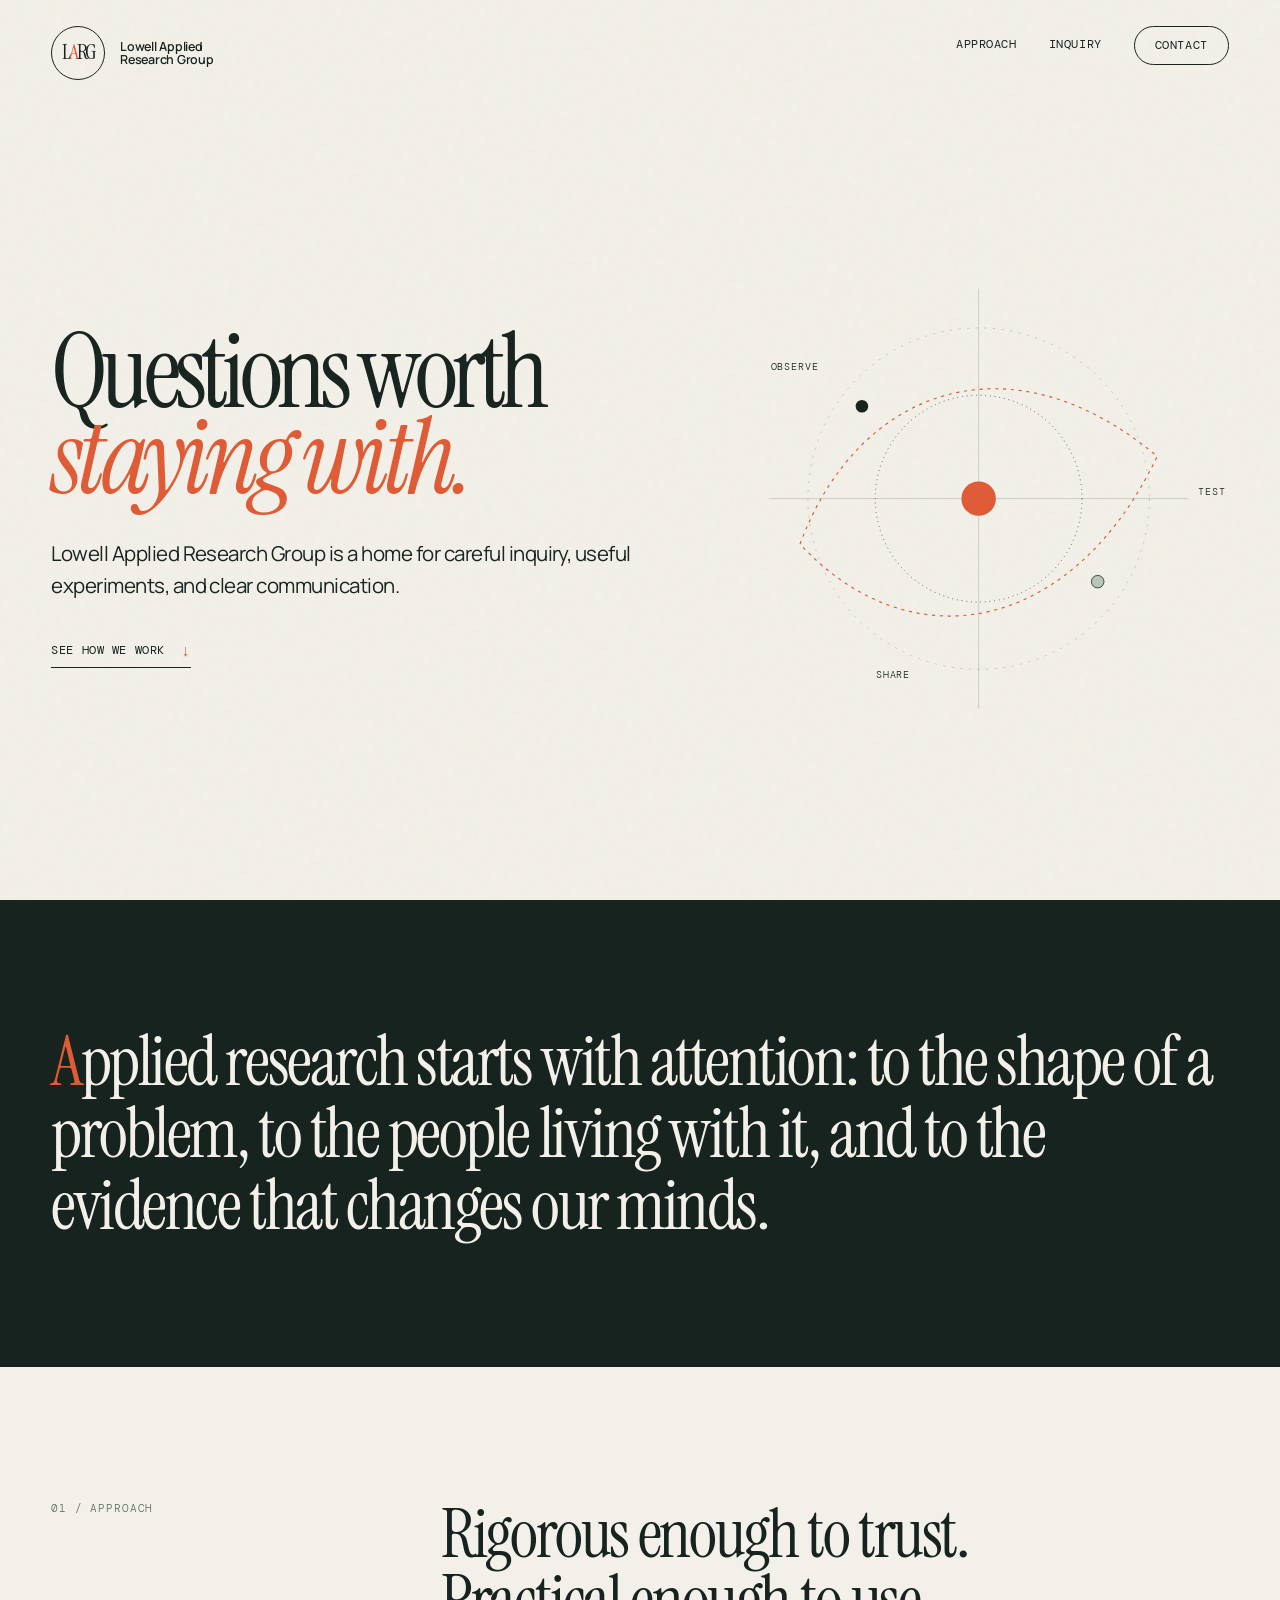
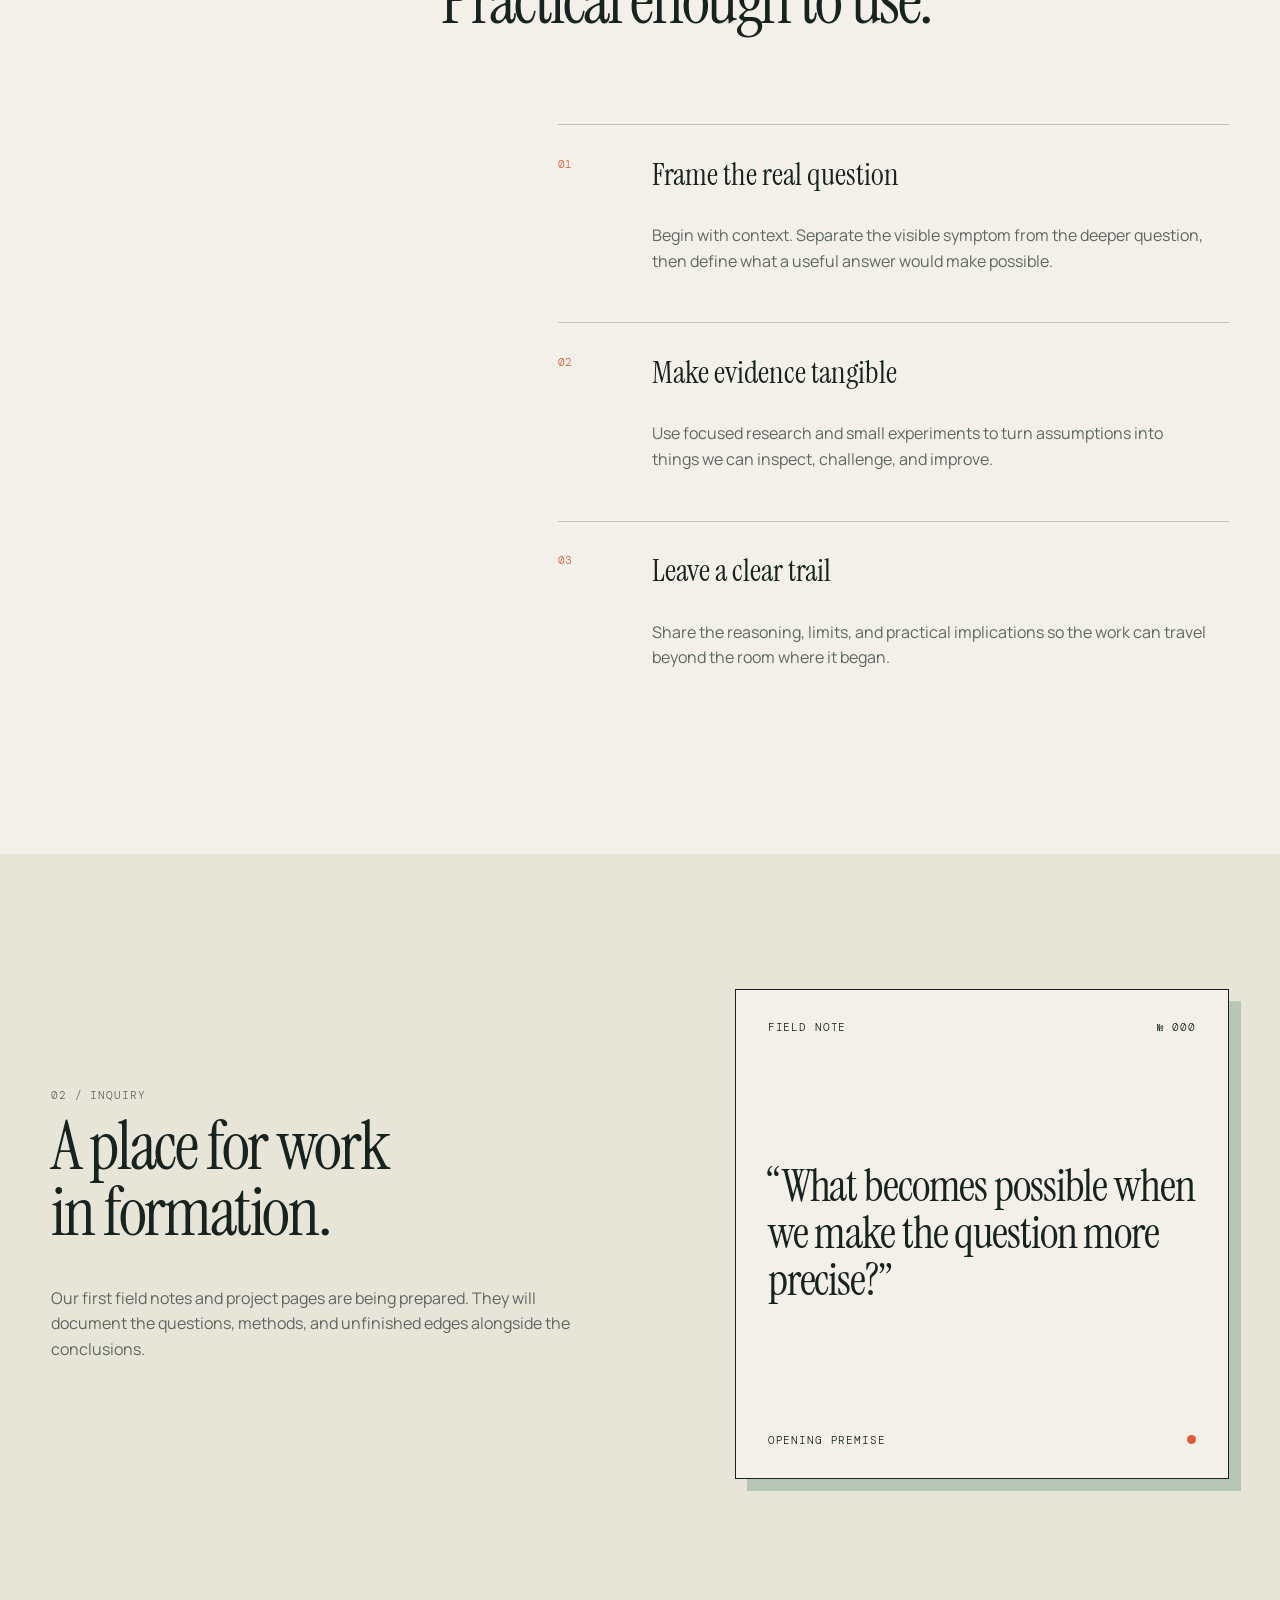
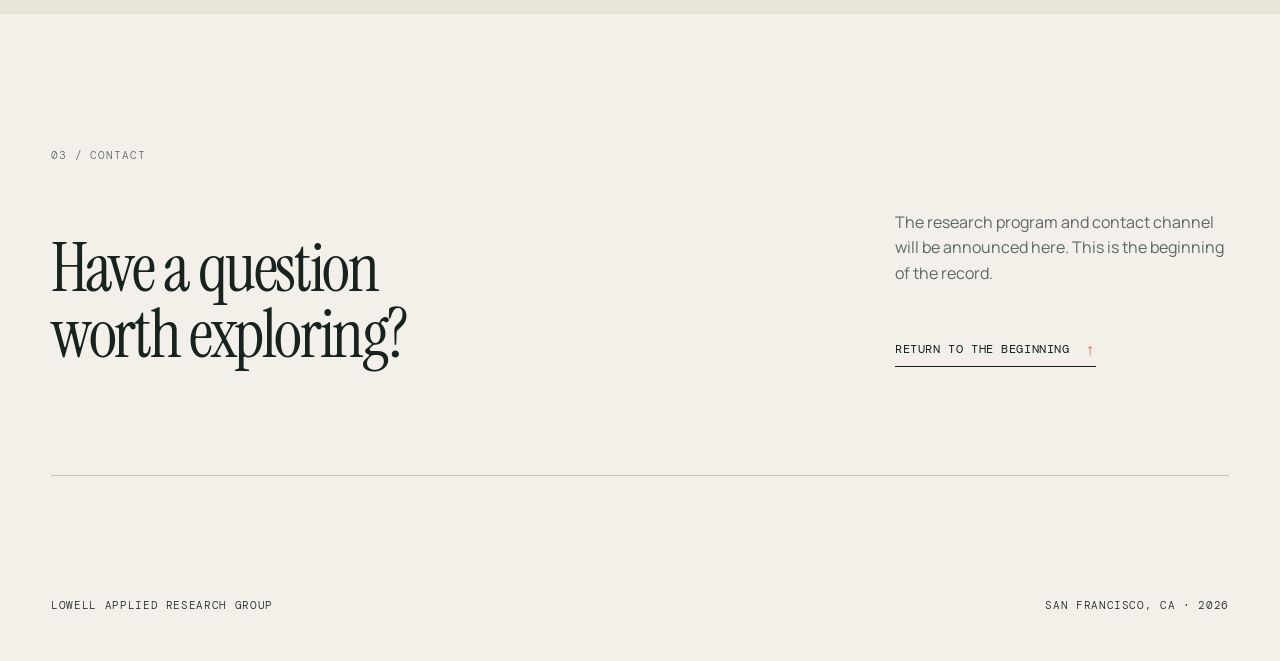
==== index.html @ 4896933e "Add eye identity assets and analytics" ====
<!doctype html>
<html lang="en">
<head>
  <meta charset="utf-8">
  <meta name="viewport" content="width=device-width, initial-scale=1">
  <meta name="theme-color" content="#f2f0e8">
  <meta name="description" content="Lowell Applied Research Group is an independent practice for careful inquiry, useful experiments, and clear communication.">
  <meta property="og:title" content="Lowell Applied Research Group">
  <meta property="og:description" content="Careful inquiry. Useful experiments. Clear communication.">
  <meta property="og:type" content="website">
  <meta property="og:url" content="https://lowellappliedresearch.group/">
  <meta property="og:image" content="https://lowellappliedresearch.group/assets/og-image.png">
  <meta property="og:image:width" content="1200">
  <meta property="og:image:height" content="630">
  <meta property="og:image:alt" content="Lowell Applied Research Group — Questions worth staying with">
  <meta name="twitter:card" content="summary_large_image">
  <meta name="twitter:image" content="https://lowellappliedresearch.group/assets/og-image.png">
  <title>Lowell Applied Research Group</title>
  <link rel="canonical" href="https://lowellappliedresearch.group/">
  <link rel="icon" href="/assets/favicon.svg" type="image/svg+xml">
  <link rel="apple-touch-icon" href="/assets/apple-touch-icon.png">
  <link rel="manifest" href="/site.webmanifest">
  <link rel="stylesheet" href="styles.css">
  <!-- Google tag (gtag.js) -->
  <script async src="https://www.googletagmanager.com/gtag/js?id=G-MNYLZKH64E"></script>
  <script>
    window.dataLayer = window.dataLayer || [];
    function gtag(){dataLayer.push(arguments);}
    gtag('js', new Date());
    gtag('config', 'G-MNYLZKH64E');
  </script>
  <script src="script.js" defer></script>
</head>
<body>
  <a class="skip-link" href="#main">Skip to content</a>

  <header class="site-header">
    <a class="wordmark" href="#top" aria-label="Lowell Applied Research Group, home">
      <span class="wordmark-mark" aria-hidden="true">L<span>A</span>RG</span>
      <span class="wordmark-name">Lowell Applied<br>Research Group</span>
    </a>
    <nav aria-label="Main navigation">
      <a href="#approach">Approach</a>
      <a href="#inquiry">Inquiry</a>
      <a class="nav-contact" href="#contact">Contact</a>
    </nav>
  </header>

  <main id="main">
    <section class="hero" id="top" aria-labelledby="hero-title">
      <div class="hero-copy reveal">
        <h1 id="hero-title">Questions worth<br><em>staying with.</em></h1>
        <p class="hero-intro">Lowell Applied Research Group is a home for careful inquiry, useful experiments, and clear communication.</p>
        <a class="text-link" href="#approach">See how we work <span aria-hidden="true">↓</span></a>
      </div>

      <div class="field" aria-hidden="true">
        <svg viewBox="0 0 640 640" role="img">
          <circle class="orbit orbit-a" cx="320" cy="320" r="218" />
          <circle class="orbit orbit-b" cx="320" cy="320" r="132" />
          <path class="trajectory" d="M92 378C166 178 361 109 548 266C439 494 232 530 92 378Z" />
          <line x1="320" y1="52" x2="320" y2="588" />
          <line x1="52" y1="320" x2="588" y2="320" />
          <circle class="point point-a" cx="171" cy="202" r="8" />
          <circle class="point point-b" cx="472" cy="426" r="8" />
          <circle class="core" cx="320" cy="320" r="22" />
        </svg>
        <div class="field-label label-a">observe</div>
        <div class="field-label label-b">test</div>
        <div class="field-label label-c">share</div>
      </div>
    </section>

    <section class="statement reveal" aria-label="Purpose">
      <p>Applied research starts with attention: to the shape of a problem, to the people living with it, and to the evidence that changes our minds.</p>
    </section>

    <section class="approach" id="approach" aria-labelledby="approach-title">
      <div class="section-heading reveal">
        <p class="section-number">01 / Approach</p>
        <h2 id="approach-title">Rigorous enough to trust.<br>Practical enough to use.</h2>
      </div>
      <ol class="approach-list">
        <li class="reveal">
          <span class="item-number">01</span>
          <div>
            <h3>Frame the real question</h3>
            <p>Begin with context. Separate the visible symptom from the deeper question, then define what a useful answer would make possible.</p>
          </div>
        </li>
        <li class="reveal">
          <span class="item-number">02</span>
          <div>
            <h3>Make evidence tangible</h3>
            <p>Use focused research and small experiments to turn assumptions into things we can inspect, challenge, and improve.</p>
          </div>
        </li>
        <li class="reveal">
          <span class="item-number">03</span>
          <div>
            <h3>Leave a clear trail</h3>
            <p>Share the reasoning, limits, and practical implications so the work can travel beyond the room where it began.</p>
          </div>
        </li>
      </ol>
    </section>

    <section class="inquiry" id="inquiry" aria-labelledby="inquiry-title">
      <div class="inquiry-copy reveal">
        <p class="section-number">02 / Inquiry</p>
        <h2 id="inquiry-title">A place for work<br>in formation.</h2>
        <p>Our first field notes and project pages are being prepared. They will document the questions, methods, and unfinished edges alongside the conclusions.</p>
      </div>
      <div class="notebook reveal" aria-label="Field note zero">
        <div class="notebook-meta">
          <span>Field note</span>
          <span>№ 000</span>
        </div>
        <blockquote>“What becomes possible when we make the question more precise?”</blockquote>
        <div class="notebook-footer">
          <span>Opening premise</span>
          <span class="pulse" aria-hidden="true"></span>
        </div>
      </div>
    </section>

    <section class="contact" id="contact" aria-labelledby="contact-title">
      <p class="section-number reveal">03 / Contact</p>
      <div class="contact-grid reveal">
        <h2 id="contact-title">Have a question<br>worth exploring?</h2>
        <div class="contact-detail">
          <p>The research program and contact channel will be announced here. This is the beginning of the record.</p>
          <a class="text-link" href="#top">Return to the beginning <span aria-hidden="true">↑</span></a>
        </div>
      </div>
    </section>
  </main>

  <footer>
    <p>Lowell Applied Research Group</p>
    <p>San Francisco, CA · <span id="year">2026</span></p>
  </footer>
</body>
</html>
---- styles.css ----
@import url('https://fonts.googleapis.com/css2?family=DM+Mono:wght@300;400&family=Instrument+Serif:ital@0;1&family=Manrope:wght@400;500;600&display=swap');

:root {
  --paper: #f2f0e8;
  --paper-deep: #e7e4d8;
  --ink: #17231f;
  --muted: #5d6863;
  --line: rgba(23, 35, 31, .22);
  --signal: #df5b35;
  --sage: #b8c6b8;
  --serif: "Instrument Serif", Georgia, serif;
  --sans: "Manrope", Arial, sans-serif;
  --mono: "DM Mono", monospace;
}

* { box-sizing: border-box; }
html { scroll-behavior: smooth; }
body {
  margin: 0;
  background: var(--paper);
  color: var(--ink);
  font-family: var(--sans);
  font-size: 16px;
  line-height: 1.6;
}
body::before {
  content: "";
  position: fixed;
  inset: 0;
  opacity: .035;
  pointer-events: none;
  z-index: 10;
  background-image: url("data:image/svg+xml,%3Csvg viewBox='0 0 180 180' xmlns='http://www.w3.org/2000/svg'%3E%3Cfilter id='n'%3E%3CfeTurbulence type='fractalNoise' baseFrequency='.8' numOctaves='4' stitchTiles='stitch'/%3E%3C/filter%3E%3Crect width='100%25' height='100%25' filter='url(%23n)' opacity='.8'/%3E%3C/svg%3E");
}
a { color: inherit; }
.skip-link { position: absolute; left: -9999px; top: 1rem; z-index: 20; background: var(--ink); color: var(--paper); padding: .7rem 1rem; }
.skip-link:focus { left: 1rem; }

.site-header {
  max-width: 1440px;
  margin: 0 auto;
  min-height: 124px;
  padding: 26px 4vw;
  display: flex;
  align-items: flex-start;
  justify-content: space-between;
}
.wordmark { display: flex; gap: 15px; text-decoration: none; align-items: center; line-height: 1.05; }
.wordmark-mark { font: 400 1.35rem/1 var(--serif); letter-spacing: -.08em; white-space: nowrap; border: 1px solid var(--ink); border-radius: 50%; width: 54px; height: 54px; display: flex; align-items: center; justify-content: center; }
.wordmark-mark span { color: var(--signal); }
.wordmark-name { font-size: .78rem; font-weight: 600; letter-spacing: -.02em; }
nav { display: flex; gap: 2rem; align-items: center; font: 400 .73rem/1 var(--mono); text-transform: uppercase; letter-spacing: .05em; }
nav a { text-decoration: none; padding: .65rem 0; border-bottom: 1px solid transparent; }
nav a:hover, nav a:focus-visible { border-bottom-color: currentColor; }
.nav-contact { border: 1px solid var(--ink); border-radius: 99px; padding: .8rem 1.25rem; }
.nav-contact:hover, .nav-contact:focus-visible { background: var(--ink); color: var(--paper); }

main { overflow: hidden; }
.hero {
  max-width: 1440px;
  min-height: calc(100svh - 124px);
  margin: 0 auto;
  padding: 5vh 4vw 8vh;
  display: grid;
  grid-template-columns: 1.12fr .88fr;
  align-items: center;
  gap: 3vw;
}
h1, h2, h3, p { margin-top: 0; }
h1 { font: 400 clamp(4.1rem, 8.2vw, 8.3rem)/.82 var(--serif); letter-spacing: -.055em; margin-bottom: 2.3rem; }
h1 em { color: var(--signal); font-weight: 400; }
.hero-intro { max-width: 580px; font-size: clamp(1.1rem, 1.6vw, 1.45rem); line-height: 1.55; letter-spacing: -.025em; }
.text-link { display: inline-flex; align-items: center; gap: 1rem; margin-top: 1.3rem; font: 400 .73rem/1 var(--mono); text-transform: uppercase; letter-spacing: .05em; text-decoration: none; border-bottom: 1px solid var(--ink); padding-bottom: .5rem; }
.text-link span { color: var(--signal); font-size: 1rem; transition: transform .2s ease; }
.text-link:hover span { transform: translateY(3px); }

.field { position: relative; width: min(100%, 610px); justify-self: end; }
.field svg { display: block; width: 100%; overflow: visible; }
.field line, .orbit, .trajectory { fill: none; stroke: var(--line); stroke-width: 1; }
.trajectory { stroke: var(--signal); stroke-width: 1.5; stroke-dasharray: 4 6; }
.orbit-a { animation: orbit 30s linear infinite; transform-origin: center; stroke-dasharray: 3 8; }
.orbit-b { stroke: var(--ink); stroke-dasharray: 1 5; }
.core { fill: var(--signal); }
.point { fill: var(--ink); }
.point-a { animation: breathe 3s ease-in-out infinite; }
.point-b { fill: var(--sage); stroke: var(--ink); stroke-width: 1; }
.field-label { position: absolute; font: 300 .65rem/1 var(--mono); text-transform: uppercase; letter-spacing: .08em; background: var(--paper); padding: .25rem .5rem; }
.label-a { top: 22%; left: 7%; }.label-b { top: 47%; right: -1%; }.label-c { bottom: 13%; left: 28%; }
@keyframes orbit { to { transform: rotate(360deg); } }
@keyframes breathe { 50% { r: 13px; opacity: .45; } }

.statement { background: var(--ink); color: var(--paper); padding: 14vh max(4vw, calc((100vw - 1325px)/2)); }
.statement p { max-width: 1230px; font: 400 clamp(2.5rem, 5.5vw, 5.6rem)/1.02 var(--serif); letter-spacing: -.035em; margin: 0; }
.statement p::first-letter { color: var(--signal); }

.approach { max-width: 1440px; margin: 0 auto; padding: 15vh 4vw; }
.section-heading { display: grid; grid-template-columns: .43fr 1fr; gap: 4vw; margin-bottom: 10vh; }
.section-number { font: 300 .67rem/1.3 var(--mono); text-transform: uppercase; letter-spacing: .08em; color: var(--muted); }
h2 { font: 400 clamp(3rem, 5.3vw, 5.5rem)/.97 var(--serif); letter-spacing: -.035em; margin-bottom: 0; }
.approach-list { list-style: none; padding: 0; margin: 0 0 0 43%; }
.approach-list li { display: grid; grid-template-columns: 70px 1fr; gap: 1.5rem; border-top: 1px solid var(--line); padding: 2.1rem 0 3rem; }
.item-number { font: 300 .67rem/1 var(--mono); color: var(--signal); }
h3 { font: 400 clamp(1.7rem, 2.4vw, 2.35rem)/1.1 var(--serif); }
.approach-list p { max-width: 560px; color: var(--muted); margin-bottom: 0; }

.inquiry { background: var(--paper-deep); padding: 15vh max(4vw, calc((100vw - 1325px)/2)); display: grid; grid-template-columns: 1fr .85fr; gap: 8vw; align-items: center; }
.inquiry-copy > p:last-child { max-width: 520px; color: var(--muted); margin-top: 2.5rem; }
.notebook { min-height: 490px; background: var(--paper); border: 1px solid var(--ink); padding: 2rem; display: flex; flex-direction: column; justify-content: space-between; transform: rotate(1.5deg); box-shadow: 12px 12px 0 var(--sage); }
.notebook-meta, .notebook-footer { display: flex; justify-content: space-between; font: 300 .67rem/1 var(--mono); text-transform: uppercase; letter-spacing: .08em; }
.notebook blockquote { font: 400 clamp(2.1rem, 3.5vw, 3.7rem)/1.05 var(--serif); letter-spacing: -.025em; margin: 3rem 0; }
.pulse { width: 9px; height: 9px; background: var(--signal); border-radius: 50%; animation: breathe 3s ease-in-out infinite; }

.contact { max-width: 1440px; margin: 0 auto; padding: 15vh 4vw 10vh; }
.contact-grid { display: grid; grid-template-columns: 1fr .45fr; gap: 8vw; align-items: end; border-bottom: 1px solid var(--line); padding: 4vh 0 12vh; }
.contact-detail p { color: var(--muted); max-width: 440px; }
.contact-detail .text-link { margin-top: 2.5rem; }
.contact-detail .text-link:hover span { transform: translateY(-3px); }
footer { max-width: 1440px; margin: 0 auto; padding: 2rem 4vw 3rem; display: flex; justify-content: space-between; font: 300 .67rem/1.4 var(--mono); text-transform: uppercase; letter-spacing: .06em; }
footer p { margin: 0; }

.reveal { opacity: 0; transform: translateY(24px); transition: opacity .8s ease, transform .8s cubic-bezier(.2,.7,.2,1); }
.reveal.visible { opacity: 1; transform: none; }

@media (max-width: 820px) {
  .site-header { min-height: 100px; padding-top: 20px; }
  .wordmark-name { display: none; }
  nav a:not(.nav-contact) { display: none; }
  .hero { min-height: auto; grid-template-columns: 1fr; padding-top: 8vh; }
  .hero-copy { position: relative; z-index: 1; }
  h1 { font-size: clamp(4rem, 18vw, 6.5rem); }
  .field { width: 80%; margin: -4rem auto 0; opacity: .75; }
  .section-heading, .inquiry, .contact-grid { grid-template-columns: 1fr; }
  .approach-list { margin-left: 0; }
  .section-heading { gap: 2rem; }
  .inquiry { gap: 5rem; }
  .notebook { min-height: 400px; }
}
@media (max-width: 520px) {
  .site-header, .hero, .approach, .contact, footer { padding-left: 22px; padding-right: 22px; }
  .wordmark-mark { width: 48px; height: 48px; }
  h1 { font-size: clamp(3.7rem, 17.5vw, 5.2rem); }
  .statement, .inquiry { padding-left: 22px; padding-right: 22px; }
  .approach-list li { grid-template-columns: 42px 1fr; gap: .6rem; }
  .notebook { padding: 1.5rem; min-height: 350px; }
  footer { gap: 1rem; }
}
@media (prefers-reduced-motion: reduce) {
  html { scroll-behavior: auto; }
  *, *::before, *::after { animation-duration: .01ms !important; animation-iteration-count: 1 !important; transition-duration: .01ms !important; }
}
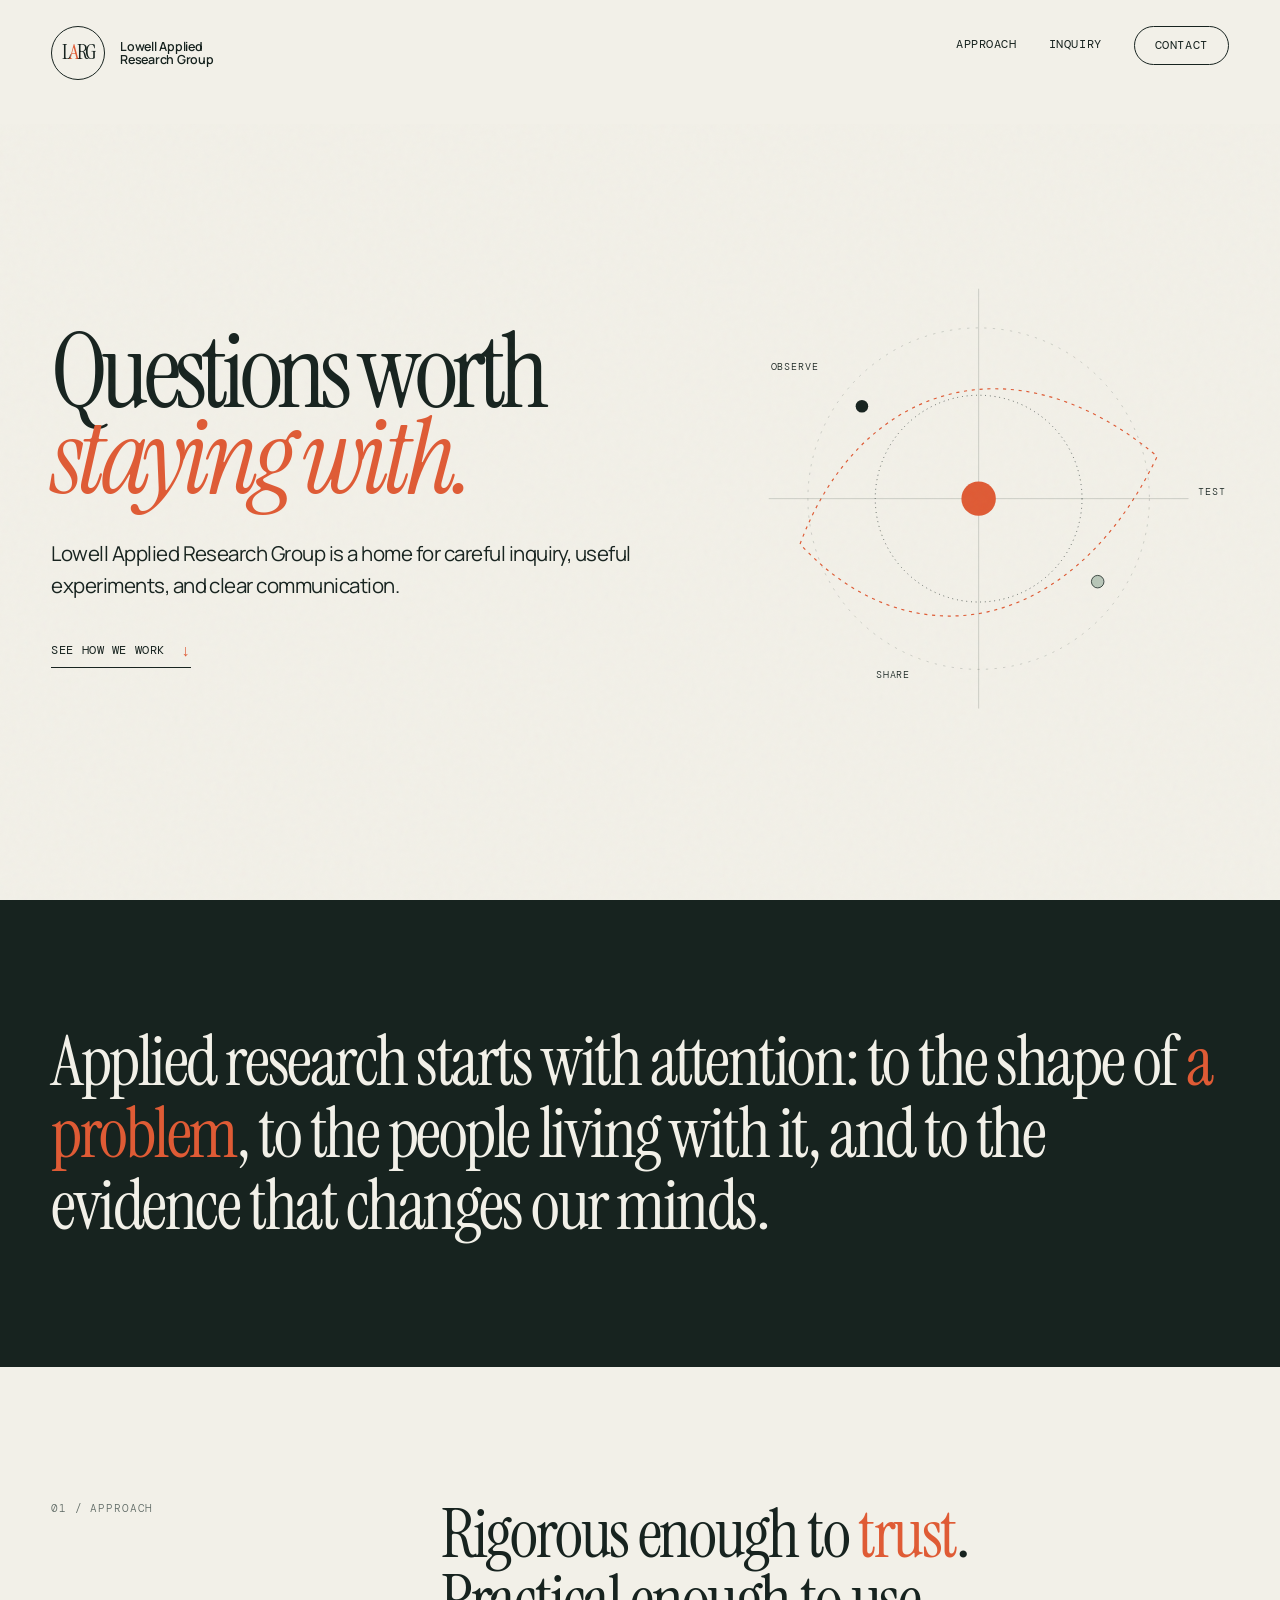
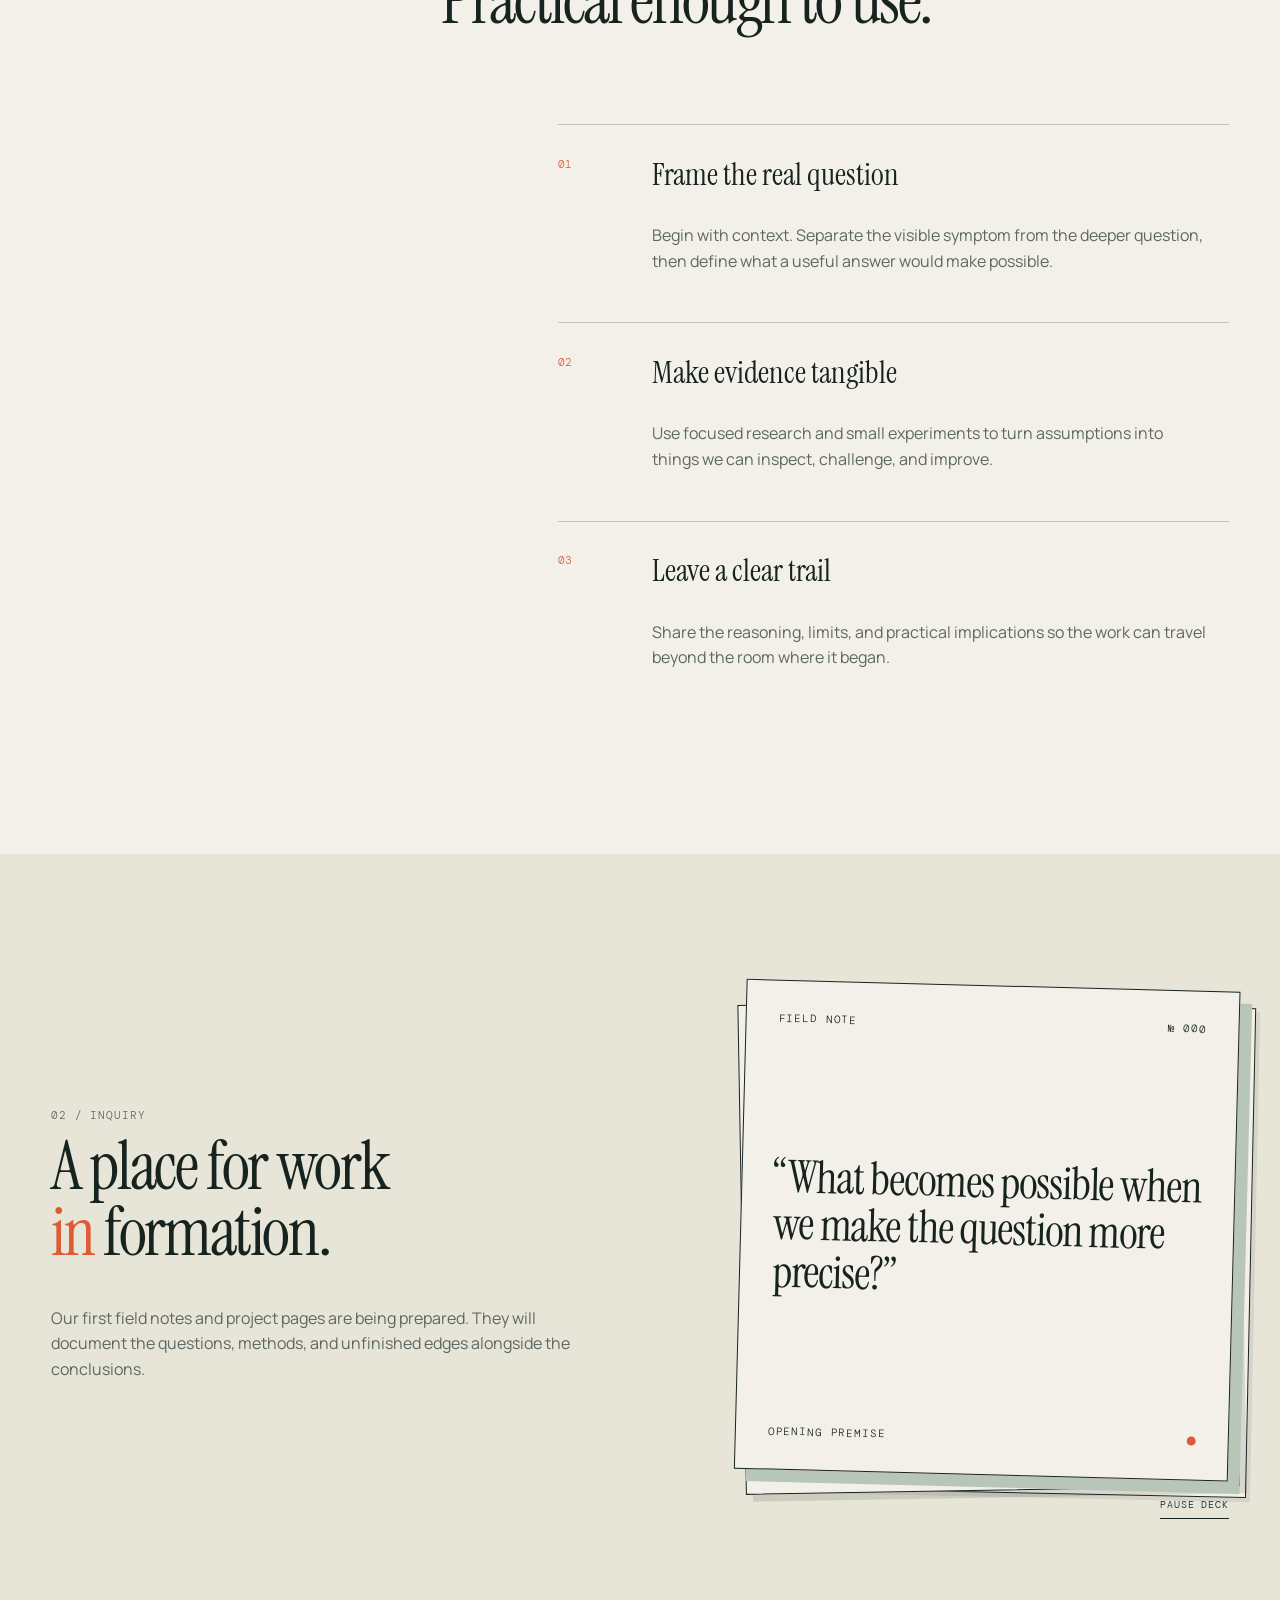
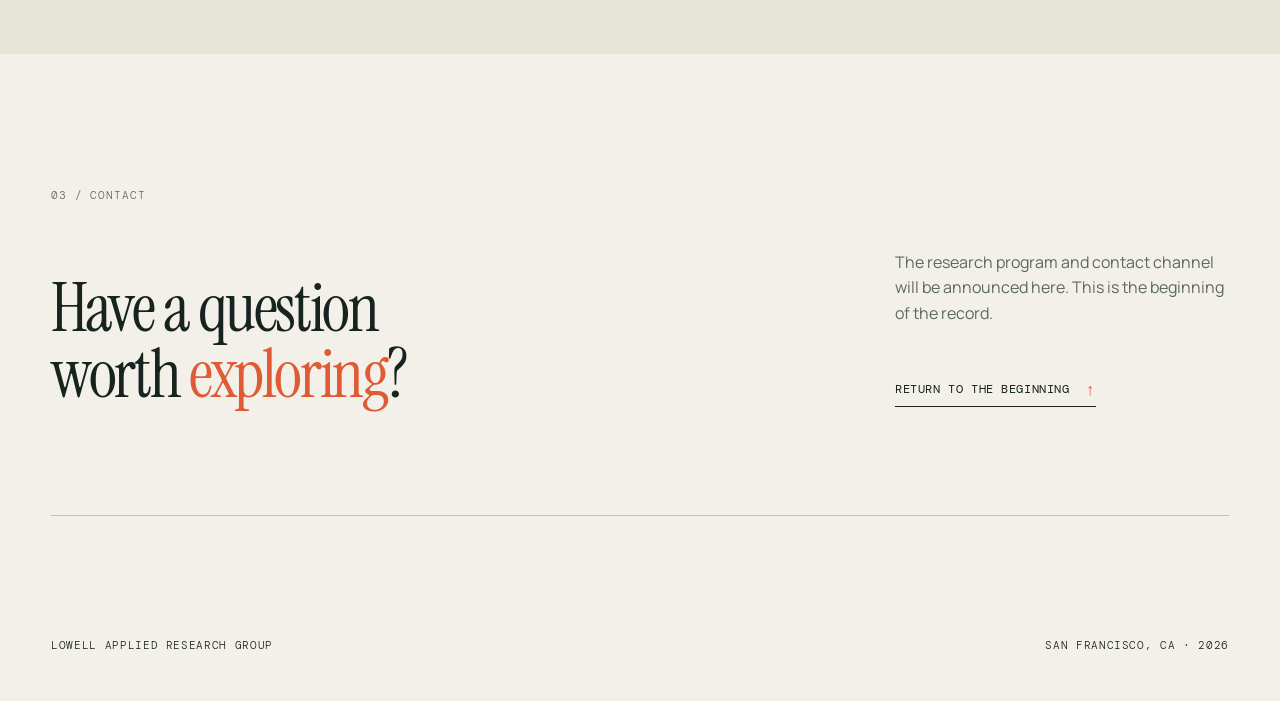
==== commit 4b453293: "Refine visual narrative and inquiry deck" ====
--- a/index.html
+++ b/index.html
@@ -6,7 +6,7 @@
   <meta name="theme-color" content="#f2f0e8">
   <meta name="description" content="Lowell Applied Research Group is an independent practice for careful inquiry, useful experiments, and clear communication.">
   <meta property="og:title" content="Lowell Applied Research Group">
-  <meta property="og:description" content="Careful inquiry. Useful experiments. Clear communication.">
+  <meta property="og:description" content="Lowell Applied Research Group is a home for careful inquiry, useful experiments, and clear communication.">
   <meta property="og:type" content="website">
   <meta property="og:url" content="https://lowellappliedresearch.group/">
   <meta property="og:image" content="https://lowellappliedresearch.group/assets/og-image.png">
@@ -72,13 +72,13 @@
     </section>
 
     <section class="statement reveal" aria-label="Purpose">
-      <p>Applied research starts with attention: to the shape of a problem, to the people living with it, and to the evidence that changes our minds.</p>
+      <p>Applied research starts with attention: to the shape of <span class="signal-word">a problem</span>, to the people living with it, and to the evidence that changes our minds.</p>
     </section>
 
     <section class="approach" id="approach" aria-labelledby="approach-title">
       <div class="section-heading reveal">
         <p class="section-number">01 / Approach</p>
-        <h2 id="approach-title">Rigorous enough to trust.<br>Practical enough to use.</h2>
+        <h2 id="approach-title">Rigorous enough to <span class="signal-word">trust</span>.<br>Practical enough to use.</h2>
       </div>
       <ol class="approach-list">
         <li class="reveal">
@@ -108,26 +108,43 @@
     <section class="inquiry" id="inquiry" aria-labelledby="inquiry-title">
       <div class="inquiry-copy reveal">
         <p class="section-number">02 / Inquiry</p>
-        <h2 id="inquiry-title">A place for work<br>in formation.</h2>
+        <h2 id="inquiry-title">A place for work<br><span class="signal-word">in</span> formation.</h2>
         <p>Our first field notes and project pages are being prepared. They will document the questions, methods, and unfinished edges alongside the conclusions.</p>
       </div>
-      <div class="notebook reveal" aria-label="Field note zero">
-        <div class="notebook-meta">
-          <span>Field note</span>
-          <span>№ 000</span>
-        </div>
-        <blockquote>“What becomes possible when we make the question more precise?”</blockquote>
-        <div class="notebook-footer">
-          <span>Opening premise</span>
-          <span class="pulse" aria-hidden="true"></span>
-        </div>
+      <div class="inquiry-deck reveal" aria-label="Inquiry field notes" aria-live="polite">
+        <article class="notebook" data-card>
+          <div class="notebook-meta"><span>Field note</span><span>№ 000</span></div>
+          <blockquote>“What becomes possible when we make the question more precise?”</blockquote>
+          <div class="notebook-footer"><span>Opening premise</span><span class="pulse" aria-hidden="true"></span></div>
+        </article>
+        <article class="notebook" data-card>
+          <div class="notebook-meta"><span>Field note</span><span>№ 001</span></div>
+          <blockquote>“What evidence would change our minds?”</blockquote>
+          <div class="notebook-footer"><span>Evidence</span><span class="pulse" aria-hidden="true"></span></div>
+        </article>
+        <article class="notebook" data-card>
+          <div class="notebook-meta"><span>Field note</span><span>№ 002</span></div>
+          <blockquote>“Where does this idea stop working?”</blockquote>
+          <div class="notebook-footer"><span>Limits</span><span class="pulse" aria-hidden="true"></span></div>
+        </article>
+        <article class="notebook" data-card>
+          <div class="notebook-meta"><span>Field note</span><span>№ 003</span></div>
+          <blockquote>“What are people already doing?”</blockquote>
+          <div class="notebook-footer"><span>Observation</span><span class="pulse" aria-hidden="true"></span></div>
+        </article>
+        <article class="notebook" data-card>
+          <div class="notebook-meta"><span>Field note</span><span>№ 004</span></div>
+          <blockquote>“What can someone do with what we learn?”</blockquote>
+          <div class="notebook-footer"><span>Translation</span><span class="pulse" aria-hidden="true"></span></div>
+        </article>
+        <button class="deck-toggle" type="button" aria-pressed="false">Pause deck</button>
       </div>
     </section>
 
     <section class="contact" id="contact" aria-labelledby="contact-title">
       <p class="section-number reveal">03 / Contact</p>
       <div class="contact-grid reveal">
-        <h2 id="contact-title">Have a question<br>worth exploring?</h2>
+        <h2 id="contact-title">Have a question<br>worth <span class="signal-word">exploring</span>?</h2>
         <div class="contact-detail">
           <p>The research program and contact channel will be announced here. This is the beginning of the record.</p>
           <a class="text-link" href="#top">Return to the beginning <span aria-hidden="true">↑</span></a>
--- a/styles.css
+++ b/styles.css
@@ -15,6 +15,7 @@
 
 * { box-sizing: border-box; }
 html { scroll-behavior: smooth; }
+[id] { scroll-margin-top: 124px; }
 body {
   margin: 0;
   background: var(--paper);
@@ -37,6 +38,9 @@
 .skip-link:focus { left: 1rem; }
 
 .site-header {
+  position: sticky;
+  top: 0;
+  z-index: 30;
   max-width: 1440px;
   margin: 0 auto;
   min-height: 124px;
@@ -44,6 +48,11 @@
   display: flex;
   align-items: flex-start;
   justify-content: space-between;
+  background: rgba(242, 240, 232, .9);
+  backdrop-filter: blur(14px);
+  -webkit-backdrop-filter: blur(14px);
+  box-shadow: 0 0 0 100vmax rgba(242, 240, 232, .9);
+  clip-path: inset(0 -100vmax);
 }
 .wordmark { display: flex; gap: 15px; text-decoration: none; align-items: center; line-height: 1.05; }
 .wordmark-mark { font: 400 1.35rem/1 var(--serif); letter-spacing: -.08em; white-space: nowrap; border: 1px solid var(--ink); border-radius: 50%; width: 54px; height: 54px; display: flex; align-items: center; justify-content: center; }
@@ -91,7 +100,7 @@
 
 .statement { background: var(--ink); color: var(--paper); padding: 14vh max(4vw, calc((100vw - 1325px)/2)); }
 .statement p { max-width: 1230px; font: 400 clamp(2.5rem, 5.5vw, 5.6rem)/1.02 var(--serif); letter-spacing: -.035em; margin: 0; }
-.statement p::first-letter { color: var(--signal); }
+.signal-word { color: var(--signal); }
 
 .approach { max-width: 1440px; margin: 0 auto; padding: 15vh 4vw; }
 .section-heading { display: grid; grid-template-columns: .43fr 1fr; gap: 4vw; margin-bottom: 10vh; }
@@ -105,10 +114,24 @@
 
 .inquiry { background: var(--paper-deep); padding: 15vh max(4vw, calc((100vw - 1325px)/2)); display: grid; grid-template-columns: 1fr .85fr; gap: 8vw; align-items: center; }
 .inquiry-copy > p:last-child { max-width: 520px; color: var(--muted); margin-top: 2.5rem; }
-.notebook { min-height: 490px; background: var(--paper); border: 1px solid var(--ink); padding: 2rem; display: flex; flex-direction: column; justify-content: space-between; transform: rotate(1.5deg); box-shadow: 12px 12px 0 var(--sage); }
+.inquiry-deck { position: relative; min-height: 530px; }
+.notebook { position: absolute; inset: 0 0 40px; min-height: 490px; background: var(--paper); border: 1px solid var(--ink); padding: 2rem; display: flex; flex-direction: column; justify-content: space-between; transform-origin: 80% 90%; transition: transform .55s cubic-bezier(.2,.75,.25,1), opacity .4s ease; }
+.notebook[data-position="0"] { z-index: 5; transform: rotate(1.5deg); box-shadow: 12px 12px 0 var(--sage); }
+.notebook[data-position="1"] { z-index: 4; transform: translate(10px, 9px) rotate(-1deg); box-shadow: 7px 7px 0 rgba(23, 35, 31, .12); }
+.notebook[data-position="2"] { z-index: 3; transform: translate(18px, 17px) rotate(1.2deg); box-shadow: 4px 4px 0 rgba(23, 35, 31, .08); }
+.notebook[data-position="back"] { z-index: 1; transform: translate(18px, 17px) rotate(1.2deg); opacity: 0; pointer-events: none; }
+.notebook.is-shuffling { animation: shuffle-card .9s cubic-bezier(.55,.05,.25,1) forwards; }
 .notebook-meta, .notebook-footer { display: flex; justify-content: space-between; font: 300 .67rem/1 var(--mono); text-transform: uppercase; letter-spacing: .08em; }
 .notebook blockquote { font: 400 clamp(2.1rem, 3.5vw, 3.7rem)/1.05 var(--serif); letter-spacing: -.025em; margin: 3rem 0; }
 .pulse { width: 9px; height: 9px; background: var(--signal); border-radius: 50%; animation: breathe 3s ease-in-out infinite; }
+.deck-toggle { position: absolute; z-index: 8; right: 0; bottom: 0; appearance: none; border: 0; border-bottom: 1px solid var(--ink); background: transparent; color: var(--ink); padding: .45rem 0; font: 300 .65rem/1 var(--mono); text-transform: uppercase; letter-spacing: .08em; cursor: pointer; }
+.deck-toggle:hover, .deck-toggle:focus-visible { color: var(--signal); border-color: var(--signal); }
+@keyframes shuffle-card {
+  0% { z-index: 6; transform: rotate(1.5deg); opacity: 1; }
+  48% { z-index: 6; transform: translate(-36%, 3%) rotate(-10deg); opacity: 1; }
+  49% { z-index: 1; }
+  100% { z-index: 1; transform: translate(18px, 17px) rotate(-1.5deg); opacity: .2; }
+}
 
 .contact { max-width: 1440px; margin: 0 auto; padding: 15vh 4vw 10vh; }
 .contact-grid { display: grid; grid-template-columns: 1fr .45fr; gap: 8vw; align-items: end; border-bottom: 1px solid var(--line); padding: 4vh 0 12vh; }
@@ -133,6 +156,7 @@
   .approach-list { margin-left: 0; }
   .section-heading { gap: 2rem; }
   .inquiry { gap: 5rem; }
+  .inquiry-deck { min-height: 445px; }
   .notebook { min-height: 400px; }
 }
 @media (max-width: 520px) {
@@ -141,6 +165,7 @@
   h1 { font-size: clamp(3.7rem, 17.5vw, 5.2rem); }
   .statement, .inquiry { padding-left: 22px; padding-right: 22px; }
   .approach-list li { grid-template-columns: 42px 1fr; gap: .6rem; }
+  .inquiry-deck { min-height: 395px; }
   .notebook { padding: 1.5rem; min-height: 350px; }
   footer { gap: 1rem; }
 }
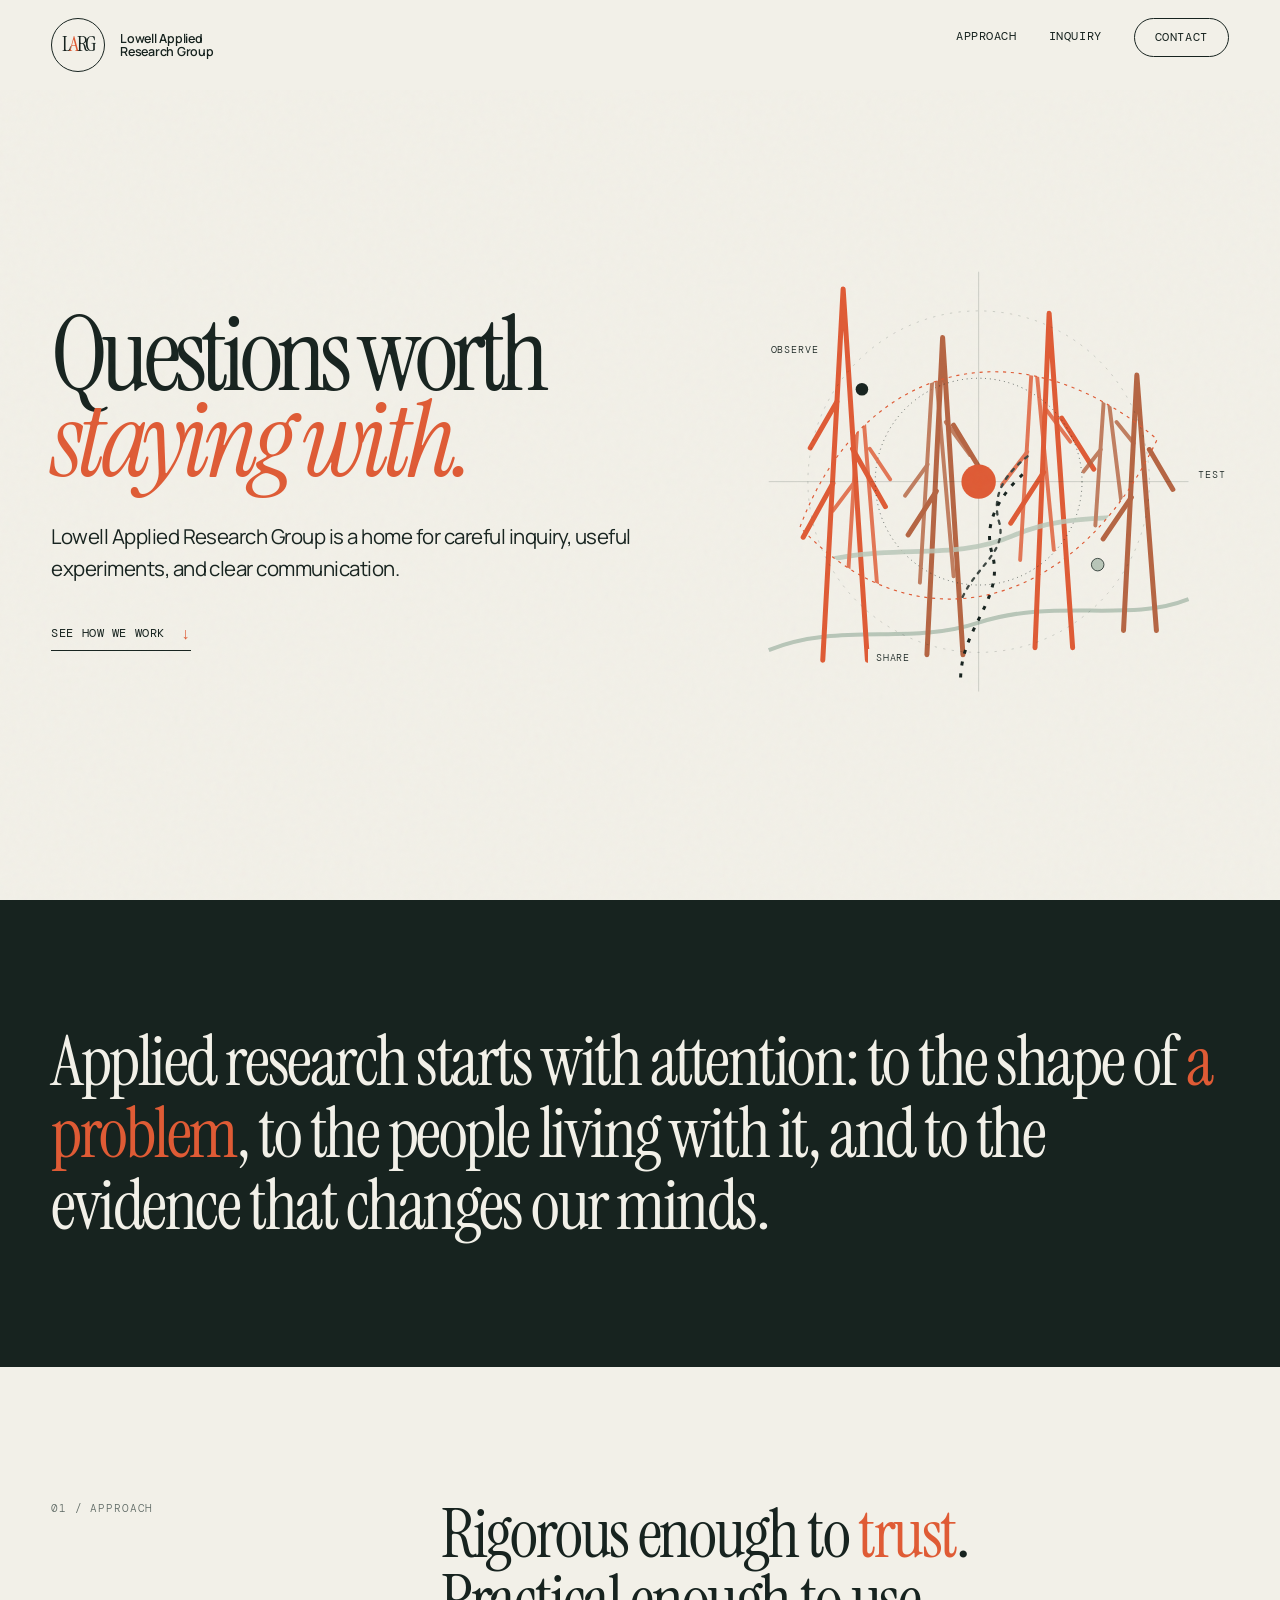
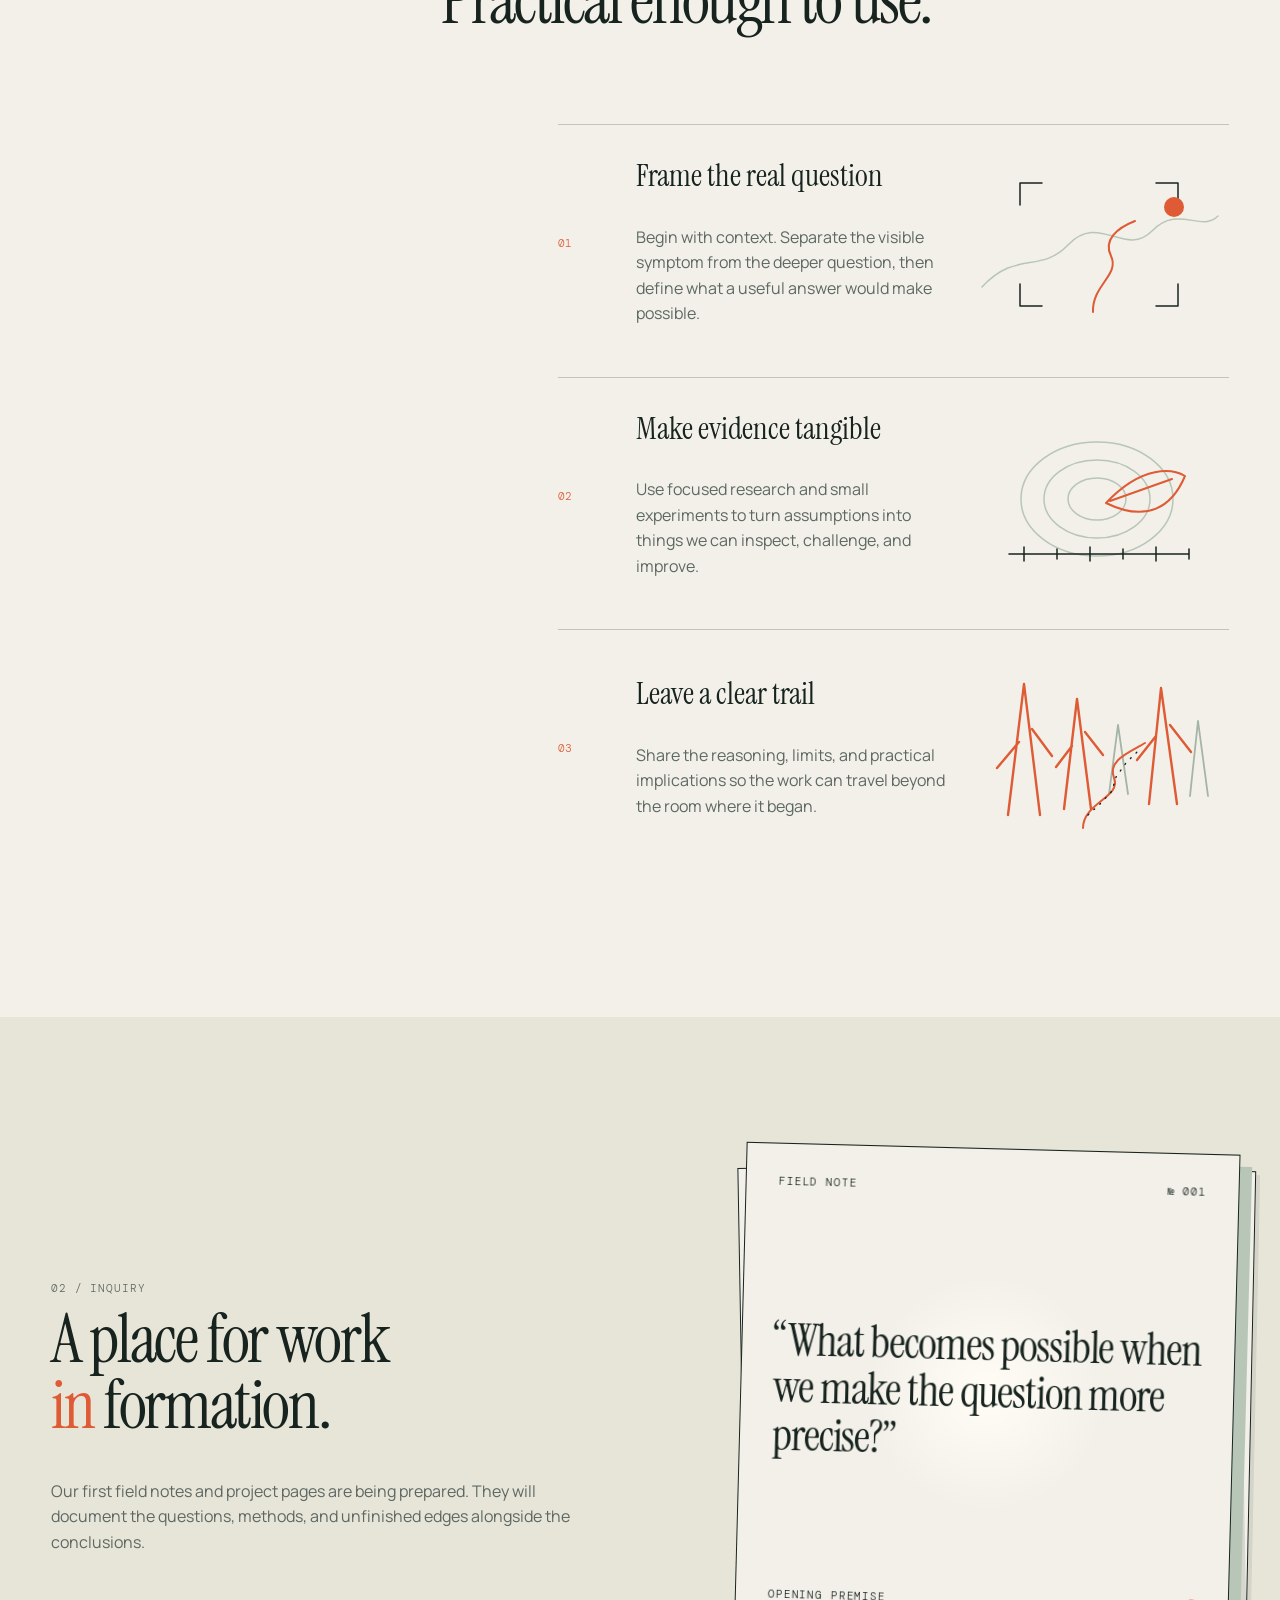
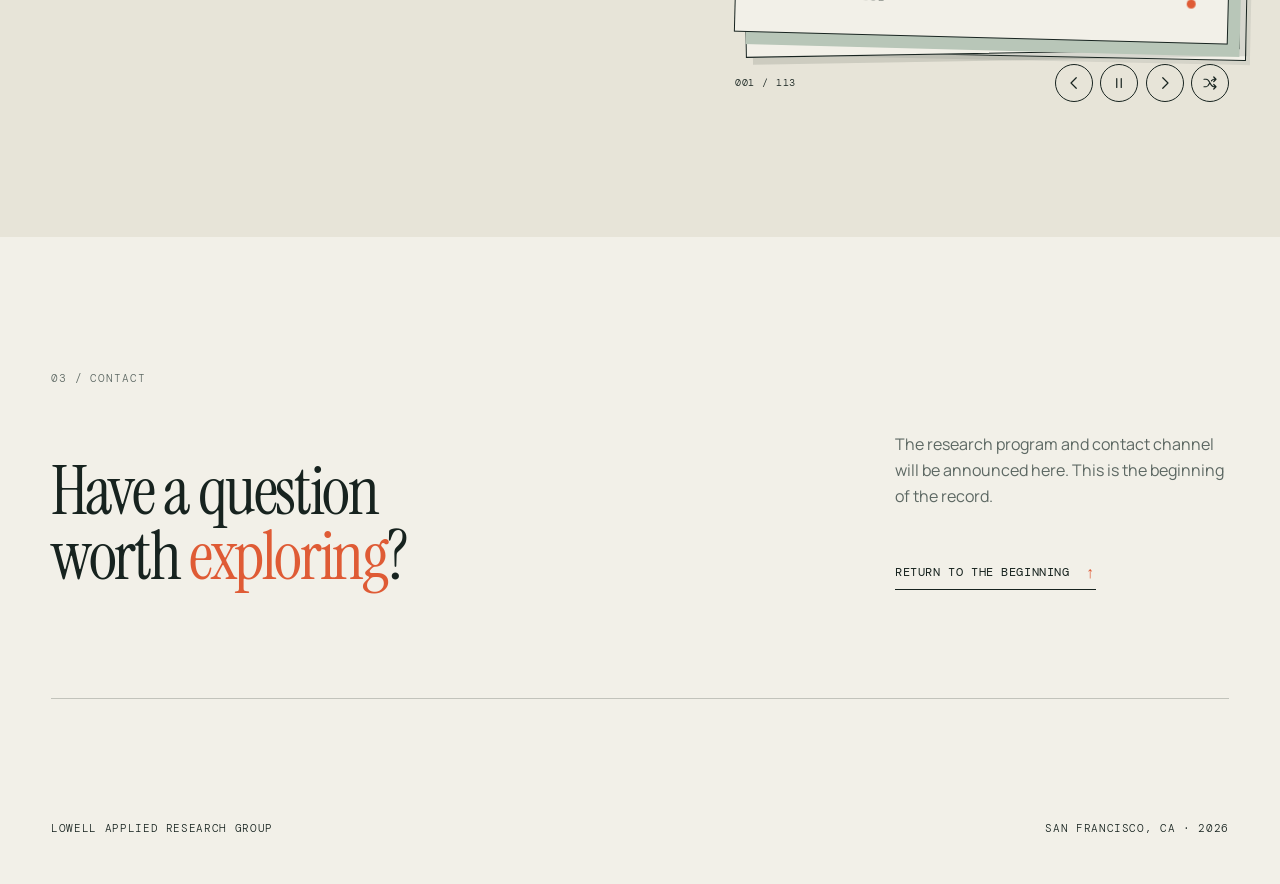
==== commit a7ec624c: "Add forest narrative and complete field note deck" ====
--- a/index.html
+++ b/index.html
@@ -29,6 +29,7 @@
     gtag('js', new Date());
     gtag('config', 'G-MNYLZKH64E');
   </script>
+  <script src="field-notes.js" defer></script>
   <script src="script.js" defer></script>
 </head>
 <body>
@@ -56,14 +57,37 @@
 
       <div class="field" aria-hidden="true">
         <svg viewBox="0 0 640 640" role="img">
-          <circle class="orbit orbit-a" cx="320" cy="320" r="218" />
-          <circle class="orbit orbit-b" cx="320" cy="320" r="132" />
-          <path class="trajectory" d="M92 378C166 178 361 109 548 266C439 494 232 530 92 378Z" />
-          <line x1="320" y1="52" x2="320" y2="588" />
-          <line x1="52" y1="320" x2="588" y2="320" />
-          <circle class="point point-a" cx="171" cy="202" r="8" />
-          <circle class="point point-b" cx="472" cy="426" r="8" />
-          <circle class="core" cx="320" cy="320" r="22" />
+          <defs>
+            <clipPath id="eye-reflection-clip">
+              <path d="M92 378C166 178 361 109 548 266C439 494 232 530 92 378Z" />
+            </clipPath>
+          </defs>
+          <g class="forest-intro">
+            <path class="forest-ground" d="M52 535C145 498 230 530 320 500C417 468 511 501 588 470" />
+            <g class="redwood redwood-1"><path d="M121 548L147 74L178 548"/><path d="M134 322L96 391M159 278L201 352M139 218L105 277"/></g>
+            <g class="redwood redwood-2"><path d="M254 541L274 136L300 541"/><path d="M266 332L230 388M288 248L328 314"/></g>
+            <g class="redwood redwood-3"><path d="M392 532L410 105L440 532"/><path d="M403 308L361 373M426 239L467 304"/></g>
+            <g class="redwood redwood-4"><path d="M505 510L522 184L547 510"/><path d="M515 340L479 393M538 279L568 330"/></g>
+            <path class="forest-path" d="M297 570C299 504 354 469 337 411C325 370 350 335 377 310" />
+          </g>
+          <g class="eye-system">
+            <circle class="orbit orbit-a" cx="320" cy="320" r="218" />
+            <circle class="orbit orbit-b" cx="320" cy="320" r="132" />
+            <line x1="320" y1="52" x2="320" y2="588" />
+            <line x1="52" y1="320" x2="588" y2="320" />
+            <g class="forest-reflection" clip-path="url(#eye-reflection-clip)">
+              <path class="reflection-ground" d="M70 440C181 388 275 428 364 389C449 352 520 380 583 345" />
+              <g class="reflection-tree tree-a"><path d="M151 476L169 188L192 472"/><path d="M162 320L134 357M181 278L207 317"/></g>
+              <g class="reflection-tree tree-b"><path d="M245 449L263 153L288 441"/><path d="M255 298L226 338M278 244L309 286"/></g>
+              <g class="reflection-tree tree-c"><path d="M373 420L390 137L416 407"/><path d="M382 282L350 324M407 229L437 269"/></g>
+              <g class="reflection-tree tree-d"><path d="M469 376L482 183L504 361"/><path d="M476 279L454 307M496 244L518 271"/></g>
+              <path class="reflection-path" d="M292 490C304 432 359 415 346 371C336 337 354 309 386 285" />
+            </g>
+            <path class="trajectory" d="M92 378C166 178 361 109 548 266C439 494 232 530 92 378Z" />
+            <circle class="point point-a" cx="171" cy="202" r="8" />
+            <circle class="point point-b" cx="472" cy="426" r="8" />
+            <circle class="core" cx="320" cy="320" r="22" />
+          </g>
         </svg>
         <div class="field-label label-a">observe</div>
         <div class="field-label label-b">test</div>
@@ -87,6 +111,14 @@
             <h3>Frame the real question</h3>
             <p>Begin with context. Separate the visible symptom from the deeper question, then define what a useful answer would make possible.</p>
           </div>
+          <figure class="approach-illustration illustration-frame" aria-label="A viewfinder frames a distant trail through the hills">
+            <svg viewBox="0 0 260 170" role="img">
+              <path class="land" d="M13 128C47 91 71 115 99 86C130 53 156 99 183 72C209 45 232 74 249 57"/>
+              <path class="trail" d="M124 153C123 126 151 116 142 97C134 81 148 69 166 62"/>
+              <path class="frame-line" d="M51 46V24H73M187 24H209V46M209 125V147H187M73 147H51V125"/>
+              <circle class="sun" cx="205" cy="48" r="10"/>
+            </svg>
+          </figure>
         </li>
         <li class="reveal">
           <span class="item-number">02</span>
@@ -94,6 +126,15 @@
             <h3>Make evidence tangible</h3>
             <p>Use focused research and small experiments to turn assumptions into things we can inspect, challenge, and improve.</p>
           </div>
+          <figure class="approach-illustration illustration-evidence" aria-label="Tree rings, a leaf, and measurement marks make evidence visible">
+            <svg viewBox="0 0 260 170" role="img">
+              <ellipse class="tree-ring" cx="128" cy="88" rx="76" ry="57"/>
+              <ellipse class="tree-ring" cx="128" cy="88" rx="53" ry="39"/>
+              <ellipse class="tree-ring" cx="128" cy="88" rx="29" ry="21"/>
+              <path class="sample-leaf" d="M137 92C174 53 204 58 216 65C203 96 178 112 137 92ZM141 90L203 68"/>
+              <path class="measure" d="M40 143H220M55 136V150M88 138V148M121 136V150M154 138V148M187 136V150M220 138V148"/>
+            </svg>
+          </figure>
         </li>
         <li class="reveal">
           <span class="item-number">03</span>
@@ -101,6 +142,16 @@
             <h3>Leave a clear trail</h3>
             <p>Share the reasoning, limits, and practical implications so the work can travel beyond the room where it began.</p>
           </div>
+          <figure class="approach-illustration illustration-trail" aria-label="A winding trail leads through a grove of redwoods">
+            <svg viewBox="0 0 260 170" role="img">
+              <path class="redwood-line" d="M39 151L55 20L71 151M50 78L28 104M63 65L83 92"/>
+              <path class="redwood-line" d="M95 145L108 35L122 145M103 82L87 103M116 68L134 91"/>
+              <path class="redwood-line" d="M180 140L192 24L208 140M187 72L168 96M201 61L222 88"/>
+              <path class="redwood-line distant" d="M140 130L149 61L159 130M221 132L229 57L239 132"/>
+              <path class="trail" d="M114 164C114 139 153 133 145 114C138 96 161 88 176 79"/>
+              <path class="trail-dots" d="M119 151L132 139L143 127L147 113L157 99L170 86"/>
+            </svg>
+          </figure>
         </li>
       </ol>
     </section>
@@ -111,33 +162,32 @@
         <h2 id="inquiry-title">A place for work<br><span class="signal-word">in</span> formation.</h2>
         <p>Our first field notes and project pages are being prepared. They will document the questions, methods, and unfinished edges alongside the conclusions.</p>
       </div>
-      <div class="inquiry-deck reveal" aria-label="Inquiry field notes" aria-live="polite">
-        <article class="notebook" data-card>
-          <div class="notebook-meta"><span>Field note</span><span>№ 000</span></div>
-          <blockquote>“What becomes possible when we make the question more precise?”</blockquote>
-          <div class="notebook-footer"><span>Opening premise</span><span class="pulse" aria-hidden="true"></span></div>
+      <div class="inquiry-deck reveal" aria-label="Deck of 113 inquiry field notes">
+        <article class="notebook" data-card aria-live="polite">
+          <div class="notebook-meta"><span>Field note</span><span data-note-number>№ 001</span></div>
+          <blockquote data-note-prompt>“What becomes possible when we make the question more precise?”</blockquote>
+          <div class="notebook-footer"><span data-note-label>Opening premise</span><span class="pulse" aria-hidden="true"></span></div>
         </article>
-        <article class="notebook" data-card>
-          <div class="notebook-meta"><span>Field note</span><span>№ 001</span></div>
-          <blockquote>“What evidence would change our minds?”</blockquote>
-          <div class="notebook-footer"><span>Evidence</span><span class="pulse" aria-hidden="true"></span></div>
-        </article>
-        <article class="notebook" data-card>
-          <div class="notebook-meta"><span>Field note</span><span>№ 002</span></div>
-          <blockquote>“Where does this idea stop working?”</blockquote>
-          <div class="notebook-footer"><span>Limits</span><span class="pulse" aria-hidden="true"></span></div>
-        </article>
-        <article class="notebook" data-card>
-          <div class="notebook-meta"><span>Field note</span><span>№ 003</span></div>
-          <blockquote>“What are people already doing?”</blockquote>
-          <div class="notebook-footer"><span>Observation</span><span class="pulse" aria-hidden="true"></span></div>
-        </article>
-        <article class="notebook" data-card>
-          <div class="notebook-meta"><span>Field note</span><span>№ 004</span></div>
-          <blockquote>“What can someone do with what we learn?”</blockquote>
-          <div class="notebook-footer"><span>Translation</span><span class="pulse" aria-hidden="true"></span></div>
-        </article>
-        <button class="deck-toggle" type="button" aria-pressed="false">Pause deck</button>
+        <article class="notebook" data-card aria-hidden="true"><div class="notebook-meta"><span>Field note</span><span data-note-number></span></div><blockquote data-note-prompt></blockquote><div class="notebook-footer"><span data-note-label></span><span class="pulse" aria-hidden="true"></span></div></article>
+        <article class="notebook" data-card aria-hidden="true"><div class="notebook-meta"><span>Field note</span><span data-note-number></span></div><blockquote data-note-prompt></blockquote><div class="notebook-footer"><span data-note-label></span><span class="pulse" aria-hidden="true"></span></div></article>
+        <div class="deck-toolbar">
+          <output class="deck-counter" aria-live="polite">001 / 113</output>
+          <div class="deck-actions">
+            <button type="button" data-deck-action="previous" aria-label="Previous field note" data-tooltip="Previous">
+              <svg viewBox="0 0 24 24" aria-hidden="true"><path d="M15 5L8 12L15 19"/></svg>
+            </button>
+            <button type="button" data-deck-action="toggle" aria-label="Pause automatic shuffling" aria-pressed="false" data-tooltip="Pause">
+              <svg class="icon-pause" viewBox="0 0 24 24" aria-hidden="true"><path d="M9 6V18M15 6V18"/></svg>
+              <svg class="icon-play" viewBox="0 0 24 24" aria-hidden="true"><path d="M9 6L18 12L9 18Z"/></svg>
+            </button>
+            <button type="button" data-deck-action="next" aria-label="Next field note" data-tooltip="Next">
+              <svg viewBox="0 0 24 24" aria-hidden="true"><path d="M9 5L16 12L9 19"/></svg>
+            </button>
+            <button type="button" data-deck-action="shuffle" aria-label="Shuffle to a random field note" data-tooltip="Shuffle">
+              <svg viewBox="0 0 24 24" aria-hidden="true"><path d="M4 7H7C12 7 12 17 17 17H20M17 14L20 17L17 20M4 17H7C9 17 10 15 11 13M14 9C15 8 16 7 17 7H20M17 4L20 7L17 10"/></svg>
+            </button>
+          </div>
+        </div>
       </div>
     </section>
 
--- a/styles.css
+++ b/styles.css
@@ -15,7 +15,7 @@
 
 * { box-sizing: border-box; }
 html { scroll-behavior: smooth; }
-[id] { scroll-margin-top: 124px; }
+[id] { scroll-margin-top: 90px; }
 body {
   margin: 0;
   background: var(--paper);
@@ -43,8 +43,8 @@
   z-index: 30;
   max-width: 1440px;
   margin: 0 auto;
-  min-height: 124px;
-  padding: 26px 4vw;
+  min-height: 90px;
+  padding: 18px 4vw;
   display: flex;
   align-items: flex-start;
   justify-content: space-between;
@@ -67,7 +67,7 @@
 main { overflow: hidden; }
 .hero {
   max-width: 1440px;
-  min-height: calc(100svh - 124px);
+  min-height: calc(100svh - 90px);
   margin: 0 auto;
   padding: 5vh 4vw 8vh;
   display: grid;
@@ -84,7 +84,7 @@
 .text-link:hover span { transform: translateY(3px); }
 
 .field { position: relative; width: min(100%, 610px); justify-self: end; }
-.field svg { display: block; width: 100%; overflow: visible; }
+.field svg { display: block; width: 100%; overflow: hidden; }
 .field line, .orbit, .trajectory { fill: none; stroke: var(--line); stroke-width: 1; }
 .trajectory { stroke: var(--signal); stroke-width: 1.5; stroke-dasharray: 4 6; }
 .orbit-a { animation: orbit 30s linear infinite; transform-origin: center; stroke-dasharray: 3 8; }
@@ -93,10 +93,39 @@
 .point { fill: var(--ink); }
 .point-a { animation: breathe 3s ease-in-out infinite; }
 .point-b { fill: var(--sage); stroke: var(--ink); stroke-width: 1; }
-.field-label { position: absolute; font: 300 .65rem/1 var(--mono); text-transform: uppercase; letter-spacing: .08em; background: var(--paper); padding: .25rem .5rem; }
+.field-label { position: absolute; font: 300 .65rem/1 var(--mono); text-transform: uppercase; letter-spacing: .08em; background: var(--paper); padding: .25rem .5rem; animation: eye-labels 14s ease-in-out infinite; }
 .label-a { top: 22%; left: 7%; }.label-b { top: 47%; right: -1%; }.label-c { bottom: 13%; left: 28%; }
 @keyframes orbit { to { transform: rotate(360deg); } }
 @keyframes breathe { 50% { r: 13px; opacity: .45; } }
+.forest-intro { transform-origin: 320px 320px; animation: forest-reveal 14s cubic-bezier(.65,0,.25,1) infinite; }
+.forest-intro path { fill: none; vector-effect: non-scaling-stroke; }
+.forest-ground { stroke: var(--sage); stroke-width: 4; }
+.redwood path { stroke: var(--signal); stroke-width: 5; stroke-linecap: round; stroke-linejoin: round; }
+.redwood-2 path, .redwood-4 path { stroke: #b56543; }
+.forest-path { stroke: var(--ink); stroke-width: 3; stroke-dasharray: 4 8; }
+.eye-system { transform-origin: 320px 320px; animation: eye-arrives 14s ease-in-out infinite; }
+.forest-reflection { opacity: .82; }
+.forest-reflection path { fill: none; stroke-linecap: round; stroke-linejoin: round; }
+.reflection-ground { stroke: var(--sage); stroke-width: 6; }
+.reflection-tree path { stroke: var(--signal); stroke-width: 5; }
+.reflection-tree.tree-b path, .reflection-tree.tree-d path { stroke: #b56543; }
+.reflection-path { stroke: var(--ink); stroke-width: 3; stroke-dasharray: 4 8; }
+@keyframes forest-reveal {
+  0%, 12% { transform: scale(2.45) translate(-8px, 52px); opacity: 1; }
+  36% { transform: scale(.84); opacity: 1; }
+  45%, 92% { transform: scale(.84); opacity: 0; }
+  100% { transform: scale(2.45) translate(-8px, 52px); opacity: 0; }
+}
+@keyframes eye-arrives {
+  0%, 30% { opacity: 0; transform: scale(.84); }
+  45%, 88% { opacity: 1; transform: scale(1); }
+  96%, 100% { opacity: 0; transform: scale(1.03); }
+}
+@keyframes eye-labels {
+  0%, 32% { opacity: 0; }
+  45%, 88% { opacity: 1; }
+  96%, 100% { opacity: 0; }
+}
 
 .statement { background: var(--ink); color: var(--paper); padding: 14vh max(4vw, calc((100vw - 1325px)/2)); }
 .statement p { max-width: 1230px; font: 400 clamp(2.5rem, 5.5vw, 5.6rem)/1.02 var(--serif); letter-spacing: -.035em; margin: 0; }
@@ -107,25 +136,48 @@
 .section-number { font: 300 .67rem/1.3 var(--mono); text-transform: uppercase; letter-spacing: .08em; color: var(--muted); }
 h2 { font: 400 clamp(3rem, 5.3vw, 5.5rem)/.97 var(--serif); letter-spacing: -.035em; margin-bottom: 0; }
 .approach-list { list-style: none; padding: 0; margin: 0 0 0 43%; }
-.approach-list li { display: grid; grid-template-columns: 70px 1fr; gap: 1.5rem; border-top: 1px solid var(--line); padding: 2.1rem 0 3rem; }
+.approach-list li { display: grid; grid-template-columns: 54px minmax(220px, 1fr) minmax(190px, 260px); gap: 1.5rem; align-items: center; border-top: 1px solid var(--line); padding: 2.1rem 0 3rem; }
 .item-number { font: 300 .67rem/1 var(--mono); color: var(--signal); }
 h3 { font: 400 clamp(1.7rem, 2.4vw, 2.35rem)/1.1 var(--serif); }
 .approach-list p { max-width: 560px; color: var(--muted); margin-bottom: 0; }
+.approach-illustration { width: 100%; margin: 0; }
+.approach-illustration svg { display: block; width: 100%; overflow: visible; }
+.approach-illustration path, .approach-illustration ellipse, .approach-illustration circle { fill: none; stroke: var(--ink); stroke-width: 1.5; stroke-linecap: round; stroke-linejoin: round; }
+.approach-illustration .land, .approach-illustration .tree-ring { stroke: var(--sage); }
+.approach-illustration .trail, .approach-illustration .sample-leaf { stroke: var(--signal); stroke-width: 2; }
+.approach-illustration .frame-line, .approach-illustration .measure { stroke: var(--ink); }
+.approach-illustration .sun { fill: var(--signal); stroke: none; }
+.illustration-trail .redwood-line { stroke: var(--signal); stroke-width: 2.4; }
+.illustration-trail .redwood-line.distant { stroke: #a4b4a6; stroke-width: 1.8; }
+.illustration-trail .trail-dots { stroke: var(--ink); stroke-width: 1.4; stroke-dasharray: 1 7; }
 
 .inquiry { background: var(--paper-deep); padding: 15vh max(4vw, calc((100vw - 1325px)/2)); display: grid; grid-template-columns: 1fr .85fr; gap: 8vw; align-items: center; }
 .inquiry-copy > p:last-child { max-width: 520px; color: var(--muted); margin-top: 2.5rem; }
-.inquiry-deck { position: relative; min-height: 530px; }
-.notebook { position: absolute; inset: 0 0 40px; min-height: 490px; background: var(--paper); border: 1px solid var(--ink); padding: 2rem; display: flex; flex-direction: column; justify-content: space-between; transform-origin: 80% 90%; transition: transform .55s cubic-bezier(.2,.75,.25,1), opacity .4s ease; }
-.notebook[data-position="0"] { z-index: 5; transform: rotate(1.5deg); box-shadow: 12px 12px 0 var(--sage); }
+.inquiry-deck { --pointer-x: 50%; --pointer-y: 50%; --tilt-x: 0deg; --tilt-y: 0deg; position: relative; min-height: 550px; perspective: 1100px; }
+.notebook { position: absolute; inset: 0 0 60px; min-height: 490px; background: var(--paper); border: 1px solid var(--ink); padding: 2rem; display: flex; flex-direction: column; justify-content: space-between; transform-origin: 80% 90%; transition: transform .55s cubic-bezier(.2,.75,.25,1), opacity .4s ease, box-shadow .4s ease; }
+.notebook[data-position="0"] { z-index: 5; transform: perspective(1000px) rotateX(var(--tilt-x)) rotateY(var(--tilt-y)) rotateZ(1.5deg); box-shadow: 12px 12px 0 var(--sage); cursor: pointer; background: radial-gradient(circle at var(--pointer-x) var(--pointer-y), #fffdf5 0, var(--paper) 34%); }
+.notebook[data-position="0"]::after { content: "Click to draw next ↗"; position: absolute; right: 2rem; bottom: 4.25rem; color: var(--signal); font: 300 .58rem/1 var(--mono); text-transform: uppercase; letter-spacing: .07em; opacity: 0; transform: translateY(5px); transition: opacity .25s ease, transform .25s ease; }
+.inquiry-deck:hover .notebook[data-position="0"]::after, .notebook[data-position="0"]:focus-visible::after { opacity: 1; transform: translateY(0); }
 .notebook[data-position="1"] { z-index: 4; transform: translate(10px, 9px) rotate(-1deg); box-shadow: 7px 7px 0 rgba(23, 35, 31, .12); }
 .notebook[data-position="2"] { z-index: 3; transform: translate(18px, 17px) rotate(1.2deg); box-shadow: 4px 4px 0 rgba(23, 35, 31, .08); }
 .notebook[data-position="back"] { z-index: 1; transform: translate(18px, 17px) rotate(1.2deg); opacity: 0; pointer-events: none; }
 .notebook.is-shuffling { animation: shuffle-card .9s cubic-bezier(.55,.05,.25,1) forwards; }
+.inquiry-deck:hover .notebook[data-position="1"] { transform: translate(25px, 13px) rotate(3.5deg); }
+.inquiry-deck:hover .notebook[data-position="2"] { transform: translate(-14px, 22px) rotate(-2.5deg); }
 .notebook-meta, .notebook-footer { display: flex; justify-content: space-between; font: 300 .67rem/1 var(--mono); text-transform: uppercase; letter-spacing: .08em; }
 .notebook blockquote { font: 400 clamp(2.1rem, 3.5vw, 3.7rem)/1.05 var(--serif); letter-spacing: -.025em; margin: 3rem 0; }
 .pulse { width: 9px; height: 9px; background: var(--signal); border-radius: 50%; animation: breathe 3s ease-in-out infinite; }
-.deck-toggle { position: absolute; z-index: 8; right: 0; bottom: 0; appearance: none; border: 0; border-bottom: 1px solid var(--ink); background: transparent; color: var(--ink); padding: .45rem 0; font: 300 .65rem/1 var(--mono); text-transform: uppercase; letter-spacing: .08em; cursor: pointer; }
-.deck-toggle:hover, .deck-toggle:focus-visible { color: var(--signal); border-color: var(--signal); }
+.deck-toolbar { position: absolute; z-index: 8; left: 0; right: 0; bottom: 0; display: flex; justify-content: space-between; align-items: center; }
+.deck-counter { font: 300 .65rem/1 var(--mono); letter-spacing: .08em; }
+.deck-actions { display: flex; gap: .45rem; }
+.deck-actions button { position: relative; width: 38px; height: 38px; padding: 0; display: grid; place-items: center; appearance: none; border: 1px solid var(--ink); border-radius: 50%; background: transparent; color: var(--ink); cursor: pointer; transition: color .2s ease, background .2s ease, transform .2s ease; }
+.deck-actions button:hover, .deck-actions button:focus-visible { color: var(--paper); background: var(--ink); transform: translateY(-2px); }
+.deck-actions button::after { content: attr(data-tooltip); position: absolute; bottom: calc(100% + 8px); left: 50%; transform: translate(-50%, 4px); padding: .4rem .5rem; background: var(--ink); color: var(--paper); font: 300 .58rem/1 var(--mono); text-transform: uppercase; letter-spacing: .06em; white-space: nowrap; opacity: 0; pointer-events: none; transition: opacity .2s ease, transform .2s ease; }
+.deck-actions button:hover::after, .deck-actions button:focus-visible::after { opacity: 1; transform: translate(-50%, 0); }
+.deck-actions svg { width: 18px; height: 18px; fill: none; stroke: currentColor; stroke-width: 1.6; stroke-linecap: round; stroke-linejoin: round; }
+.deck-actions .icon-play { display: none; }
+.deck-actions [aria-pressed="true"] .icon-pause { display: none; }
+.deck-actions [aria-pressed="true"] .icon-play { display: block; }
 @keyframes shuffle-card {
   0% { z-index: 6; transform: rotate(1.5deg); opacity: 1; }
   48% { z-index: 6; transform: translate(-36%, 3%) rotate(-10deg); opacity: 1; }
@@ -145,18 +197,21 @@
 .reveal.visible { opacity: 1; transform: none; }
 
 @media (max-width: 820px) {
-  .site-header { min-height: 100px; padding-top: 20px; }
+  [id] { scroll-margin-top: 80px; }
+  .site-header { min-height: 80px; padding-top: 13px; padding-bottom: 13px; }
   .wordmark-name { display: none; }
   nav a:not(.nav-contact) { display: none; }
   .hero { min-height: auto; grid-template-columns: 1fr; padding-top: 8vh; }
   .hero-copy { position: relative; z-index: 1; }
   h1 { font-size: clamp(4rem, 18vw, 6.5rem); }
-  .field { width: 80%; margin: -4rem auto 0; opacity: .75; }
+  .field { width: 80%; margin: 1rem auto 0; opacity: .82; }
   .section-heading, .inquiry, .contact-grid { grid-template-columns: 1fr; }
   .approach-list { margin-left: 0; }
+  .approach-list li { grid-template-columns: 42px 1fr; }
+  .approach-illustration { grid-column: 2; max-width: 300px; margin-top: 1.5rem; }
   .section-heading { gap: 2rem; }
   .inquiry { gap: 5rem; }
-  .inquiry-deck { min-height: 445px; }
+  .inquiry-deck { min-height: 465px; }
   .notebook { min-height: 400px; }
 }
 @media (max-width: 520px) {
@@ -164,12 +219,17 @@
   .wordmark-mark { width: 48px; height: 48px; }
   h1 { font-size: clamp(3.7rem, 17.5vw, 5.2rem); }
   .statement, .inquiry { padding-left: 22px; padding-right: 22px; }
-  .approach-list li { grid-template-columns: 42px 1fr; gap: .6rem; }
-  .inquiry-deck { min-height: 395px; }
+  .approach-list li { gap: .6rem; }
+  .inquiry-deck { min-height: 425px; }
   .notebook { padding: 1.5rem; min-height: 350px; }
+  .deck-actions { gap: .3rem; }
+  .deck-actions button { width: 36px; height: 36px; }
   footer { gap: 1rem; }
 }
 @media (prefers-reduced-motion: reduce) {
   html { scroll-behavior: auto; }
   *, *::before, *::after { animation-duration: .01ms !important; animation-iteration-count: 1 !important; transition-duration: .01ms !important; }
-}
+  .forest-intro { display: none; }
+  .eye-system { opacity: 1; transform: none; }
+  .field-label { opacity: 1; }
+}
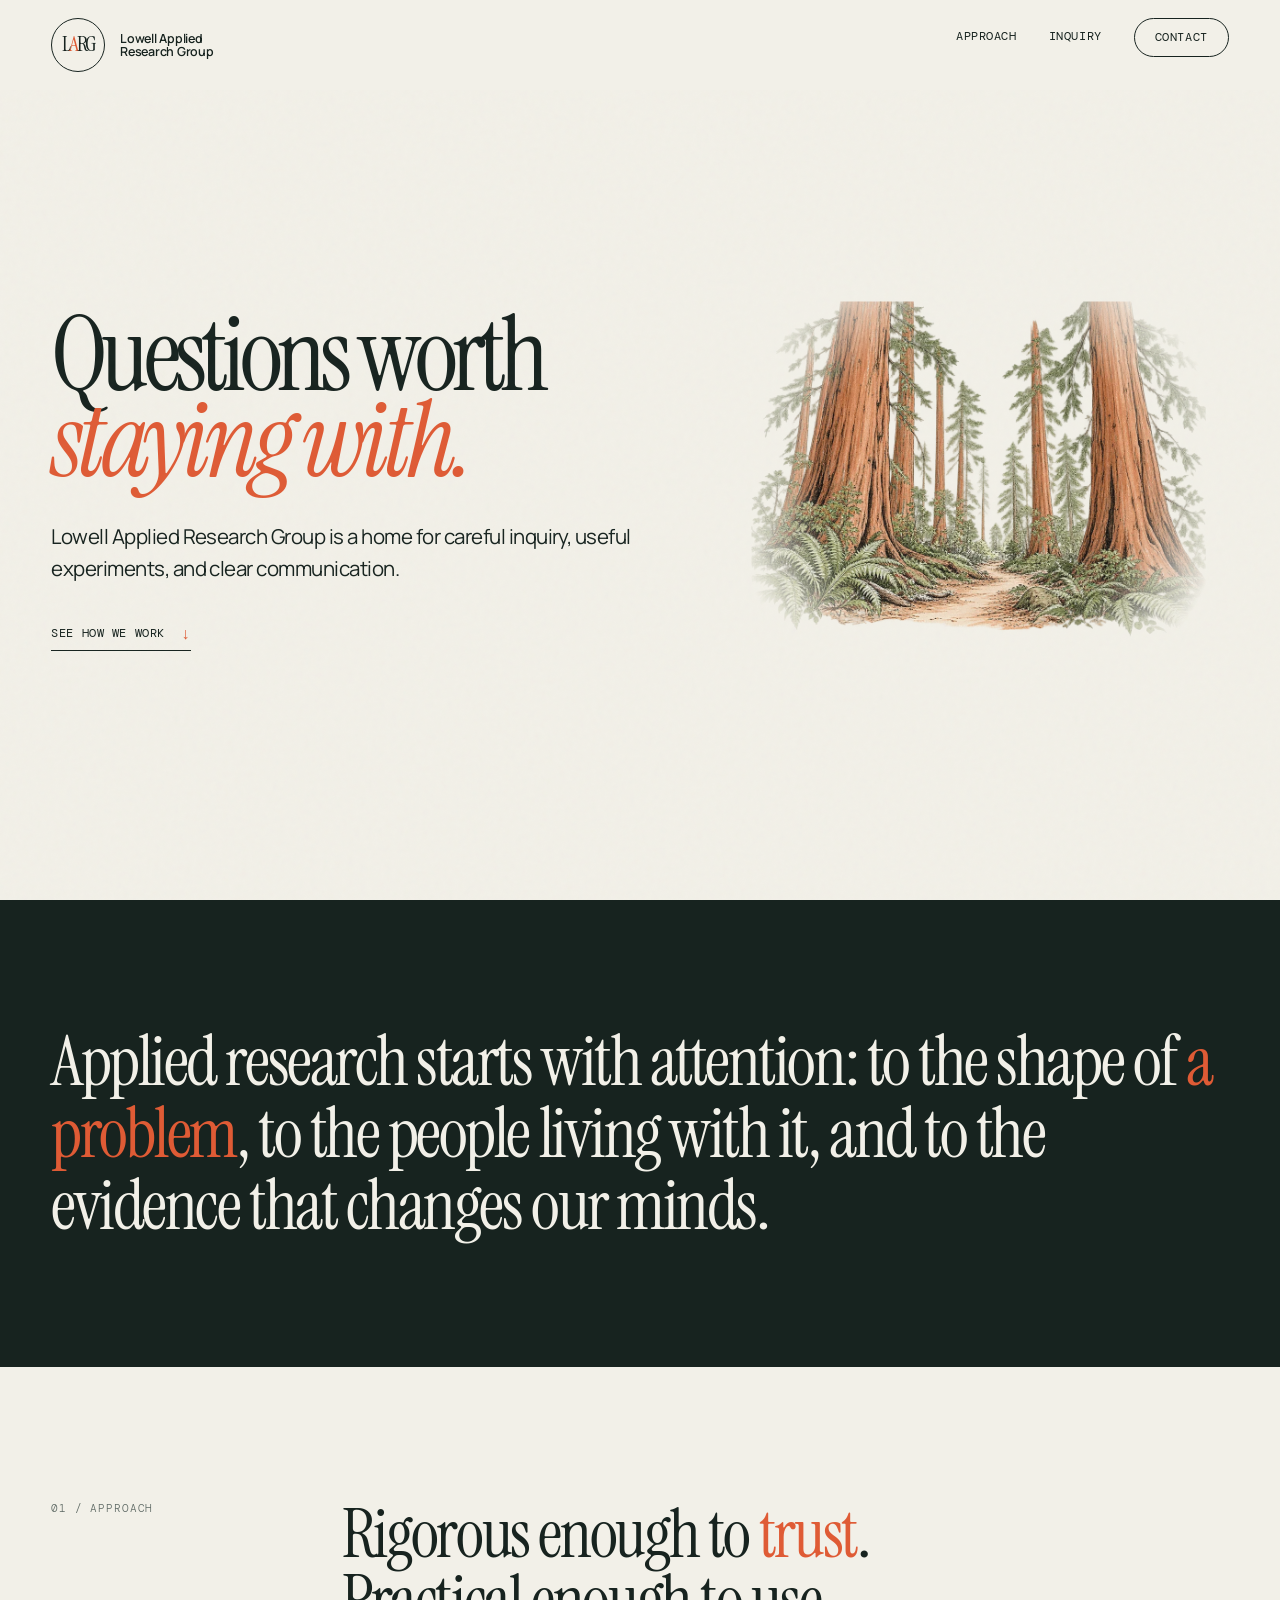
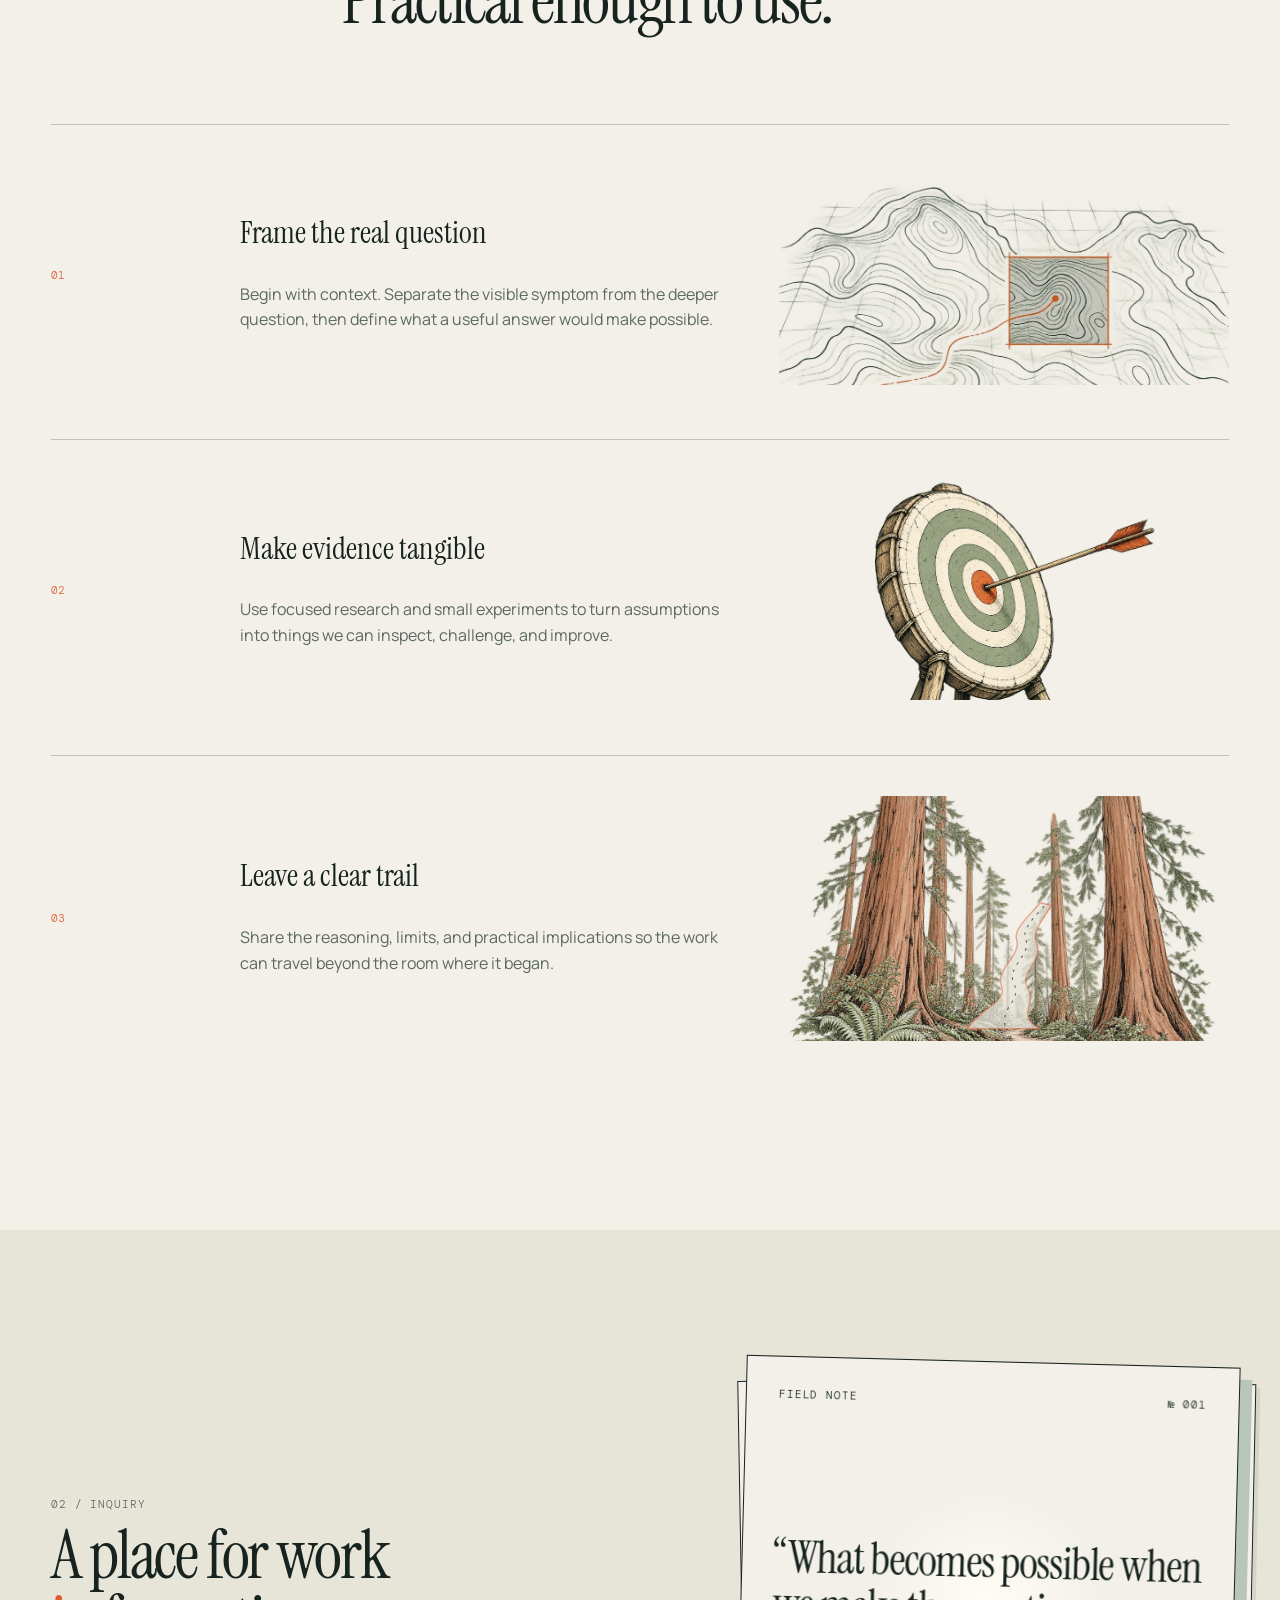
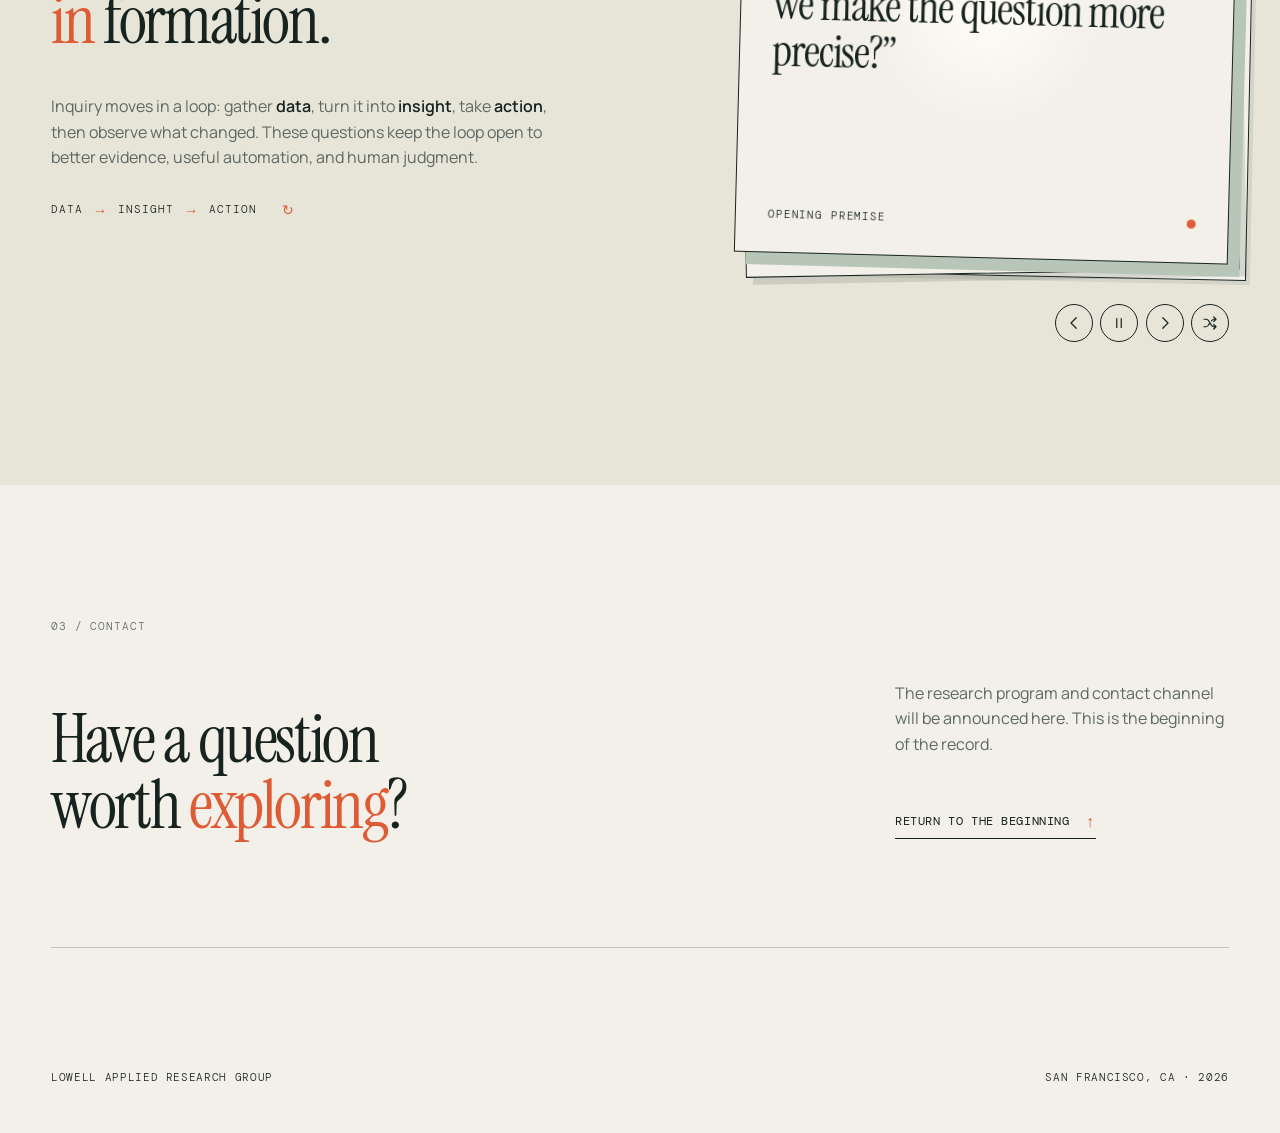
==== commit ced339f2: "Refine forest journey and inquiry deck" ====
--- a/index.html
+++ b/index.html
@@ -58,40 +58,52 @@
       <div class="field" aria-hidden="true">
         <svg viewBox="0 0 640 640" role="img">
           <defs>
-            <clipPath id="eye-reflection-clip">
-              <path d="M92 378C166 178 361 109 548 266C439 494 232 530 92 378Z" />
+            <clipPath id="glass-eye-clip">
+              <path d="M62 346C117 243 215 182 327 179C431 176 526 228 581 316C524 411 426 461 313 457C203 453 111 414 62 346Z" />
             </clipPath>
+            <clipPath id="iris-reflection-clip">
+              <ellipse cx="322" cy="321" rx="83" ry="78"/>
+            </clipPath>
+            <linearGradient id="glass-wash" x1=".18" y1=".08" x2=".82" y2=".92">
+              <stop offset="0" stop-color="#fff" stop-opacity=".58"/>
+              <stop offset=".46" stop-color="#dfe8df" stop-opacity=".08"/>
+              <stop offset="1" stop-color="#789083" stop-opacity=".28"/>
+            </linearGradient>
+            <radialGradient id="forest-fade">
+              <stop offset="64%" stop-color="white"/>
+              <stop offset="100%" stop-color="black"/>
+            </radialGradient>
+            <mask id="forest-vignette">
+              <rect width="640" height="640" fill="url(#forest-fade)"/>
+            </mask>
           </defs>
-          <g class="forest-intro">
-            <path class="forest-ground" d="M52 535C145 498 230 530 320 500C417 468 511 501 588 470" />
-            <g class="redwood redwood-1"><path d="M121 548L147 74L178 548"/><path d="M134 322L96 391M159 278L201 352M139 218L105 277"/></g>
-            <g class="redwood redwood-2"><path d="M254 541L274 136L300 541"/><path d="M266 332L230 388M288 248L328 314"/></g>
-            <g class="redwood redwood-3"><path d="M392 532L410 105L440 532"/><path d="M403 308L361 373M426 239L467 304"/></g>
-            <g class="redwood redwood-4"><path d="M505 510L522 184L547 510"/><path d="M515 340L479 393M538 279L568 330"/></g>
-            <path class="forest-path" d="M297 570C299 504 354 469 337 411C325 370 350 335 377 310" />
-          </g>
-          <g class="eye-system">
-            <circle class="orbit orbit-a" cx="320" cy="320" r="218" />
-            <circle class="orbit orbit-b" cx="320" cy="320" r="132" />
-            <line x1="320" y1="52" x2="320" y2="588" />
-            <line x1="52" y1="320" x2="588" y2="320" />
-            <g class="forest-reflection" clip-path="url(#eye-reflection-clip)">
-              <path class="reflection-ground" d="M70 440C181 388 275 428 364 389C449 352 520 380 583 345" />
-              <g class="reflection-tree tree-a"><path d="M151 476L169 188L192 472"/><path d="M162 320L134 357M181 278L207 317"/></g>
-              <g class="reflection-tree tree-b"><path d="M245 449L263 153L288 441"/><path d="M255 298L226 338M278 244L309 286"/></g>
-              <g class="reflection-tree tree-c"><path d="M373 420L390 137L416 407"/><path d="M382 282L350 324M407 229L437 269"/></g>
-              <g class="reflection-tree tree-d"><path d="M469 376L482 183L504 361"/><path d="M476 279L454 307M496 244L518 271"/></g>
-              <path class="reflection-path" d="M292 490C304 432 359 415 346 371C336 337 354 309 386 285" />
+          <g class="forest-journey">
+            <image href="/assets/redwood-grove.webp" x="30" y="90" width="580" height="430" preserveAspectRatio="xMidYMid slice" mask="url(#forest-vignette)" />
+          </g>
+          <g class="eye-form">
+            <path class="eye-shadow" d="M65 351C126 431 214 471 316 474C431 477 531 424 589 323C523 414 426 458 315 454C207 451 116 412 65 351Z"/>
+            <path class="eye-rim" d="M62 346C117 243 215 182 327 179C431 176 526 228 581 316C524 411 426 461 313 457C203 453 111 414 62 346Z" />
+            <path class="eye-lid" d="M68 342C151 216 267 175 371 190C456 202 528 250 579 315" />
+          </g>
+          <g class="iris-reflection">
+            <g clip-path="url(#iris-reflection-clip)">
+              <image href="/assets/redwood-grove.webp" x="239" y="243" width="166" height="156" preserveAspectRatio="xMidYMid slice" />
+              <ellipse class="iris-wash" cx="322" cy="321" rx="83" ry="78"/>
             </g>
-            <path class="trajectory" d="M92 378C166 178 361 109 548 266C439 494 232 530 92 378Z" />
-            <circle class="point point-a" cx="171" cy="202" r="8" />
-            <circle class="point point-b" cx="472" cy="426" r="8" />
-            <circle class="core" cx="320" cy="320" r="22" />
+            <ellipse class="iris-ring" cx="322" cy="321" rx="83" ry="78"/>
+            <ellipse class="pupil-ring" cx="322" cy="321" rx="34" ry="31"/>
+          </g>
+          <g class="full-eye-reflection">
+            <g clip-path="url(#glass-eye-clip)">
+              <image class="eye-forest" href="/assets/redwood-grove.webp" x="59" y="156" width="526" height="350" preserveAspectRatio="xMidYMid slice" />
+              <path class="glass-wash" d="M62 346C117 243 215 182 327 179C431 176 526 228 581 316C524 411 426 461 313 457C203 453 111 414 62 346Z"/>
+            </g>
+          </g>
+          <g class="eye-sheen">
+            <path class="eye-highlight" d="M151 288C203 227 278 208 345 215" />
+            <path class="eye-glint" d="M183 269C205 245 230 232 257 224" />
           </g>
         </svg>
-        <div class="field-label label-a">observe</div>
-        <div class="field-label label-b">test</div>
-        <div class="field-label label-c">share</div>
       </div>
     </section>
 
@@ -111,13 +123,8 @@
             <h3>Frame the real question</h3>
             <p>Begin with context. Separate the visible symptom from the deeper question, then define what a useful answer would make possible.</p>
           </div>
-          <figure class="approach-illustration illustration-frame" aria-label="A viewfinder frames a distant trail through the hills">
-            <svg viewBox="0 0 260 170" role="img">
-              <path class="land" d="M13 128C47 91 71 115 99 86C130 53 156 99 183 72C209 45 232 74 249 57"/>
-              <path class="trail" d="M124 153C123 126 151 116 142 97C134 81 148 69 166 62"/>
-              <path class="frame-line" d="M51 46V24H73M187 24H209V46M209 125V147H187M73 147H51V125"/>
-              <circle class="sun" cx="205" cy="48" r="10"/>
-            </svg>
+          <figure class="approach-illustration illustration-frame" aria-label="Topographic contours and survey gridlines frame a precise point of inquiry">
+            <img src="/assets/approach-topography.webp" alt="" width="1100" height="697">
           </figure>
         </li>
         <li class="reveal">
@@ -126,30 +133,21 @@
             <h3>Make evidence tangible</h3>
             <p>Use focused research and small experiments to turn assumptions into things we can inspect, challenge, and improve.</p>
           </div>
-          <figure class="approach-illustration illustration-evidence" aria-label="Tree rings, a leaf, and measurement marks make evidence visible">
-            <svg viewBox="0 0 260 170" role="img">
-              <ellipse class="tree-ring" cx="128" cy="88" rx="76" ry="57"/>
-              <ellipse class="tree-ring" cx="128" cy="88" rx="53" ry="39"/>
-              <ellipse class="tree-ring" cx="128" cy="88" rx="29" ry="21"/>
-              <path class="sample-leaf" d="M137 92C174 53 204 58 216 65C203 96 178 112 137 92ZM141 90L203 68"/>
-              <path class="measure" d="M40 143H220M55 136V150M88 138V148M121 136V150M154 138V148M187 136V150M220 138V148"/>
-            </svg>
+          <figure class="approach-illustration illustration-evidence" aria-label="A single arrow lands in the bullseye of a target on a three-legged stand">
+            <img src="/assets/approach-target.webp" alt="" width="1100" height="697">
           </figure>
         </li>
-        <li class="reveal">
+        <li class="reveal" id="approach-trail">
           <span class="item-number">03</span>
           <div>
             <h3>Leave a clear trail</h3>
             <p>Share the reasoning, limits, and practical implications so the work can travel beyond the room where it began.</p>
           </div>
-          <figure class="approach-illustration illustration-trail" aria-label="A winding trail leads through a grove of redwoods">
-            <svg viewBox="0 0 260 170" role="img">
-              <path class="redwood-line" d="M39 151L55 20L71 151M50 78L28 104M63 65L83 92"/>
-              <path class="redwood-line" d="M95 145L108 35L122 145M103 82L87 103M116 68L134 91"/>
-              <path class="redwood-line" d="M180 140L192 24L208 140M187 72L168 96M201 61L222 88"/>
-              <path class="redwood-line distant" d="M140 130L149 61L159 130M221 132L229 57L239 132"/>
-              <path class="trail" d="M114 164C114 139 153 133 145 114C138 96 161 88 176 79"/>
-              <path class="trail-dots" d="M119 151L132 139L143 127L147 113L157 99L170 86"/>
+          <figure class="approach-illustration illustration-trail" aria-label="A winding trail leads through a grove of orange-trunked redwoods">
+            <img src="/assets/redwood-grove.webp" alt="" width="1100" height="733">
+            <svg class="trail-emphasis" viewBox="0 0 500 245" aria-hidden="true">
+              <path class="trail-bank" d="M210 245C220 224 255 216 247 197C240 179 270 163 264 146C260 134 279 119 290 105L302 108C292 126 281 136 286 150C294 170 266 183 276 199C287 219 262 230 290 245Z"/>
+              <path class="trail-center" d="M251 241C247 220 270 213 261 195C252 177 281 162 274 146C269 133 287 118 296 107"/>
             </svg>
           </figure>
         </li>
@@ -160,9 +158,12 @@
       <div class="inquiry-copy reveal">
         <p class="section-number">02 / Inquiry</p>
         <h2 id="inquiry-title">A place for work<br><span class="signal-word">in</span> formation.</h2>
-        <p>Our first field notes and project pages are being prepared. They will document the questions, methods, and unfinished edges alongside the conclusions.</p>
-      </div>
-      <div class="inquiry-deck reveal" aria-label="Deck of 113 inquiry field notes">
+        <p>Inquiry moves in a loop: gather <strong>data</strong>, turn it into <strong>insight</strong>, take <strong>action</strong>, then observe what changed. These questions keep the loop open to better evidence, useful automation, and human judgment.</p>
+        <ol class="inquiry-loop" aria-label="The inquiry loop">
+          <li>Data</li><li>Insight</li><li>Action</li>
+        </ol>
+      </div>
+      <div class="inquiry-deck reveal" aria-label="Deck of inquiry field notes">
         <article class="notebook" data-card aria-live="polite">
           <div class="notebook-meta"><span>Field note</span><span data-note-number>№ 001</span></div>
           <blockquote data-note-prompt>“What becomes possible when we make the question more precise?”</blockquote>
@@ -171,7 +172,6 @@
         <article class="notebook" data-card aria-hidden="true"><div class="notebook-meta"><span>Field note</span><span data-note-number></span></div><blockquote data-note-prompt></blockquote><div class="notebook-footer"><span data-note-label></span><span class="pulse" aria-hidden="true"></span></div></article>
         <article class="notebook" data-card aria-hidden="true"><div class="notebook-meta"><span>Field note</span><span data-note-number></span></div><blockquote data-note-prompt></blockquote><div class="notebook-footer"><span data-note-label></span><span class="pulse" aria-hidden="true"></span></div></article>
         <div class="deck-toolbar">
-          <output class="deck-counter" aria-live="polite">001 / 113</output>
           <div class="deck-actions">
             <button type="button" data-deck-action="previous" aria-label="Previous field note" data-tooltip="Previous">
               <svg viewBox="0 0 24 24" aria-hidden="true"><path d="M15 5L8 12L15 19"/></svg>
--- a/styles.css
+++ b/styles.css
@@ -85,46 +85,49 @@
 
 .field { position: relative; width: min(100%, 610px); justify-self: end; }
 .field svg { display: block; width: 100%; overflow: hidden; }
-.field line, .orbit, .trajectory { fill: none; stroke: var(--line); stroke-width: 1; }
-.trajectory { stroke: var(--signal); stroke-width: 1.5; stroke-dasharray: 4 6; }
-.orbit-a { animation: orbit 30s linear infinite; transform-origin: center; stroke-dasharray: 3 8; }
-.orbit-b { stroke: var(--ink); stroke-dasharray: 1 5; }
-.core { fill: var(--signal); }
-.point { fill: var(--ink); }
-.point-a { animation: breathe 3s ease-in-out infinite; }
-.point-b { fill: var(--sage); stroke: var(--ink); stroke-width: 1; }
-.field-label { position: absolute; font: 300 .65rem/1 var(--mono); text-transform: uppercase; letter-spacing: .08em; background: var(--paper); padding: .25rem .5rem; animation: eye-labels 14s ease-in-out infinite; }
-.label-a { top: 22%; left: 7%; }.label-b { top: 47%; right: -1%; }.label-c { bottom: 13%; left: 28%; }
-@keyframes orbit { to { transform: rotate(360deg); } }
 @keyframes breathe { 50% { r: 13px; opacity: .45; } }
-.forest-intro { transform-origin: 320px 320px; animation: forest-reveal 14s cubic-bezier(.65,0,.25,1) infinite; }
-.forest-intro path { fill: none; vector-effect: non-scaling-stroke; }
-.forest-ground { stroke: var(--sage); stroke-width: 4; }
-.redwood path { stroke: var(--signal); stroke-width: 5; stroke-linecap: round; stroke-linejoin: round; }
-.redwood-2 path, .redwood-4 path { stroke: #b56543; }
-.forest-path { stroke: var(--ink); stroke-width: 3; stroke-dasharray: 4 8; }
-.eye-system { transform-origin: 320px 320px; animation: eye-arrives 14s ease-in-out infinite; }
-.forest-reflection { opacity: .82; }
-.forest-reflection path { fill: none; stroke-linecap: round; stroke-linejoin: round; }
-.reflection-ground { stroke: var(--sage); stroke-width: 6; }
-.reflection-tree path { stroke: var(--signal); stroke-width: 5; }
-.reflection-tree.tree-b path, .reflection-tree.tree-d path { stroke: #b56543; }
-.reflection-path { stroke: var(--ink); stroke-width: 3; stroke-dasharray: 4 8; }
-@keyframes forest-reveal {
-  0%, 12% { transform: scale(2.45) translate(-8px, 52px); opacity: 1; }
-  36% { transform: scale(.84); opacity: 1; }
-  45%, 92% { transform: scale(.84); opacity: 0; }
-  100% { transform: scale(2.45) translate(-8px, 52px); opacity: 0; }
-}
-@keyframes eye-arrives {
-  0%, 30% { opacity: 0; transform: scale(.84); }
-  45%, 88% { opacity: 1; transform: scale(1); }
-  96%, 100% { opacity: 0; transform: scale(1.03); }
-}
-@keyframes eye-labels {
-  0%, 32% { opacity: 0; }
-  45%, 88% { opacity: 1; }
-  96%, 100% { opacity: 0; }
+.forest-journey { transform-origin: 0 0; animation: forest-camera 14s cubic-bezier(.65,0,.25,1) infinite alternate; }
+.forest-journey image { opacity: .96; }
+.eye-form, .iris-reflection, .full-eye-reflection, .eye-sheen { transform-origin: 322px 321px; opacity: 0; }
+.eye-form { animation: eye-form-arrives 14s ease-in-out infinite alternate; }
+.iris-reflection { animation: iris-arrives 14s cubic-bezier(.3,.7,.25,1) infinite alternate; }
+.full-eye-reflection { animation: reflection-expands 14s cubic-bezier(.3,.7,.25,1) infinite alternate; }
+.eye-sheen { animation: sheen-arrives 14s ease-in-out infinite alternate; }
+.eye-shadow { fill: rgba(23, 35, 31, .12); transform: translateY(9px); }
+.glass-wash { fill: url(#glass-wash); }
+.eye-rim, .eye-lid, .eye-highlight, .eye-glint, .iris-ring, .pupil-ring { fill: none; stroke-linecap: round; }
+.eye-rim { stroke: var(--ink); stroke-width: 2.2; }
+.eye-lid { stroke: var(--signal); stroke-width: 2; opacity: .8; }
+.eye-highlight { stroke: rgba(255,255,255,.82); stroke-width: 12; opacity: .75; }
+.eye-glint { stroke: rgba(255,255,255,.95); stroke-width: 3.5; }
+.iris-wash { fill: rgba(184,198,184,.22); }
+.iris-ring { stroke: rgba(23,35,31,.5); stroke-width: 2; }
+.pupil-ring { stroke: var(--ink); stroke-width: 3; opacity: .72; }
+.eye-forest { filter: saturate(.75) contrast(.92); }
+@keyframes forest-camera {
+  0%, 10% { transform: translate(-3530px, -3880px) scale(14); opacity: 1; }
+  34% { transform: translate(-368px, -430px) scale(2.5); opacity: 1; }
+  58%, 66% { transform: translate(0, 0) scale(1); opacity: 1; }
+  78%, 100% { transform: translate(0, 0) scale(.42); opacity: 0; }
+}
+@keyframes eye-form-arrives {
+  0%, 57% { opacity: 0; transform: rotate(-5deg) scale(.38); }
+  72% { opacity: .7; transform: rotate(-5deg) scale(.72); }
+  88%, 100% { opacity: 1; transform: rotate(-5deg) scale(1); }
+}
+@keyframes iris-arrives {
+  0%, 58% { opacity: 0; transform: rotate(-5deg) scale(.5); }
+  70% { opacity: 1; transform: rotate(-5deg) scale(1); }
+  84%, 100% { opacity: .62; transform: rotate(-5deg) scale(1.08); }
+}
+@keyframes reflection-expands {
+  0%, 69% { opacity: 0; transform: rotate(-5deg) scale(.28); }
+  80% { opacity: .64; transform: rotate(-5deg) scale(.72); }
+  92%, 100% { opacity: 1; transform: rotate(-5deg) scale(1); }
+}
+@keyframes sheen-arrives {
+  0%, 78% { opacity: 0; transform: rotate(-5deg) scale(.82); }
+  94%, 100% { opacity: 1; transform: rotate(-5deg) scale(1); }
 }
 
 .statement { background: var(--ink); color: var(--paper); padding: 14vh max(4vw, calc((100vw - 1325px)/2)); }
@@ -132,15 +135,23 @@
 .signal-word { color: var(--signal); }
 
 .approach { max-width: 1440px; margin: 0 auto; padding: 15vh 4vw; }
-.section-heading { display: grid; grid-template-columns: .43fr 1fr; gap: 4vw; margin-bottom: 10vh; }
+.section-heading { display: grid; grid-template-columns: .27fr 1fr; gap: 4vw; margin-bottom: 10vh; }
 .section-number { font: 300 .67rem/1.3 var(--mono); text-transform: uppercase; letter-spacing: .08em; color: var(--muted); }
 h2 { font: 400 clamp(3rem, 5.3vw, 5.5rem)/.97 var(--serif); letter-spacing: -.035em; margin-bottom: 0; }
-.approach-list { list-style: none; padding: 0; margin: 0 0 0 43%; }
-.approach-list li { display: grid; grid-template-columns: 54px minmax(220px, 1fr) minmax(190px, 260px); gap: 1.5rem; align-items: center; border-top: 1px solid var(--line); padding: 2.1rem 0 3rem; }
+.approach-list { list-style: none; padding: 0; margin: 0; }
+.approach-list li { display: grid; grid-template-columns: minmax(58px, .22fr) minmax(280px, .78fr) minmax(300px, .72fr); gap: clamp(1.5rem, 4vw, 4.5rem); align-items: center; border-top: 1px solid var(--line); padding: 2.5rem 0 3.4rem; }
 .item-number { font: 300 .67rem/1 var(--mono); color: var(--signal); }
 h3 { font: 400 clamp(1.7rem, 2.4vw, 2.35rem)/1.1 var(--serif); }
 .approach-list p { max-width: 560px; color: var(--muted); margin-bottom: 0; }
-.approach-illustration { width: 100%; margin: 0; }
+.approach-illustration { width: 100%; height: 220px; margin: 0; display: grid; place-items: center; overflow: hidden; }
+.approach-illustration img { display: block; width: 100%; height: 100%; object-fit: contain; }
+.illustration-frame img { width: 112%; max-width: none; }
+.illustration-evidence img { width: 108%; max-width: none; }
+.illustration-trail { position: relative; height: 245px; }
+.illustration-trail img { width: 100%; max-width: none; object-fit: contain; object-position: center bottom; filter: saturate(.78) contrast(.96); }
+.trail-emphasis { position: absolute; inset: 0; width: 100%; height: 100%; pointer-events: none; }
+.trail-emphasis .trail-bank { fill: rgba(231,228,216,.72); stroke: rgba(223,91,53,.5); stroke-width: 1.5; stroke-linejoin: round; }
+.trail-emphasis .trail-center { fill: none; stroke: rgba(23,35,31,.66); stroke-width: 1.2; stroke-linecap: round; stroke-dasharray: 2 7; }
 .approach-illustration svg { display: block; width: 100%; overflow: visible; }
 .approach-illustration path, .approach-illustration ellipse, .approach-illustration circle { fill: none; stroke: var(--ink); stroke-width: 1.5; stroke-linecap: round; stroke-linejoin: round; }
 .approach-illustration .land, .approach-illustration .tree-ring { stroke: var(--sage); }
@@ -152,9 +163,14 @@
 .illustration-trail .trail-dots { stroke: var(--ink); stroke-width: 1.4; stroke-dasharray: 1 7; }
 
 .inquiry { background: var(--paper-deep); padding: 15vh max(4vw, calc((100vw - 1325px)/2)); display: grid; grid-template-columns: 1fr .85fr; gap: 8vw; align-items: center; }
-.inquiry-copy > p:last-child { max-width: 520px; color: var(--muted); margin-top: 2.5rem; }
-.inquiry-deck { --pointer-x: 50%; --pointer-y: 50%; --tilt-x: 0deg; --tilt-y: 0deg; position: relative; min-height: 550px; perspective: 1100px; }
-.notebook { position: absolute; inset: 0 0 60px; min-height: 490px; background: var(--paper); border: 1px solid var(--ink); padding: 2rem; display: flex; flex-direction: column; justify-content: space-between; transform-origin: 80% 90%; transition: transform .55s cubic-bezier(.2,.75,.25,1), opacity .4s ease, box-shadow .4s ease; }
+.inquiry-copy > p:not(.section-number) { max-width: 520px; color: var(--muted); margin-top: 2.5rem; }
+.inquiry-copy strong { color: var(--ink); font-weight: 600; }
+.inquiry-loop { list-style: none; display: flex; align-items: center; gap: .8rem; padding: 0; margin: 2rem 0 0; color: var(--ink); font: 300 .66rem/1 var(--mono); text-transform: uppercase; letter-spacing: .09em; }
+.inquiry-loop li { display: flex; align-items: center; gap: .8rem; }
+.inquiry-loop li:not(:last-child)::after { content: "→"; color: var(--signal); font-size: .9rem; }
+.inquiry-loop li:last-child::after { content: "↻"; color: var(--signal); font-size: .9rem; margin-left: .8rem; }
+.inquiry-deck { --pointer-x: 50%; --pointer-y: 50%; --tilt-x: 0deg; --tilt-y: 0deg; position: relative; min-height: 585px; perspective: 1100px; }
+.notebook { position: absolute; inset: 0 0 88px; min-height: 490px; background: var(--paper); border: 1px solid var(--ink); padding: 2rem; display: flex; flex-direction: column; justify-content: space-between; transform-origin: 80% 90%; transition: transform .55s cubic-bezier(.2,.75,.25,1), opacity .4s ease, box-shadow .4s ease; }
 .notebook[data-position="0"] { z-index: 5; transform: perspective(1000px) rotateX(var(--tilt-x)) rotateY(var(--tilt-y)) rotateZ(1.5deg); box-shadow: 12px 12px 0 var(--sage); cursor: pointer; background: radial-gradient(circle at var(--pointer-x) var(--pointer-y), #fffdf5 0, var(--paper) 34%); }
 .notebook[data-position="0"]::after { content: "Click to draw next ↗"; position: absolute; right: 2rem; bottom: 4.25rem; color: var(--signal); font: 300 .58rem/1 var(--mono); text-transform: uppercase; letter-spacing: .07em; opacity: 0; transform: translateY(5px); transition: opacity .25s ease, transform .25s ease; }
 .inquiry-deck:hover .notebook[data-position="0"]::after, .notebook[data-position="0"]:focus-visible::after { opacity: 1; transform: translateY(0); }
@@ -162,13 +178,14 @@
 .notebook[data-position="2"] { z-index: 3; transform: translate(18px, 17px) rotate(1.2deg); box-shadow: 4px 4px 0 rgba(23, 35, 31, .08); }
 .notebook[data-position="back"] { z-index: 1; transform: translate(18px, 17px) rotate(1.2deg); opacity: 0; pointer-events: none; }
 .notebook.is-shuffling { animation: shuffle-card .9s cubic-bezier(.55,.05,.25,1) forwards; }
+.notebook.is-returning { animation: return-card .85s cubic-bezier(.45,.05,.2,1) forwards; pointer-events: none; }
+.notebook.is-pulling { animation: pull-card .85s cubic-bezier(.2,.8,.2,1) forwards; pointer-events: none; }
 .inquiry-deck:hover .notebook[data-position="1"] { transform: translate(25px, 13px) rotate(3.5deg); }
 .inquiry-deck:hover .notebook[data-position="2"] { transform: translate(-14px, 22px) rotate(-2.5deg); }
 .notebook-meta, .notebook-footer { display: flex; justify-content: space-between; font: 300 .67rem/1 var(--mono); text-transform: uppercase; letter-spacing: .08em; }
 .notebook blockquote { font: 400 clamp(2.1rem, 3.5vw, 3.7rem)/1.05 var(--serif); letter-spacing: -.025em; margin: 3rem 0; }
 .pulse { width: 9px; height: 9px; background: var(--signal); border-radius: 50%; animation: breathe 3s ease-in-out infinite; }
-.deck-toolbar { position: absolute; z-index: 8; left: 0; right: 0; bottom: 0; display: flex; justify-content: space-between; align-items: center; }
-.deck-counter { font: 300 .65rem/1 var(--mono); letter-spacing: .08em; }
+.deck-toolbar { position: absolute; z-index: 8; left: 0; right: 0; bottom: 8px; display: flex; justify-content: flex-end; align-items: center; }
 .deck-actions { display: flex; gap: .45rem; }
 .deck-actions button { position: relative; width: 38px; height: 38px; padding: 0; display: grid; place-items: center; appearance: none; border: 1px solid var(--ink); border-radius: 50%; background: transparent; color: var(--ink); cursor: pointer; transition: color .2s ease, background .2s ease, transform .2s ease; }
 .deck-actions button:hover, .deck-actions button:focus-visible { color: var(--paper); background: var(--ink); transform: translateY(-2px); }
@@ -184,6 +201,18 @@
   49% { z-index: 1; }
   100% { z-index: 1; transform: translate(18px, 17px) rotate(-1.5deg); opacity: .2; }
 }
+@keyframes return-card {
+  0% { z-index: 6; transform: rotate(1.5deg); opacity: 1; }
+  42% { z-index: 6; transform: translate(-8%, 4%) rotate(-4deg) scale(.985); opacity: .45; }
+  43% { z-index: 1; }
+  100% { z-index: 1; transform: translate(18px, 17px) rotate(1.2deg) scale(.97); opacity: 0; }
+}
+@keyframes pull-card {
+  0% { z-index: 3; transform: translate(18px, 17px) rotate(1.2deg) scale(.98); opacity: .75; }
+  38% { z-index: 7; transform: translate(17%, -5%) rotate(7deg) scale(.99); opacity: 1; }
+  70% { z-index: 7; transform: translate(3%, -2%) rotate(-2deg) scale(1); opacity: 1; }
+  100% { z-index: 7; transform: rotate(1.5deg); opacity: 1; }
+}
 
 .contact { max-width: 1440px; margin: 0 auto; padding: 15vh 4vw 10vh; }
 .contact-grid { display: grid; grid-template-columns: 1fr .45fr; gap: 8vw; align-items: end; border-bottom: 1px solid var(--line); padding: 4vh 0 12vh; }
@@ -208,10 +237,10 @@
   .section-heading, .inquiry, .contact-grid { grid-template-columns: 1fr; }
   .approach-list { margin-left: 0; }
   .approach-list li { grid-template-columns: 42px 1fr; }
-  .approach-illustration { grid-column: 2; max-width: 300px; margin-top: 1.5rem; }
+  .approach-illustration { grid-column: 2; max-width: 420px; height: 210px; margin-top: 1.5rem; }
   .section-heading { gap: 2rem; }
   .inquiry { gap: 5rem; }
-  .inquiry-deck { min-height: 465px; }
+  .inquiry-deck { min-height: 500px; }
   .notebook { min-height: 400px; }
 }
 @media (max-width: 520px) {
@@ -220,7 +249,7 @@
   h1 { font-size: clamp(3.7rem, 17.5vw, 5.2rem); }
   .statement, .inquiry { padding-left: 22px; padding-right: 22px; }
   .approach-list li { gap: .6rem; }
-  .inquiry-deck { min-height: 425px; }
+  .inquiry-deck { min-height: 455px; }
   .notebook { padding: 1.5rem; min-height: 350px; }
   .deck-actions { gap: .3rem; }
   .deck-actions button { width: 36px; height: 36px; }
@@ -229,7 +258,6 @@
 @media (prefers-reduced-motion: reduce) {
   html { scroll-behavior: auto; }
   *, *::before, *::after { animation-duration: .01ms !important; animation-iteration-count: 1 !important; transition-duration: .01ms !important; }
-  .forest-intro { display: none; }
-  .eye-system { opacity: 1; transform: none; }
-  .field-label { opacity: 1; }
-}
+  .forest-journey, .iris-reflection { display: none; }
+  .eye-form, .full-eye-reflection, .eye-sheen { opacity: 1; transform: rotate(-5deg); }
+}
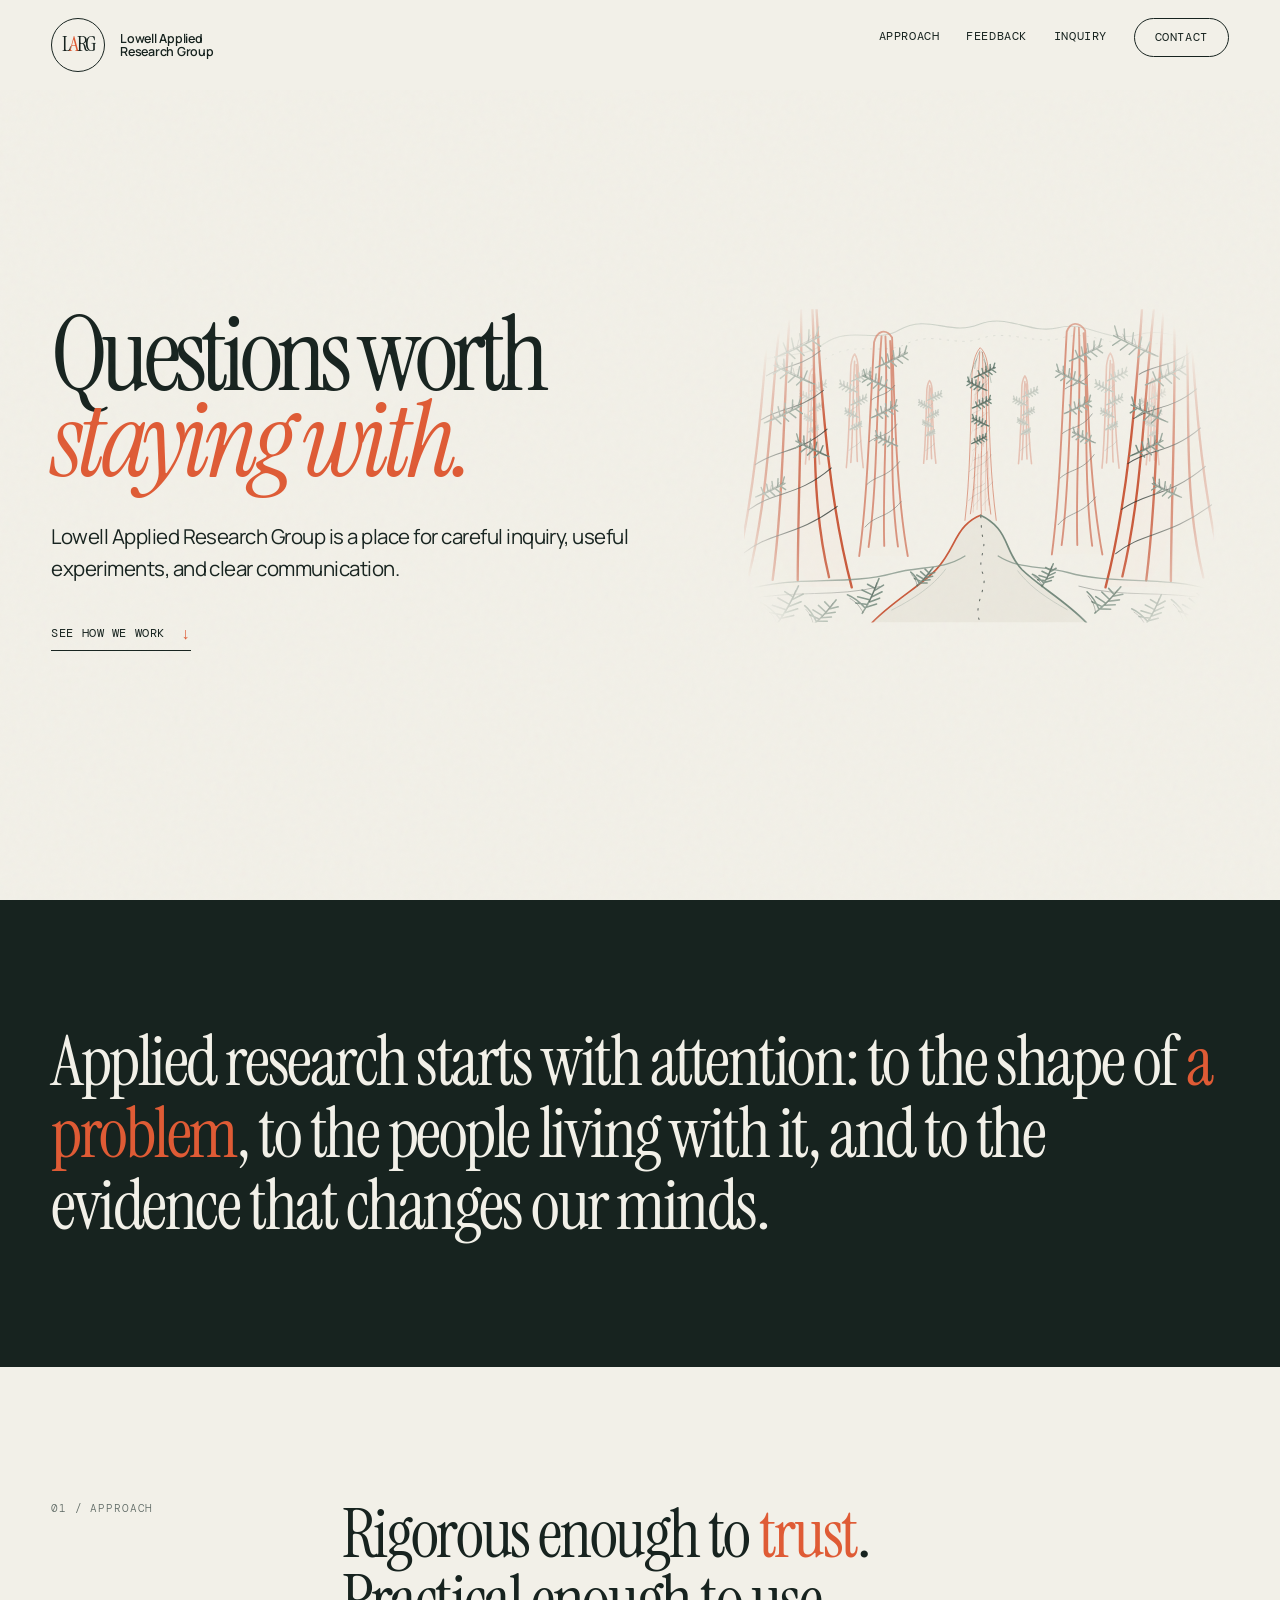
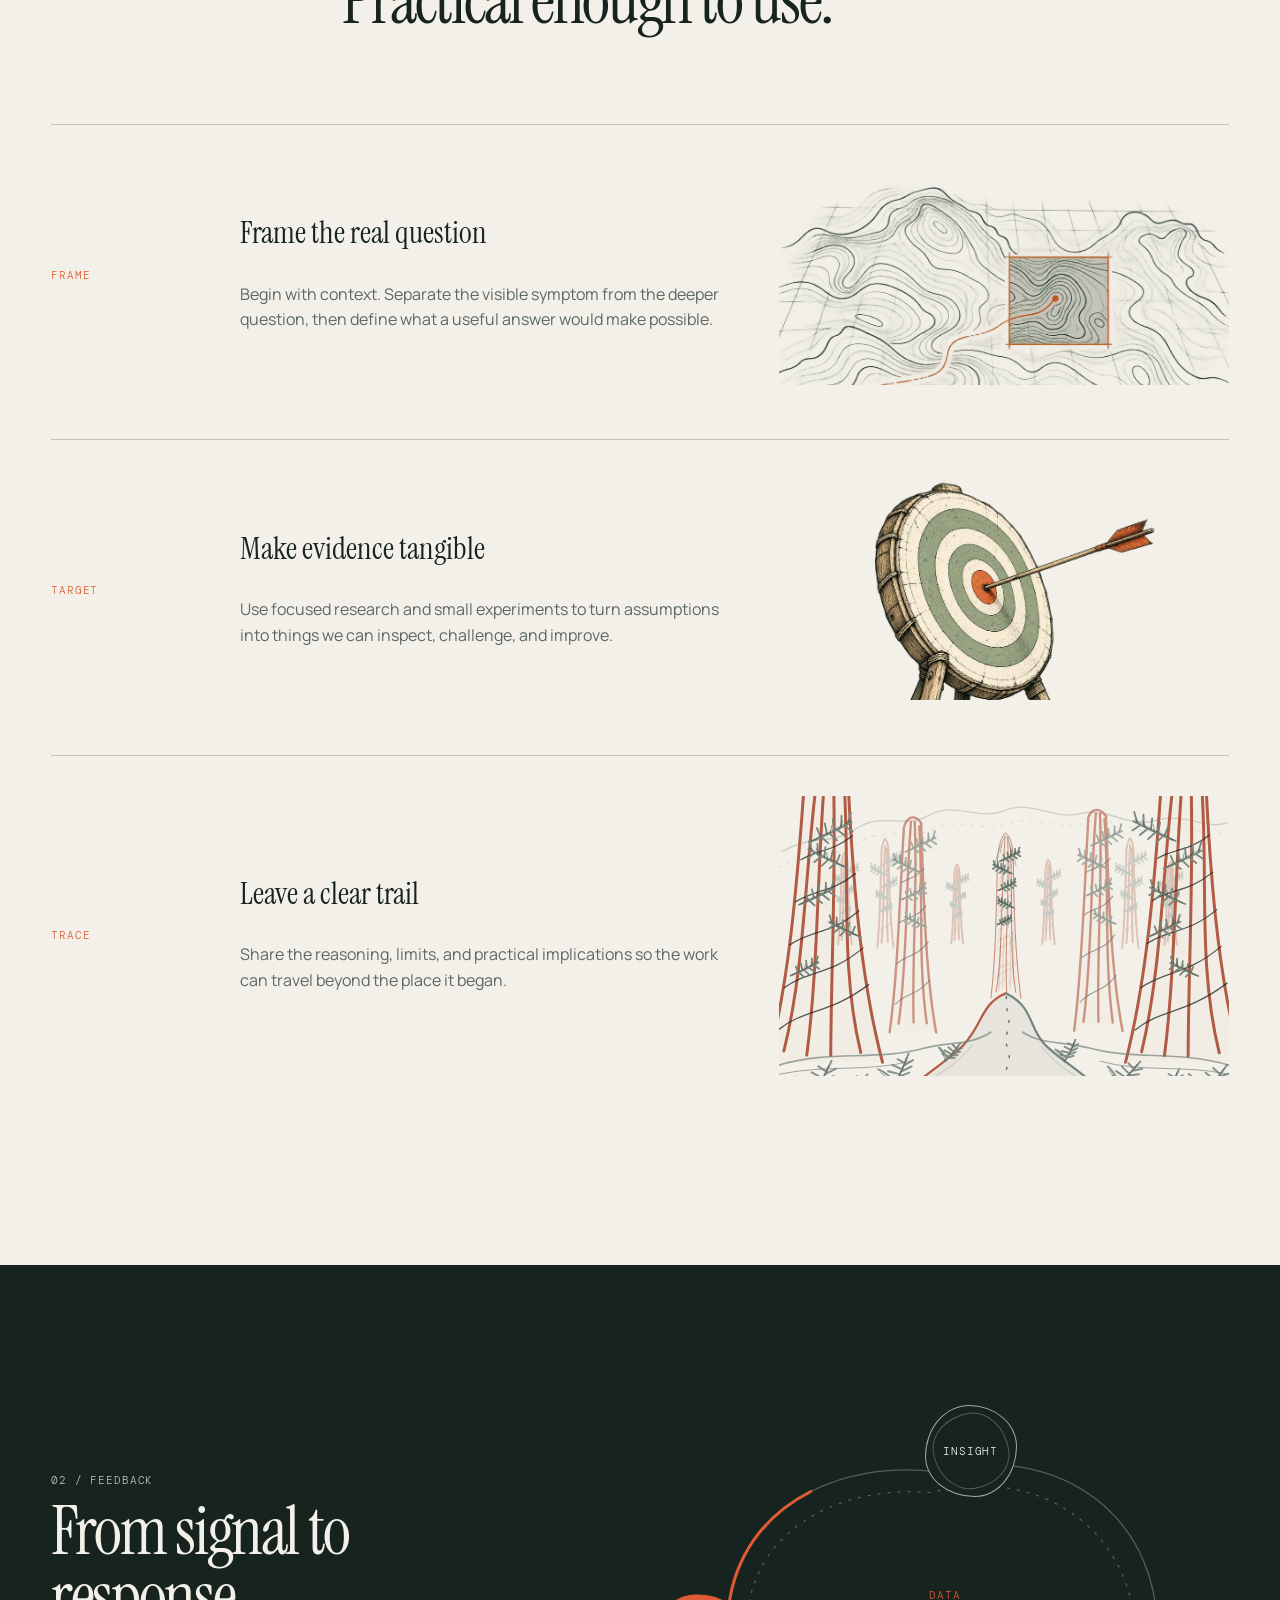
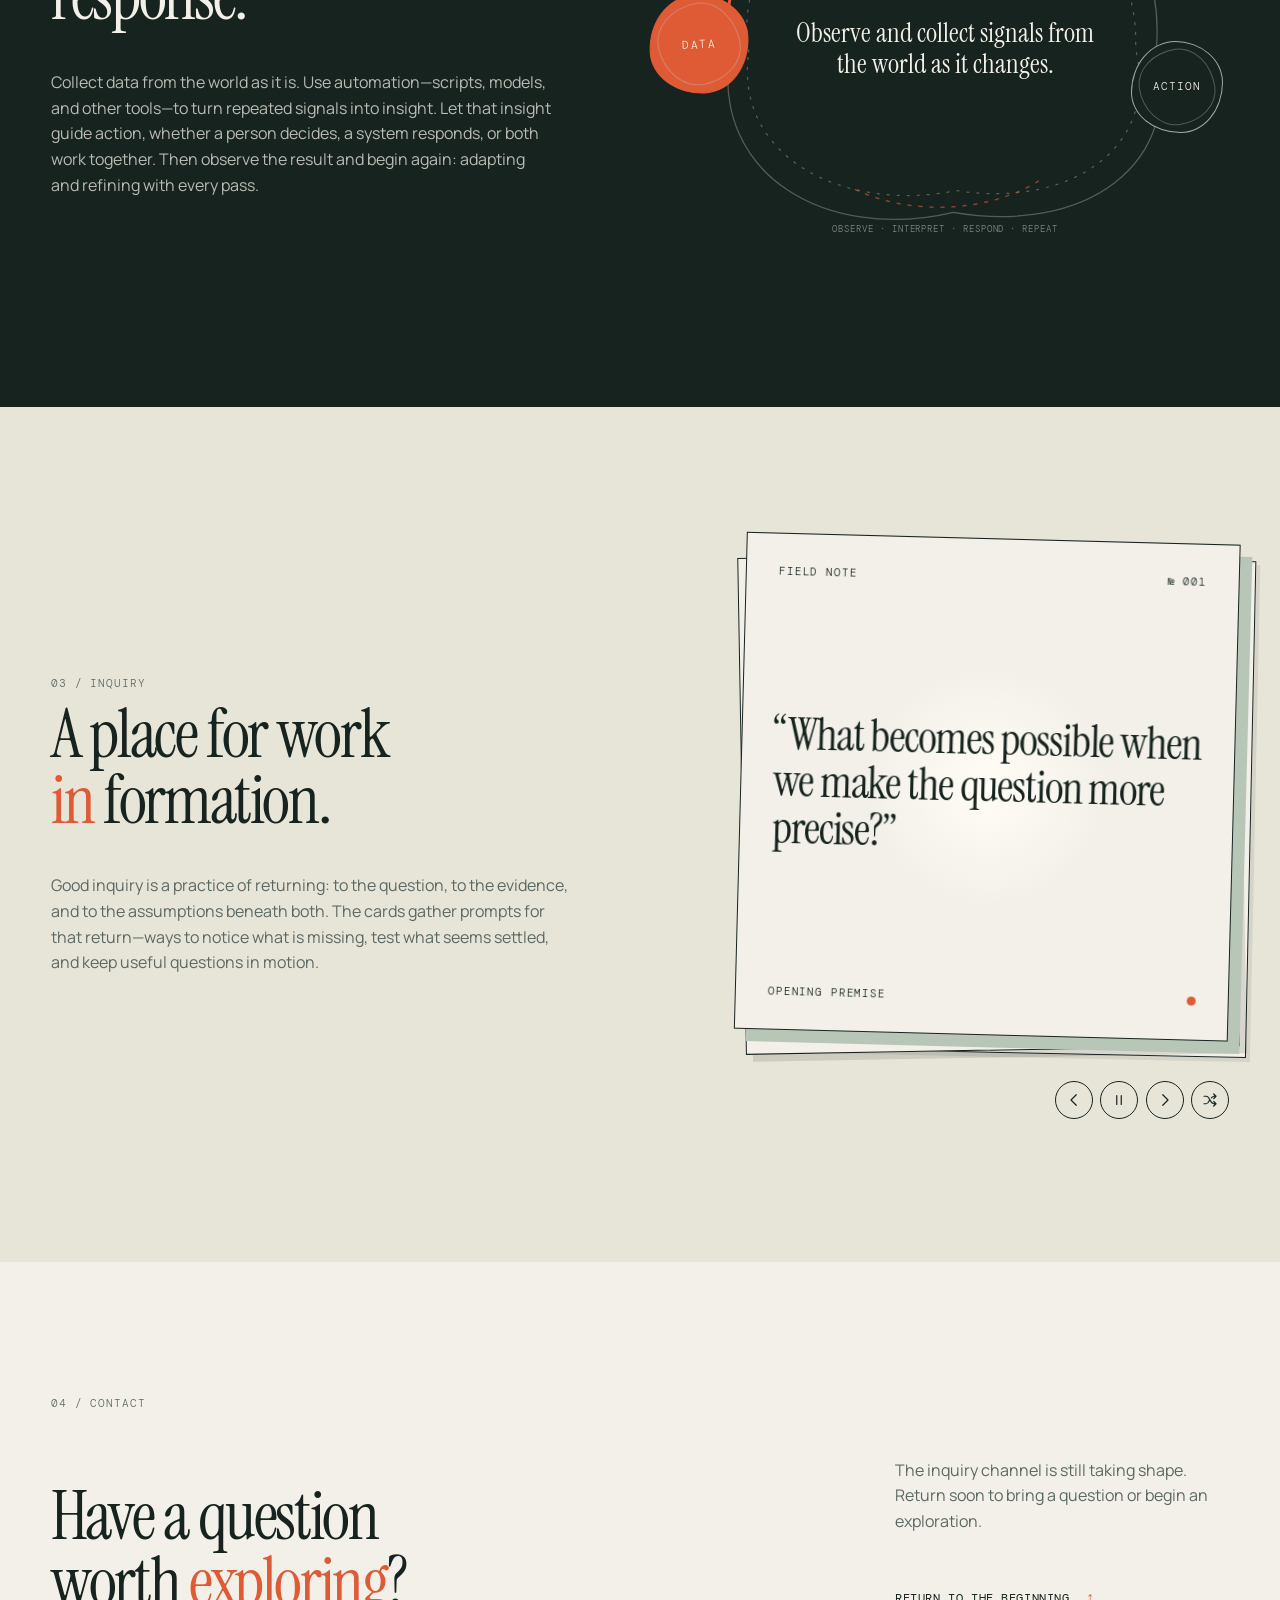
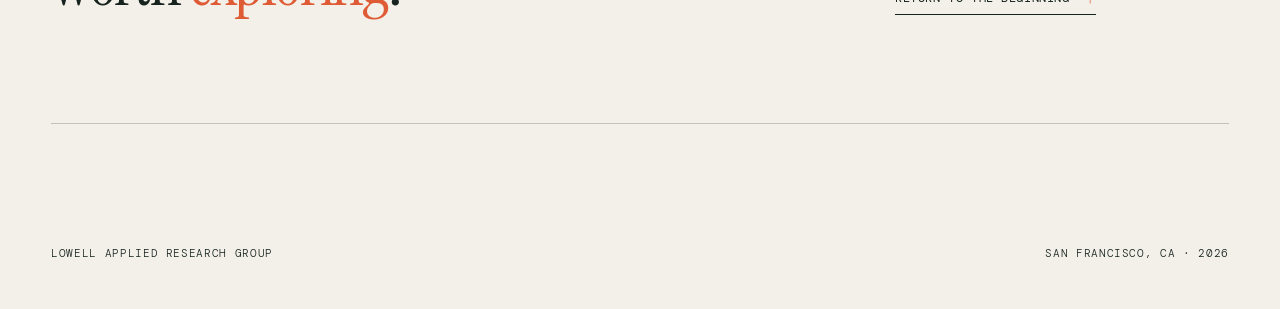
==== commit 6037c4b3: "Refine forest narrative and add feedback loop" ====
--- a/index.html
+++ b/index.html
@@ -4,9 +4,9 @@
   <meta charset="utf-8">
   <meta name="viewport" content="width=device-width, initial-scale=1">
   <meta name="theme-color" content="#f2f0e8">
-  <meta name="description" content="Lowell Applied Research Group is an independent practice for careful inquiry, useful experiments, and clear communication.">
+  <meta name="description" content="Lowell Applied Research Group is a place for careful inquiry, useful experiments, and clear communication.">
   <meta property="og:title" content="Lowell Applied Research Group">
-  <meta property="og:description" content="Lowell Applied Research Group is a home for careful inquiry, useful experiments, and clear communication.">
+  <meta property="og:description" content="Lowell Applied Research Group is a place for careful inquiry, useful experiments, and clear communication.">
   <meta property="og:type" content="website">
   <meta property="og:url" content="https://lowellappliedresearch.group/">
   <meta property="og:image" content="https://lowellappliedresearch.group/assets/og-image.png">
@@ -42,6 +42,7 @@
     </a>
     <nav aria-label="Main navigation">
       <a href="#approach">Approach</a>
+      <a href="#feedback">Feedback</a>
       <a href="#inquiry">Inquiry</a>
       <a class="nav-contact" href="#contact">Contact</a>
     </nav>
@@ -51,7 +52,7 @@
     <section class="hero" id="top" aria-labelledby="hero-title">
       <div class="hero-copy reveal">
         <h1 id="hero-title">Questions worth<br><em>staying with.</em></h1>
-        <p class="hero-intro">Lowell Applied Research Group is a home for careful inquiry, useful experiments, and clear communication.</p>
+        <p class="hero-intro">Lowell Applied Research Group is a place for careful inquiry, useful experiments, and clear communication.</p>
         <a class="text-link" href="#approach">See how we work <span aria-hidden="true">↓</span></a>
       </div>
 
@@ -78,7 +79,7 @@
             </mask>
           </defs>
           <g class="forest-journey">
-            <image href="/assets/redwood-grove.webp" x="30" y="90" width="580" height="430" preserveAspectRatio="xMidYMid slice" mask="url(#forest-vignette)" />
+            <image href="/assets/redwood-grove.svg" x="20" y="100" width="600" height="400" preserveAspectRatio="xMidYMid meet" mask="url(#forest-vignette)" />
           </g>
           <g class="eye-form">
             <path class="eye-shadow" d="M65 351C126 431 214 471 316 474C431 477 531 424 589 323C523 414 426 458 315 454C207 451 116 412 65 351Z"/>
@@ -87,15 +88,14 @@
           </g>
           <g class="iris-reflection">
             <g clip-path="url(#iris-reflection-clip)">
-              <image href="/assets/redwood-grove.webp" x="239" y="243" width="166" height="156" preserveAspectRatio="xMidYMid slice" />
+              <image href="/assets/redwood-grove.svg" x="59" y="146" width="526" height="370" preserveAspectRatio="xMidYMid slice" />
               <ellipse class="iris-wash" cx="322" cy="321" rx="83" ry="78"/>
             </g>
             <ellipse class="iris-ring" cx="322" cy="321" rx="83" ry="78"/>
-            <ellipse class="pupil-ring" cx="322" cy="321" rx="34" ry="31"/>
           </g>
           <g class="full-eye-reflection">
             <g clip-path="url(#glass-eye-clip)">
-              <image class="eye-forest" href="/assets/redwood-grove.webp" x="59" y="156" width="526" height="350" preserveAspectRatio="xMidYMid slice" />
+              <image class="eye-forest" href="/assets/redwood-grove.svg" x="59" y="146" width="526" height="370" preserveAspectRatio="xMidYMid slice" />
               <path class="glass-wash" d="M62 346C117 243 215 182 327 179C431 176 526 228 581 316C524 411 426 461 313 457C203 453 111 414 62 346Z"/>
             </g>
           </g>
@@ -118,7 +118,7 @@
       </div>
       <ol class="approach-list">
         <li class="reveal">
-          <span class="item-number">01</span>
+          <span class="item-number">Frame</span>
           <div>
             <h3>Frame the real question</h3>
             <p>Begin with context. Separate the visible symptom from the deeper question, then define what a useful answer would make possible.</p>
@@ -128,7 +128,7 @@
           </figure>
         </li>
         <li class="reveal">
-          <span class="item-number">02</span>
+          <span class="item-number">Target</span>
           <div>
             <h3>Make evidence tangible</h3>
             <p>Use focused research and small experiments to turn assumptions into things we can inspect, challenge, and improve.</p>
@@ -138,30 +138,48 @@
           </figure>
         </li>
         <li class="reveal" id="approach-trail">
-          <span class="item-number">03</span>
+          <span class="item-number">Trace</span>
           <div>
             <h3>Leave a clear trail</h3>
-            <p>Share the reasoning, limits, and practical implications so the work can travel beyond the room where it began.</p>
+            <p>Share the reasoning, limits, and practical implications so the work can travel beyond the place it began.</p>
           </div>
           <figure class="approach-illustration illustration-trail" aria-label="A winding trail leads through a grove of orange-trunked redwoods">
-            <img src="/assets/redwood-grove.webp" alt="" width="1100" height="733">
-            <svg class="trail-emphasis" viewBox="0 0 500 245" aria-hidden="true">
-              <path class="trail-bank" d="M210 245C220 224 255 216 247 197C240 179 270 163 264 146C260 134 279 119 290 105L302 108C292 126 281 136 286 150C294 170 266 183 276 199C287 219 262 230 290 245Z"/>
-              <path class="trail-center" d="M251 241C247 220 270 213 261 195C252 177 281 162 274 146C269 133 287 118 296 107"/>
-            </svg>
+            <img src="/assets/redwood-grove.svg" alt="" width="1200" height="800">
           </figure>
         </li>
       </ol>
     </section>
 
+    <section class="feedback" id="feedback" aria-labelledby="feedback-title">
+      <div class="feedback-copy reveal">
+        <p class="section-number">02 / Feedback</p>
+        <h2 id="feedback-title">From signal to<br>response.</h2>
+        <p>Collect data from the world as it is. Use automation—scripts, models, and other tools—to turn repeated signals into insight. Let that insight guide action, whether a person decides, a system responds, or both work together. Then observe the result and begin again: adapting and refining with every pass.</p>
+      </div>
+      <div class="feedback-loop reveal" data-feedback-loop>
+        <svg class="loop-drawing" viewBox="0 0 620 500" aria-hidden="true">
+          <path class="loop-contour loop-contour-a" d="M91 268C72 140 179 61 309 76C440 42 555 126 543 264C573 387 467 461 328 437C193 469 71 397 91 268Z"/>
+          <path class="loop-contour loop-contour-b" d="M111 267C94 157 186 89 304 98C426 67 526 145 521 264C547 367 454 433 331 414C211 438 95 378 111 267Z"/>
+          <path class="loop-trace" pathLength="100" d="M91 268C72 140 179 61 309 76C440 42 555 126 543 264C573 387 467 461 328 437C193 469 71 397 91 268Z"/>
+          <path class="loop-return" d="M418 404C363 438 280 441 220 411"/>
+        </svg>
+        <button class="loop-node node-data" type="button" data-feedback-stage="0" aria-pressed="true"><span>Data</span></button>
+        <button class="loop-node node-insight" type="button" data-feedback-stage="1" aria-pressed="false"><span>Insight</span></button>
+        <button class="loop-node node-action" type="button" data-feedback-stage="2" aria-pressed="false"><span>Action</span></button>
+        <div class="feedback-stage-copy" aria-live="polite">
+          <article class="stage-panel is-active" data-feedback-panel="0" aria-hidden="false"><p class="stage-name">Data</p><p>Observe and collect signals from the world as it changes.</p></article>
+          <article class="stage-panel" data-feedback-panel="1" aria-hidden="true"><p class="stage-name">Insight</p><p>Let scripts, models, and other tools surface patterns and update what the system knows.</p></article>
+          <article class="stage-panel" data-feedback-panel="2" aria-hidden="true"><p class="stage-name">Action</p><p>Respond automatically, by human decision, or through both—and return the result to observation.</p></article>
+        </div>
+        <p class="loop-caption" aria-hidden="true">observe · interpret · respond · repeat</p>
+      </div>
+    </section>
+
     <section class="inquiry" id="inquiry" aria-labelledby="inquiry-title">
       <div class="inquiry-copy reveal">
-        <p class="section-number">02 / Inquiry</p>
+        <p class="section-number">03 / Inquiry</p>
         <h2 id="inquiry-title">A place for work<br><span class="signal-word">in</span> formation.</h2>
-        <p>Inquiry moves in a loop: gather <strong>data</strong>, turn it into <strong>insight</strong>, take <strong>action</strong>, then observe what changed. These questions keep the loop open to better evidence, useful automation, and human judgment.</p>
-        <ol class="inquiry-loop" aria-label="The inquiry loop">
-          <li>Data</li><li>Insight</li><li>Action</li>
-        </ol>
+        <p>Good inquiry is a practice of returning: to the question, to the evidence, and to the assumptions beneath both. The cards gather prompts for that return—ways to notice what is missing, test what seems settled, and keep useful questions in motion.</p>
       </div>
       <div class="inquiry-deck reveal" aria-label="Deck of inquiry field notes">
         <article class="notebook" data-card aria-live="polite">
@@ -192,11 +210,11 @@
     </section>
 
     <section class="contact" id="contact" aria-labelledby="contact-title">
-      <p class="section-number reveal">03 / Contact</p>
+      <p class="section-number reveal">04 / Contact</p>
       <div class="contact-grid reveal">
         <h2 id="contact-title">Have a question<br>worth <span class="signal-word">exploring</span>?</h2>
         <div class="contact-detail">
-          <p>The research program and contact channel will be announced here. This is the beginning of the record.</p>
+          <p>The inquiry channel is still taking shape. Return soon to bring a question or begin an exploration.</p>
           <a class="text-link" href="#top">Return to the beginning <span aria-hidden="true">↑</span></a>
         </div>
       </div>
--- a/styles.css
+++ b/styles.css
@@ -58,7 +58,7 @@
 .wordmark-mark { font: 400 1.35rem/1 var(--serif); letter-spacing: -.08em; white-space: nowrap; border: 1px solid var(--ink); border-radius: 50%; width: 54px; height: 54px; display: flex; align-items: center; justify-content: center; }
 .wordmark-mark span { color: var(--signal); }
 .wordmark-name { font-size: .78rem; font-weight: 600; letter-spacing: -.02em; }
-nav { display: flex; gap: 2rem; align-items: center; font: 400 .73rem/1 var(--mono); text-transform: uppercase; letter-spacing: .05em; }
+nav { display: flex; gap: clamp(1.1rem, 2.1vw, 2rem); align-items: center; font: 400 .73rem/1 var(--mono); text-transform: uppercase; letter-spacing: .05em; }
 nav a { text-decoration: none; padding: .65rem 0; border-bottom: 1px solid transparent; }
 nav a:hover, nav a:focus-visible { border-bottom-color: currentColor; }
 .nav-contact { border: 1px solid var(--ink); border-radius: 99px; padding: .8rem 1.25rem; }
@@ -86,48 +86,47 @@
 .field { position: relative; width: min(100%, 610px); justify-self: end; }
 .field svg { display: block; width: 100%; overflow: hidden; }
 @keyframes breathe { 50% { r: 13px; opacity: .45; } }
-.forest-journey { transform-origin: 0 0; animation: forest-camera 14s cubic-bezier(.65,0,.25,1) infinite alternate; }
+.forest-journey { transform-origin: 320px 330px; animation: forest-camera 16s cubic-bezier(.42,0,.2,1) infinite alternate; }
 .forest-journey image { opacity: .96; }
 .eye-form, .iris-reflection, .full-eye-reflection, .eye-sheen { transform-origin: 322px 321px; opacity: 0; }
-.eye-form { animation: eye-form-arrives 14s ease-in-out infinite alternate; }
-.iris-reflection { animation: iris-arrives 14s cubic-bezier(.3,.7,.25,1) infinite alternate; }
-.full-eye-reflection { animation: reflection-expands 14s cubic-bezier(.3,.7,.25,1) infinite alternate; }
-.eye-sheen { animation: sheen-arrives 14s ease-in-out infinite alternate; }
+.eye-form { animation: eye-form-arrives 16s ease-in-out infinite alternate; }
+.iris-reflection { animation: iris-arrives 16s cubic-bezier(.3,.7,.25,1) infinite alternate; }
+.full-eye-reflection { animation: reflection-expands 16s cubic-bezier(.3,.7,.25,1) infinite alternate; }
+.eye-sheen { animation: sheen-arrives 16s ease-in-out infinite alternate; }
 .eye-shadow { fill: rgba(23, 35, 31, .12); transform: translateY(9px); }
 .glass-wash { fill: url(#glass-wash); }
-.eye-rim, .eye-lid, .eye-highlight, .eye-glint, .iris-ring, .pupil-ring { fill: none; stroke-linecap: round; }
+.eye-rim, .eye-lid, .eye-highlight, .eye-glint, .iris-ring { fill: none; stroke-linecap: round; }
 .eye-rim { stroke: var(--ink); stroke-width: 2.2; }
 .eye-lid { stroke: var(--signal); stroke-width: 2; opacity: .8; }
 .eye-highlight { stroke: rgba(255,255,255,.82); stroke-width: 12; opacity: .75; }
 .eye-glint { stroke: rgba(255,255,255,.95); stroke-width: 3.5; }
 .iris-wash { fill: rgba(184,198,184,.22); }
 .iris-ring { stroke: rgba(23,35,31,.5); stroke-width: 2; }
-.pupil-ring { stroke: var(--ink); stroke-width: 3; opacity: .72; }
 .eye-forest { filter: saturate(.75) contrast(.92); }
 @keyframes forest-camera {
-  0%, 10% { transform: translate(-3530px, -3880px) scale(14); opacity: 1; }
-  34% { transform: translate(-368px, -430px) scale(2.5); opacity: 1; }
-  58%, 66% { transform: translate(0, 0) scale(1); opacity: 1; }
-  78%, 100% { transform: translate(0, 0) scale(.42); opacity: 0; }
+  0%, 10% { transform: scale(8); opacity: 1; }
+  61%, 69% { transform: scale(1); opacity: 1; }
+  80% { transform: scale(.3); opacity: .72; }
+  86%, 100% { transform: scale(.26); opacity: 0; }
 }
 @keyframes eye-form-arrives {
-  0%, 57% { opacity: 0; transform: rotate(-5deg) scale(.38); }
-  72% { opacity: .7; transform: rotate(-5deg) scale(.72); }
-  88%, 100% { opacity: 1; transform: rotate(-5deg) scale(1); }
+  0%, 69% { opacity: 0; transform: rotate(-5deg) scale(1); }
+  79% { opacity: .66; transform: rotate(-5deg) scale(1); }
+  92%, 100% { opacity: 1; transform: rotate(-5deg) scale(1); }
 }
 @keyframes iris-arrives {
-  0%, 58% { opacity: 0; transform: rotate(-5deg) scale(.5); }
-  70% { opacity: 1; transform: rotate(-5deg) scale(1); }
-  84%, 100% { opacity: .62; transform: rotate(-5deg) scale(1.08); }
+  0%, 70% { opacity: 0; transform: rotate(-5deg) scale(.94); }
+  79%, 86% { opacity: 1; transform: rotate(-5deg) scale(1); }
+  96%, 100% { opacity: 0; transform: rotate(-5deg) scale(1); }
 }
 @keyframes reflection-expands {
-  0%, 69% { opacity: 0; transform: rotate(-5deg) scale(.28); }
-  80% { opacity: .64; transform: rotate(-5deg) scale(.72); }
-  92%, 100% { opacity: 1; transform: rotate(-5deg) scale(1); }
+  0%, 82% { opacity: 0; transform: rotate(-5deg) scale(1); }
+  89% { opacity: .58; transform: rotate(-5deg) scale(1); }
+  94%, 100% { opacity: 1; transform: rotate(-5deg) scale(1); }
 }
 @keyframes sheen-arrives {
-  0%, 78% { opacity: 0; transform: rotate(-5deg) scale(.82); }
-  94%, 100% { opacity: 1; transform: rotate(-5deg) scale(1); }
+  0%, 86% { opacity: 0; transform: rotate(-5deg) scale(1); }
+  95%, 100% { opacity: 1; transform: rotate(-5deg) scale(1); }
 }
 
 .statement { background: var(--ink); color: var(--paper); padding: 14vh max(4vw, calc((100vw - 1325px)/2)); }
@@ -139,19 +138,16 @@
 .section-number { font: 300 .67rem/1.3 var(--mono); text-transform: uppercase; letter-spacing: .08em; color: var(--muted); }
 h2 { font: 400 clamp(3rem, 5.3vw, 5.5rem)/.97 var(--serif); letter-spacing: -.035em; margin-bottom: 0; }
 .approach-list { list-style: none; padding: 0; margin: 0; }
-.approach-list li { display: grid; grid-template-columns: minmax(58px, .22fr) minmax(280px, .78fr) minmax(300px, .72fr); gap: clamp(1.5rem, 4vw, 4.5rem); align-items: center; border-top: 1px solid var(--line); padding: 2.5rem 0 3.4rem; }
-.item-number { font: 300 .67rem/1 var(--mono); color: var(--signal); }
+.approach-list li { display: grid; grid-template-columns: minmax(84px, .22fr) minmax(280px, .78fr) minmax(300px, .72fr); gap: clamp(1.5rem, 4vw, 4.5rem); align-items: center; border-top: 1px solid var(--line); padding: 2.5rem 0 3.4rem; }
+.item-number { font: 300 .67rem/1 var(--mono); color: var(--signal); text-transform: uppercase; letter-spacing: .08em; }
 h3 { font: 400 clamp(1.7rem, 2.4vw, 2.35rem)/1.1 var(--serif); }
 .approach-list p { max-width: 560px; color: var(--muted); margin-bottom: 0; }
 .approach-illustration { width: 100%; height: 220px; margin: 0; display: grid; place-items: center; overflow: hidden; }
 .approach-illustration img { display: block; width: 100%; height: 100%; object-fit: contain; }
 .illustration-frame img { width: 112%; max-width: none; }
 .illustration-evidence img { width: 108%; max-width: none; }
-.illustration-trail { position: relative; height: 245px; }
+.illustration-trail { position: relative; height: 280px; }
 .illustration-trail img { width: 100%; max-width: none; object-fit: contain; object-position: center bottom; filter: saturate(.78) contrast(.96); }
-.trail-emphasis { position: absolute; inset: 0; width: 100%; height: 100%; pointer-events: none; }
-.trail-emphasis .trail-bank { fill: rgba(231,228,216,.72); stroke: rgba(223,91,53,.5); stroke-width: 1.5; stroke-linejoin: round; }
-.trail-emphasis .trail-center { fill: none; stroke: rgba(23,35,31,.66); stroke-width: 1.2; stroke-linecap: round; stroke-dasharray: 2 7; }
 .approach-illustration svg { display: block; width: 100%; overflow: visible; }
 .approach-illustration path, .approach-illustration ellipse, .approach-illustration circle { fill: none; stroke: var(--ink); stroke-width: 1.5; stroke-linecap: round; stroke-linejoin: round; }
 .approach-illustration .land, .approach-illustration .tree-ring { stroke: var(--sage); }
@@ -162,13 +158,36 @@
 .illustration-trail .redwood-line.distant { stroke: #a4b4a6; stroke-width: 1.8; }
 .illustration-trail .trail-dots { stroke: var(--ink); stroke-width: 1.4; stroke-dasharray: 1 7; }
 
+.feedback { background: var(--ink); color: var(--paper); padding: 15vh max(4vw, calc((100vw - 1325px)/2)); display: grid; grid-template-columns: .86fr 1fr; gap: 7vw; align-items: center; }
+.feedback .section-number { color: var(--sage); }
+.feedback-copy > p:last-child { max-width: 590px; margin: 2.5rem 0 0; color: rgba(242,240,232,.74); }
+.feedback-loop { position: relative; min-width: 0; aspect-ratio: 620 / 500; }
+.loop-drawing { position: absolute; inset: 0; width: 100%; height: 100%; overflow: visible; }
+.loop-contour, .loop-trace, .loop-return { fill: none; vector-effect: non-scaling-stroke; stroke-linecap: round; stroke-linejoin: round; }
+.loop-contour { stroke: rgba(242,240,232,.28); stroke-width: 1.25; }
+.loop-contour-b { stroke: rgba(184,198,184,.38); stroke-dasharray: 2 8; }
+.loop-trace { stroke: var(--signal); stroke-width: 3; stroke-dasharray: 14 86; animation: loop-travel 8s linear infinite; }
+.loop-return { stroke: rgba(223,91,53,.58); stroke-width: 1.5; stroke-dasharray: 3 8; }
+.feedback-loop[data-paused="true"] .loop-trace { animation-play-state: paused; }
+@keyframes loop-travel { to { stroke-dashoffset: -100; } }
+.loop-node { position: absolute; z-index: 3; display: grid; place-items: center; width: 92px; height: 92px; padding: 0; appearance: none; border: 1px solid rgba(242,240,232,.65); border-radius: 48% 52% 46% 54% / 56% 45% 55% 44%; background: var(--ink); color: var(--paper); cursor: pointer; font: 300 .67rem/1 var(--mono); text-transform: uppercase; letter-spacing: .08em; transition: transform .3s ease, background .3s ease, color .3s ease, border-color .3s ease; }
+.loop-node::before { content: ""; position: absolute; inset: 7px; border: 1px solid rgba(184,198,184,.36); border-radius: 55% 45% 53% 47% / 44% 57% 43% 56%; transform: rotate(-8deg); }
+.loop-node:hover, .loop-node:focus-visible, .loop-node[aria-pressed="true"] { transform: scale(1.08) rotate(-3deg); background: var(--signal); color: #fffaf0; border-color: var(--signal); }
+.loop-node:focus-visible { outline: 3px solid var(--sage); outline-offset: 5px; }
+.node-data { left: 1.5%; top: 42%; }
+.node-insight { left: 48%; top: 1%; }
+.node-action { right: 1%; top: 51%; }
+.feedback-stage-copy { position: absolute; z-index: 2; left: 23%; right: 20%; top: 34%; min-height: 150px; display: grid; place-items: center; text-align: center; }
+.stage-panel { display: none; max-width: 330px; }
+.stage-panel.is-active { display: block; animation: stage-arrives .45s ease both; }
+.stage-panel p { margin: 0; }
+.stage-panel .stage-name { margin-bottom: 1rem; color: var(--signal); font: 300 .66rem/1 var(--mono); text-transform: uppercase; letter-spacing: .1em; }
+.stage-panel p:last-child { font: 400 clamp(1.35rem, 2.1vw, 2rem)/1.15 var(--serif); }
+@keyframes stage-arrives { from { opacity: 0; transform: translateY(8px); } }
+.loop-caption { position: absolute; left: 23%; right: 20%; bottom: 8%; margin: 0; text-align: center; color: rgba(242,240,232,.48); font: 300 .58rem/1 var(--mono); text-transform: uppercase; letter-spacing: .1em; }
+
 .inquiry { background: var(--paper-deep); padding: 15vh max(4vw, calc((100vw - 1325px)/2)); display: grid; grid-template-columns: 1fr .85fr; gap: 8vw; align-items: center; }
 .inquiry-copy > p:not(.section-number) { max-width: 520px; color: var(--muted); margin-top: 2.5rem; }
-.inquiry-copy strong { color: var(--ink); font-weight: 600; }
-.inquiry-loop { list-style: none; display: flex; align-items: center; gap: .8rem; padding: 0; margin: 2rem 0 0; color: var(--ink); font: 300 .66rem/1 var(--mono); text-transform: uppercase; letter-spacing: .09em; }
-.inquiry-loop li { display: flex; align-items: center; gap: .8rem; }
-.inquiry-loop li:not(:last-child)::after { content: "→"; color: var(--signal); font-size: .9rem; }
-.inquiry-loop li:last-child::after { content: "↻"; color: var(--signal); font-size: .9rem; margin-left: .8rem; }
 .inquiry-deck { --pointer-x: 50%; --pointer-y: 50%; --tilt-x: 0deg; --tilt-y: 0deg; position: relative; min-height: 585px; perspective: 1100px; }
 .notebook { position: absolute; inset: 0 0 88px; min-height: 490px; background: var(--paper); border: 1px solid var(--ink); padding: 2rem; display: flex; flex-direction: column; justify-content: space-between; transform-origin: 80% 90%; transition: transform .55s cubic-bezier(.2,.75,.25,1), opacity .4s ease, box-shadow .4s ease; }
 .notebook[data-position="0"] { z-index: 5; transform: perspective(1000px) rotateX(var(--tilt-x)) rotateY(var(--tilt-y)) rotateZ(1.5deg); box-shadow: 12px 12px 0 var(--sage); cursor: pointer; background: radial-gradient(circle at var(--pointer-x) var(--pointer-y), #fffdf5 0, var(--paper) 34%); }
@@ -234,12 +253,14 @@
   .hero-copy { position: relative; z-index: 1; }
   h1 { font-size: clamp(4rem, 18vw, 6.5rem); }
   .field { width: 80%; margin: 1rem auto 0; opacity: .82; }
-  .section-heading, .inquiry, .contact-grid { grid-template-columns: 1fr; }
+  .section-heading, .feedback, .inquiry, .contact-grid { grid-template-columns: 1fr; }
   .approach-list { margin-left: 0; }
-  .approach-list li { grid-template-columns: 42px 1fr; }
+  .approach-list li { grid-template-columns: 72px 1fr; }
   .approach-illustration { grid-column: 2; max-width: 420px; height: 210px; margin-top: 1.5rem; }
   .section-heading { gap: 2rem; }
   .inquiry { gap: 5rem; }
+  .feedback { gap: 4rem; }
+  .feedback-loop { width: min(100%, 620px); margin: 0 auto; }
   .inquiry-deck { min-height: 500px; }
   .notebook { min-height: 400px; }
 }
@@ -247,12 +268,18 @@
   .site-header, .hero, .approach, .contact, footer { padding-left: 22px; padding-right: 22px; }
   .wordmark-mark { width: 48px; height: 48px; }
   h1 { font-size: clamp(3.7rem, 17.5vw, 5.2rem); }
-  .statement, .inquiry { padding-left: 22px; padding-right: 22px; }
+  .statement, .feedback, .inquiry { padding-left: 22px; padding-right: 22px; }
   .approach-list li { gap: .6rem; }
   .inquiry-deck { min-height: 455px; }
   .notebook { padding: 1.5rem; min-height: 350px; }
   .deck-actions { gap: .3rem; }
   .deck-actions button { width: 36px; height: 36px; }
+  .feedback-loop { aspect-ratio: 1 / 1; }
+  .loop-node { width: 74px; height: 74px; font-size: .58rem; }
+  .node-data { left: 0; }
+  .node-action { right: 0; }
+  .feedback-stage-copy { left: 24%; right: 24%; top: 31%; }
+  .stage-panel p:last-child { font-size: 1.06rem; }
   footer { gap: 1rem; }
 }
 @media (prefers-reduced-motion: reduce) {
@@ -260,4 +287,10 @@
   *, *::before, *::after { animation-duration: .01ms !important; animation-iteration-count: 1 !important; transition-duration: .01ms !important; }
   .forest-journey, .iris-reflection { display: none; }
   .eye-form, .full-eye-reflection, .eye-sheen { opacity: 1; transform: rotate(-5deg); }
-}
+  .feedback-loop { aspect-ratio: auto; display: grid; grid-template-columns: repeat(3, 1fr); gap: 1rem; }
+  .loop-drawing, .loop-caption { display: none; }
+  .loop-node { position: relative; inset: auto; justify-self: center; }
+  .feedback-stage-copy { position: static; grid-column: 1 / -1; min-height: 0; display: grid; grid-template-columns: repeat(3, 1fr); gap: 1rem; text-align: left; }
+  .stage-panel, .stage-panel.is-active { display: block; animation: none; padding-top: 1rem; border-top: 1px solid rgba(242,240,232,.25); }
+  .stage-panel p:last-child { font: 400 1.15rem/1.25 var(--serif); }
+}
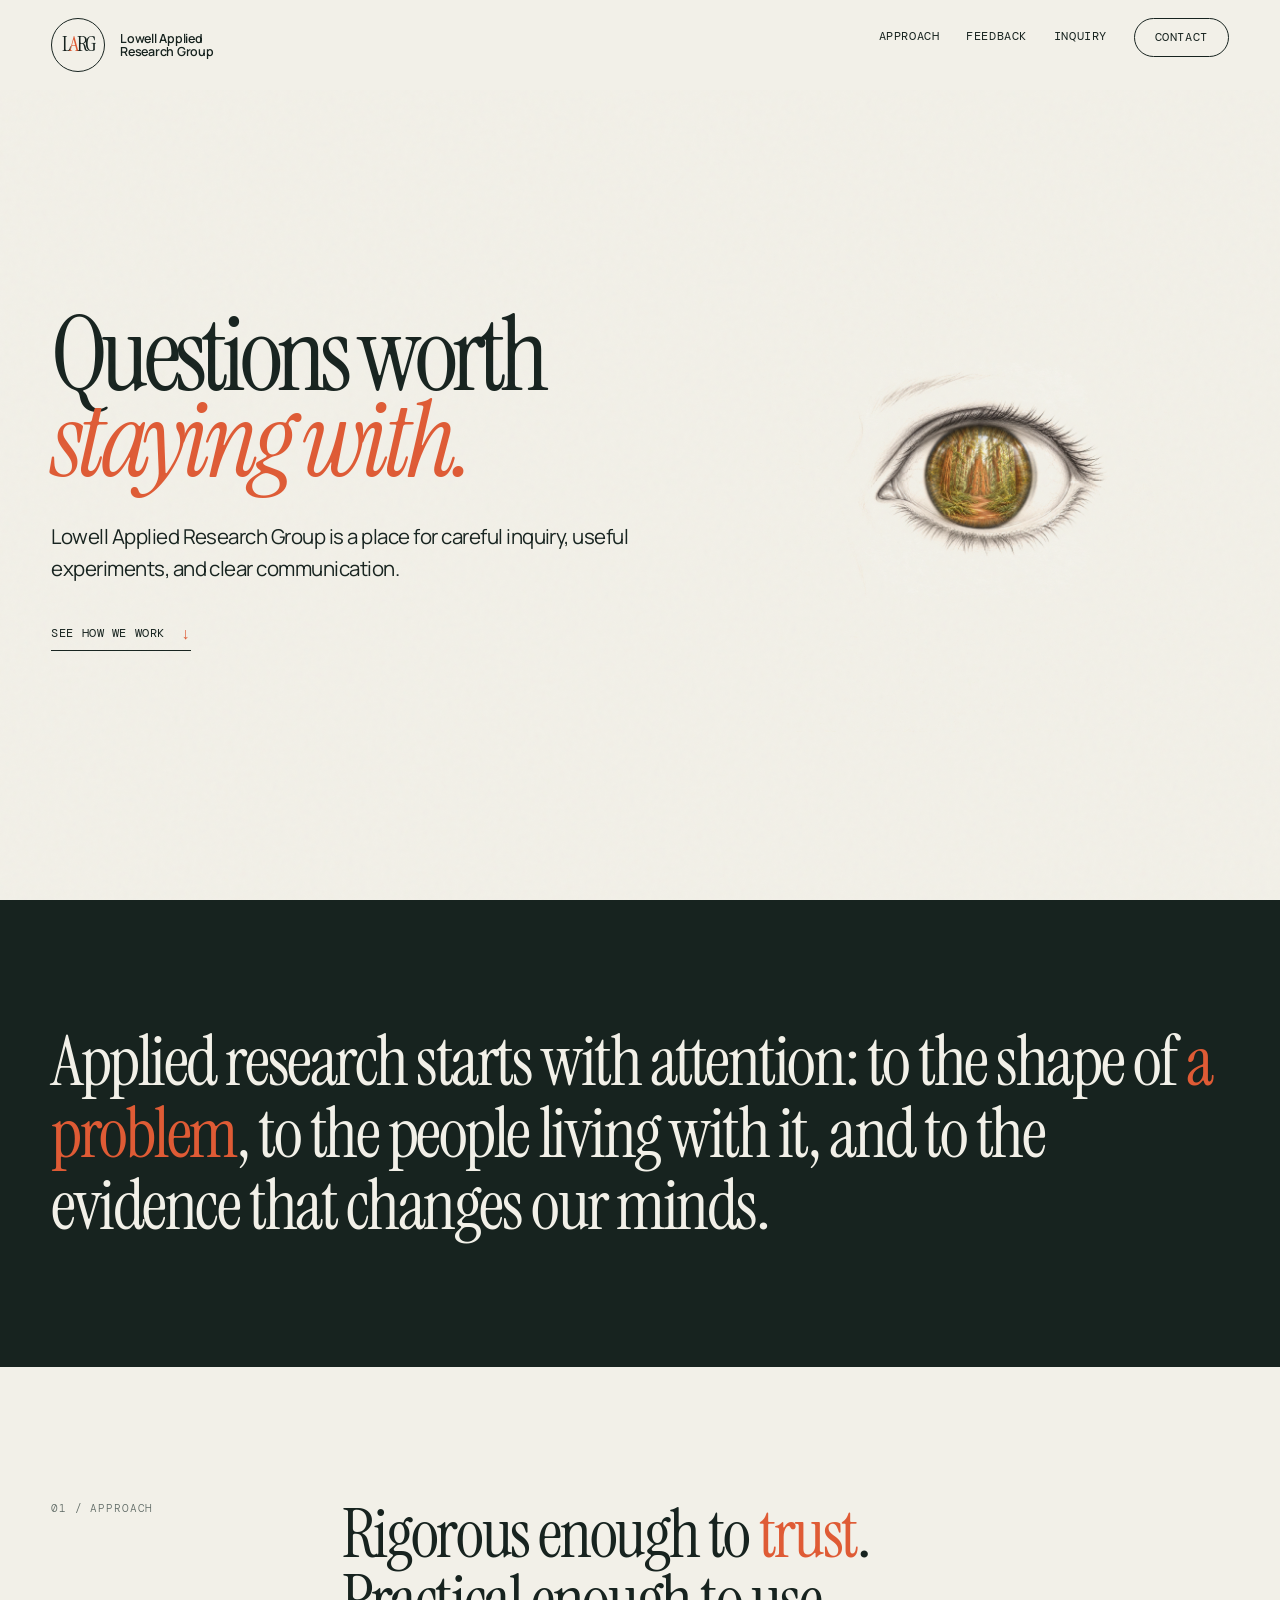
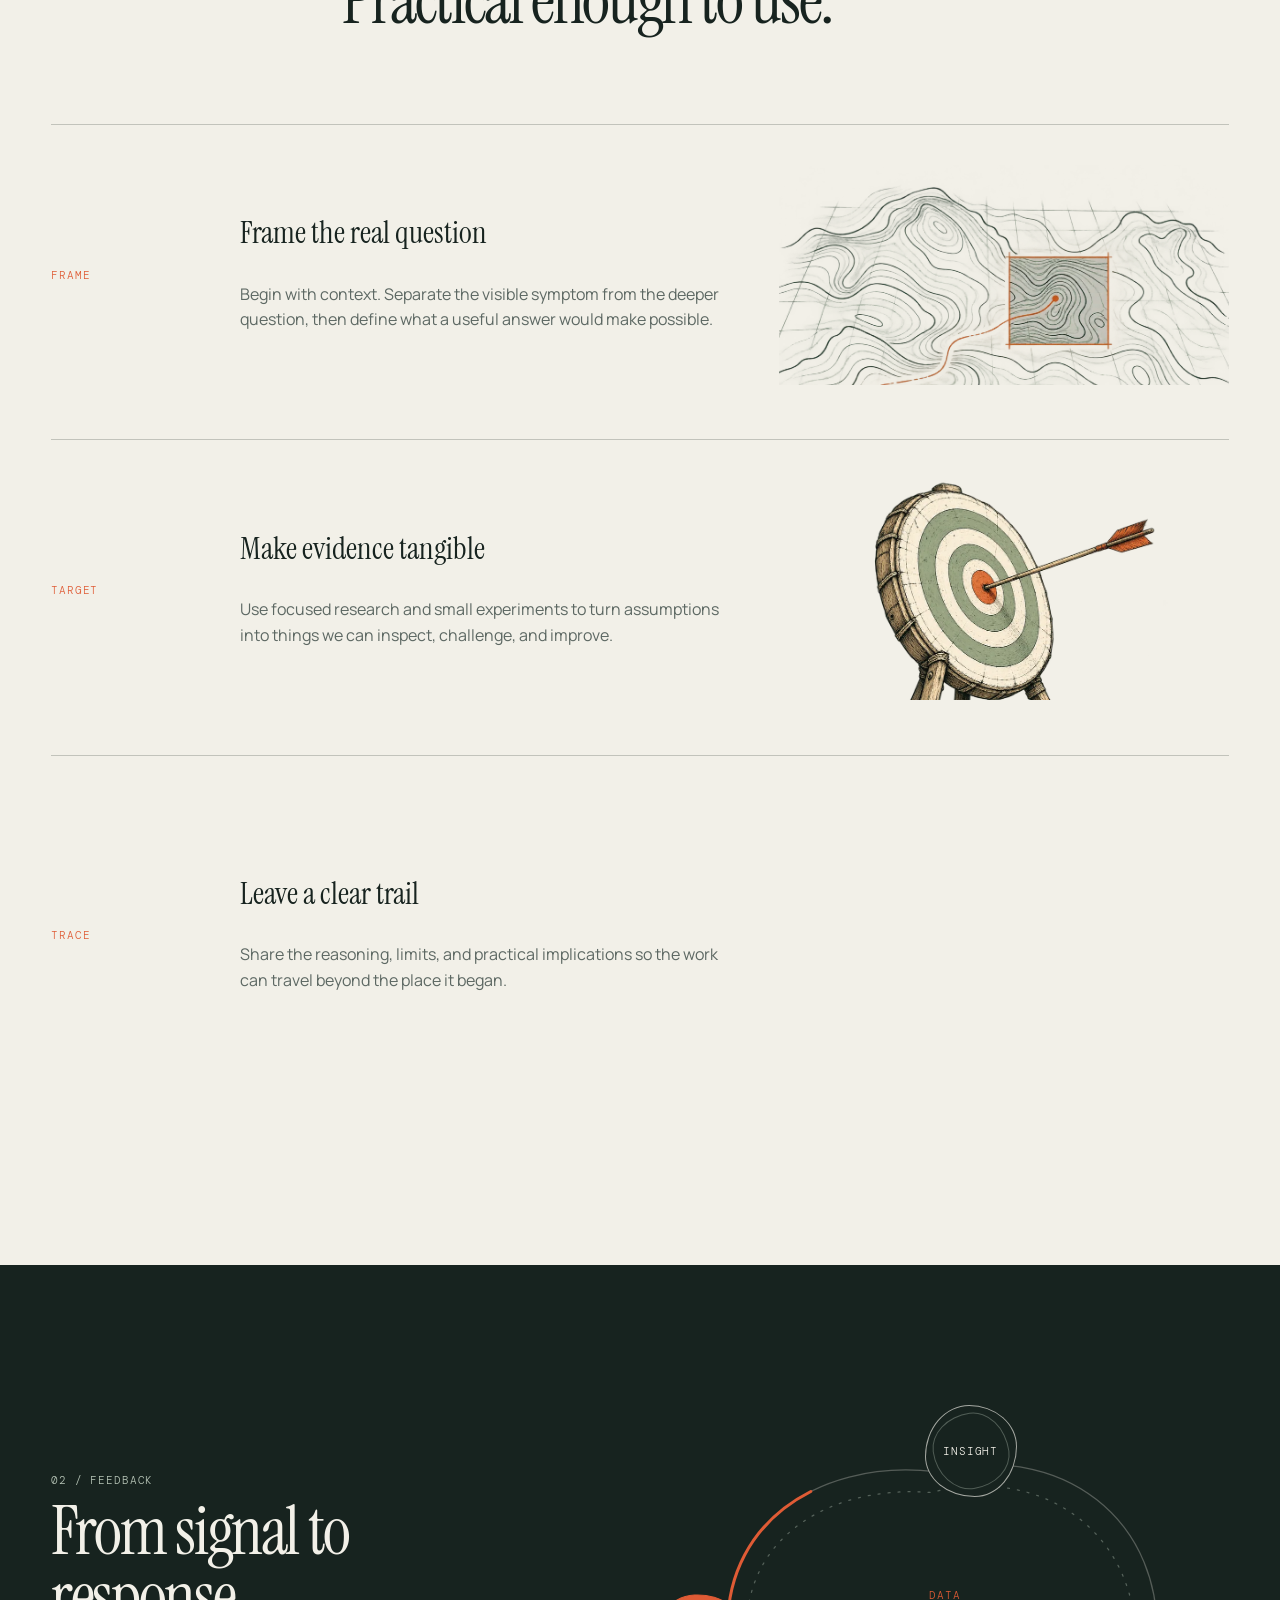
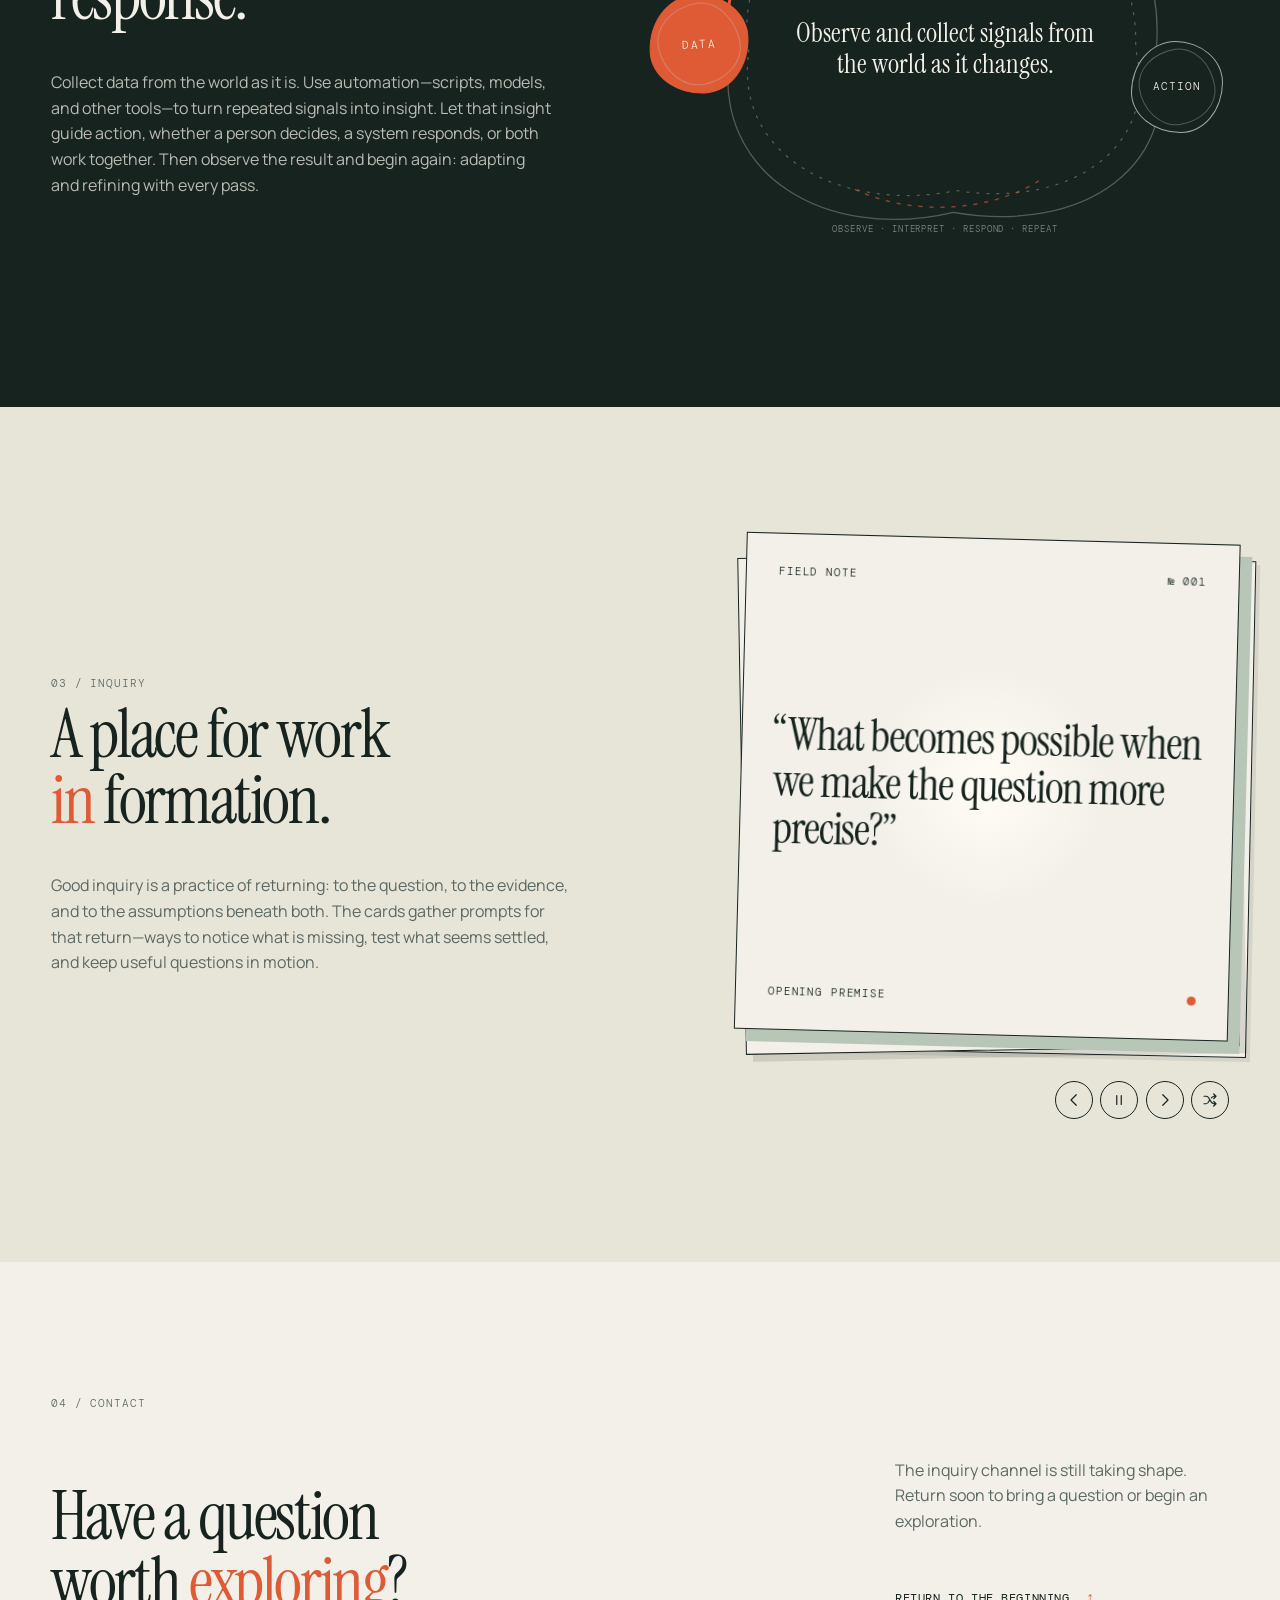
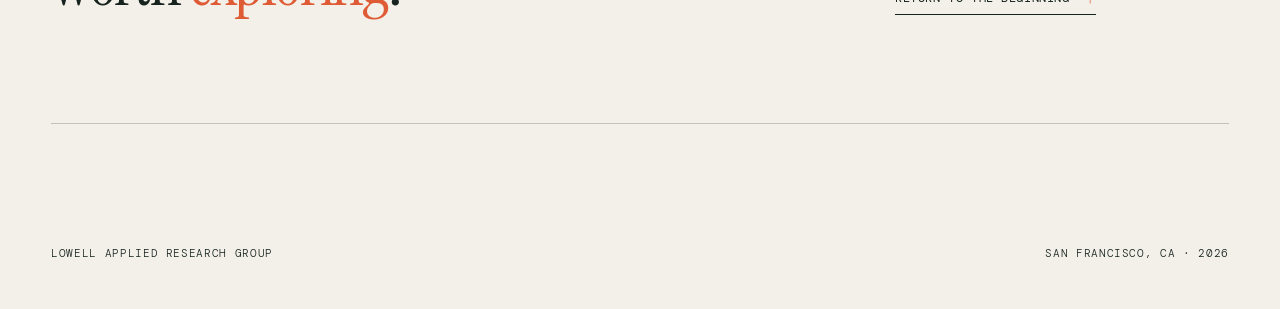
==== commit 0615e313: "Build concentric forest eye deep zoom" ====
--- a/index.html
+++ b/index.html
@@ -17,7 +17,7 @@
   <meta name="twitter:image" content="https://lowellappliedresearch.group/assets/og-image.png">
   <title>Lowell Applied Research Group</title>
   <link rel="canonical" href="https://lowellappliedresearch.group/">
-  <link rel="icon" href="/assets/favicon.svg" type="image/svg+xml">
+  <link rel="icon" href="/assets/favicon.png" type="image/png" sizes="32x32">
   <link rel="apple-touch-icon" href="/assets/apple-touch-icon.png">
   <link rel="manifest" href="/site.webmanifest">
   <link rel="stylesheet" href="styles.css">
@@ -57,53 +57,32 @@
       </div>
 
       <div class="field" aria-hidden="true">
-        <svg viewBox="0 0 640 640" role="img">
-          <defs>
-            <clipPath id="glass-eye-clip">
-              <path d="M62 346C117 243 215 182 327 179C431 176 526 228 581 316C524 411 426 461 313 457C203 453 111 414 62 346Z" />
-            </clipPath>
-            <clipPath id="iris-reflection-clip">
-              <ellipse cx="322" cy="321" rx="83" ry="78"/>
-            </clipPath>
-            <linearGradient id="glass-wash" x1=".18" y1=".08" x2=".82" y2=".92">
-              <stop offset="0" stop-color="#fff" stop-opacity=".58"/>
-              <stop offset=".46" stop-color="#dfe8df" stop-opacity=".08"/>
-              <stop offset="1" stop-color="#789083" stop-opacity=".28"/>
-            </linearGradient>
-            <radialGradient id="forest-fade">
-              <stop offset="64%" stop-color="white"/>
-              <stop offset="100%" stop-color="black"/>
-            </radialGradient>
-            <mask id="forest-vignette">
-              <rect width="640" height="640" fill="url(#forest-fade)"/>
-            </mask>
-          </defs>
-          <g class="forest-journey">
-            <image href="/assets/redwood-grove.svg" x="20" y="100" width="600" height="400" preserveAspectRatio="xMidYMid meet" mask="url(#forest-vignette)" />
-          </g>
-          <g class="eye-form">
-            <path class="eye-shadow" d="M65 351C126 431 214 471 316 474C431 477 531 424 589 323C523 414 426 458 315 454C207 451 116 412 65 351Z"/>
-            <path class="eye-rim" d="M62 346C117 243 215 182 327 179C431 176 526 228 581 316C524 411 426 461 313 457C203 453 111 414 62 346Z" />
-            <path class="eye-lid" d="M68 342C151 216 267 175 371 190C456 202 528 250 579 315" />
-          </g>
-          <g class="iris-reflection">
-            <g clip-path="url(#iris-reflection-clip)">
-              <image href="/assets/redwood-grove.svg" x="59" y="146" width="526" height="370" preserveAspectRatio="xMidYMid slice" />
-              <ellipse class="iris-wash" cx="322" cy="321" rx="83" ry="78"/>
-            </g>
-            <ellipse class="iris-ring" cx="322" cy="321" rx="83" ry="78"/>
-          </g>
-          <g class="full-eye-reflection">
-            <g clip-path="url(#glass-eye-clip)">
-              <image class="eye-forest" href="/assets/redwood-grove.svg" x="59" y="146" width="526" height="370" preserveAspectRatio="xMidYMid slice" />
-              <path class="glass-wash" d="M62 346C117 243 215 182 327 179C431 176 526 228 581 316C524 411 426 461 313 457C203 453 111 414 62 346Z"/>
-            </g>
-          </g>
-          <g class="eye-sheen">
-            <path class="eye-highlight" d="M151 288C203 227 278 208 345 215" />
-            <path class="eye-glint" d="M183 269C205 245 230 232 257 224" />
-          </g>
-        </svg>
+        <div class="forest-eye-camera">
+          <div class="forest-eye-art">
+            <picture>
+              <source media="(max-width: 760px)" srcset="/assets/forest-eye-deep-4096.webp">
+              <img src="/assets/forest-eye-deep-master.webp" alt="" width="8192" height="8192" decoding="async" fetchpriority="high">
+            </picture>
+            <svg class="eye-glass" viewBox="0 0 640 640" aria-hidden="true">
+              <defs>
+                <radialGradient id="cornea-wash" cx="38%" cy="31%" r="67%">
+                  <stop offset="0" stop-color="#fff" stop-opacity=".28"/>
+                  <stop offset=".5" stop-color="#dce7df" stop-opacity=".07"/>
+                  <stop offset="1" stop-color="#49685b" stop-opacity=".17"/>
+                </radialGradient>
+                <linearGradient id="cornea-flare" x1=".15" y1=".08" x2=".72" y2=".78">
+                  <stop offset="0" stop-color="#fff" stop-opacity=".82"/>
+                  <stop offset=".45" stop-color="#fff" stop-opacity=".12"/>
+                  <stop offset="1" stop-color="#fff" stop-opacity="0"/>
+                </linearGradient>
+              </defs>
+              <circle class="glass-wash" cx="320" cy="320" r="66"/>
+              <path class="glass-arc" d="M274 304C291 278 322 266 350 273C365 277 376 284 386 295"/>
+              <ellipse class="glass-flare" cx="296" cy="292" rx="27" ry="10" transform="rotate(-24 296 292)"/>
+              <circle class="glass-glint" cx="354" cy="302" r="4"/>
+            </svg>
+          </div>
+        </div>
       </div>
     </section>
 
@@ -144,7 +123,7 @@
             <p>Share the reasoning, limits, and practical implications so the work can travel beyond the place it began.</p>
           </div>
           <figure class="approach-illustration illustration-trail" aria-label="A winding trail leads through a grove of orange-trunked redwoods">
-            <img src="/assets/redwood-grove.svg" alt="" width="1200" height="800">
+            <img src="/assets/redwood-grove-final.webp" alt="" width="1254" height="800" loading="lazy" decoding="async">
           </figure>
         </li>
       </ol>
--- a/styles.css
+++ b/styles.css
@@ -83,50 +83,42 @@
 .text-link span { color: var(--signal); font-size: 1rem; transition: transform .2s ease; }
 .text-link:hover span { transform: translateY(3px); }
 
-.field { position: relative; width: min(100%, 610px); justify-self: end; }
-.field svg { display: block; width: 100%; overflow: hidden; }
+.field { position: relative; width: min(100%, 610px); aspect-ratio: 1; justify-self: end; overflow: hidden; }
 @keyframes breathe { 50% { r: 13px; opacity: .45; } }
-.forest-journey { transform-origin: 320px 330px; animation: forest-camera 16s cubic-bezier(.42,0,.2,1) infinite alternate; }
-.forest-journey image { opacity: .96; }
-.eye-form, .iris-reflection, .full-eye-reflection, .eye-sheen { transform-origin: 322px 321px; opacity: 0; }
-.eye-form { animation: eye-form-arrives 16s ease-in-out infinite alternate; }
-.iris-reflection { animation: iris-arrives 16s cubic-bezier(.3,.7,.25,1) infinite alternate; }
-.full-eye-reflection { animation: reflection-expands 16s cubic-bezier(.3,.7,.25,1) infinite alternate; }
-.eye-sheen { animation: sheen-arrives 16s ease-in-out infinite alternate; }
-.eye-shadow { fill: rgba(23, 35, 31, .12); transform: translateY(9px); }
-.glass-wash { fill: url(#glass-wash); }
-.eye-rim, .eye-lid, .eye-highlight, .eye-glint, .iris-ring { fill: none; stroke-linecap: round; }
-.eye-rim { stroke: var(--ink); stroke-width: 2.2; }
-.eye-lid { stroke: var(--signal); stroke-width: 2; opacity: .8; }
-.eye-highlight { stroke: rgba(255,255,255,.82); stroke-width: 12; opacity: .75; }
-.eye-glint { stroke: rgba(255,255,255,.95); stroke-width: 3.5; }
-.iris-wash { fill: rgba(184,198,184,.22); }
-.iris-ring { stroke: rgba(23,35,31,.5); stroke-width: 2; }
-.eye-forest { filter: saturate(.75) contrast(.92); }
-@keyframes forest-camera {
-  0%, 10% { transform: scale(8); opacity: 1; }
-  61%, 69% { transform: scale(1); opacity: 1; }
-  80% { transform: scale(.3); opacity: .72; }
-  86%, 100% { transform: scale(.26); opacity: 0; }
-}
-@keyframes eye-form-arrives {
-  0%, 69% { opacity: 0; transform: rotate(-5deg) scale(1); }
-  79% { opacity: .66; transform: rotate(-5deg) scale(1); }
-  92%, 100% { opacity: 1; transform: rotate(-5deg) scale(1); }
-}
-@keyframes iris-arrives {
-  0%, 70% { opacity: 0; transform: rotate(-5deg) scale(.94); }
-  79%, 86% { opacity: 1; transform: rotate(-5deg) scale(1); }
-  96%, 100% { opacity: 0; transform: rotate(-5deg) scale(1); }
-}
-@keyframes reflection-expands {
-  0%, 82% { opacity: 0; transform: rotate(-5deg) scale(1); }
-  89% { opacity: .58; transform: rotate(-5deg) scale(1); }
-  94%, 100% { opacity: 1; transform: rotate(-5deg) scale(1); }
-}
-@keyframes sheen-arrives {
-  0%, 86% { opacity: 0; transform: rotate(-5deg) scale(1); }
-  95%, 100% { opacity: 1; transform: rotate(-5deg) scale(1); }
+.forest-eye-camera { position: absolute; inset: 0; overflow: hidden; }
+.forest-eye-art {
+  position: absolute;
+  inset: 0;
+  transform-origin: 50% 50%;
+  will-change: transform;
+  animation: forest-eye-zoom 18s linear infinite alternate;
+}
+.forest-eye-art > picture, .forest-eye-art img { display: block; width: 100%; height: 100%; }
+.forest-eye-art img { object-fit: cover; }
+.eye-glass { position: absolute; inset: 0; width: 100%; height: 100%; opacity: 0; mix-blend-mode: screen; pointer-events: none; animation: glass-focus 18s linear infinite alternate; }
+.eye-glass .glass-wash { fill: url(#cornea-wash); }
+.eye-glass .glass-arc { fill: none; stroke: rgba(255,255,255,.78); stroke-width: 13; stroke-linecap: round; filter: blur(.6px); }
+.eye-glass .glass-flare { fill: url(#cornea-flare); filter: blur(2px); }
+.eye-glass .glass-glint { fill: rgba(255,255,255,.82); filter: blur(.4px); }
+@keyframes forest-eye-zoom {
+  0%, 8% { transform: scale(16); }
+  16% { transform: scale(12.9); }
+  24% { transform: scale(10.4); }
+  32% { transform: scale(8.4); }
+  40% { transform: scale(6.7); }
+  48% { transform: scale(5.4); }
+  56% { transform: scale(4.3); }
+  64% { transform: scale(3.4); }
+  72% { transform: scale(2.65); }
+  80% { transform: scale(1.95); }
+  88% { transform: scale(1.38); }
+  94%, 100% { transform: scale(1); }
+}
+@keyframes glass-focus {
+  0%, 72% { opacity: 0; }
+  80% { opacity: .08; }
+  88% { opacity: .28; }
+  94%, 100% { opacity: .32; }
 }
 
 .statement { background: var(--ink); color: var(--paper); padding: 14vh max(4vw, calc((100vw - 1325px)/2)); }
@@ -147,7 +139,7 @@
 .illustration-frame img { width: 112%; max-width: none; }
 .illustration-evidence img { width: 108%; max-width: none; }
 .illustration-trail { position: relative; height: 280px; }
-.illustration-trail img { width: 100%; max-width: none; object-fit: contain; object-position: center bottom; filter: saturate(.78) contrast(.96); }
+.illustration-trail img { width: 100%; max-width: none; object-fit: cover; object-position: center bottom; filter: saturate(.78) contrast(.96); }
 .approach-illustration svg { display: block; width: 100%; overflow: visible; }
 .approach-illustration path, .approach-illustration ellipse, .approach-illustration circle { fill: none; stroke: var(--ink); stroke-width: 1.5; stroke-linecap: round; stroke-linejoin: round; }
 .approach-illustration .land, .approach-illustration .tree-ring { stroke: var(--sage); }
@@ -285,8 +277,8 @@
 @media (prefers-reduced-motion: reduce) {
   html { scroll-behavior: auto; }
   *, *::before, *::after { animation-duration: .01ms !important; animation-iteration-count: 1 !important; transition-duration: .01ms !important; }
-  .forest-journey, .iris-reflection { display: none; }
-  .eye-form, .full-eye-reflection, .eye-sheen { opacity: 1; transform: rotate(-5deg); }
+  .forest-eye-art { animation: none; transform: scale(1); }
+  .eye-glass { animation: none; opacity: .32; }
   .feedback-loop { aspect-ratio: auto; display: grid; grid-template-columns: repeat(3, 1fr); gap: 1rem; }
   .loop-drawing, .loop-caption { display: none; }
   .loop-node { position: relative; inset: auto; justify-self: center; }
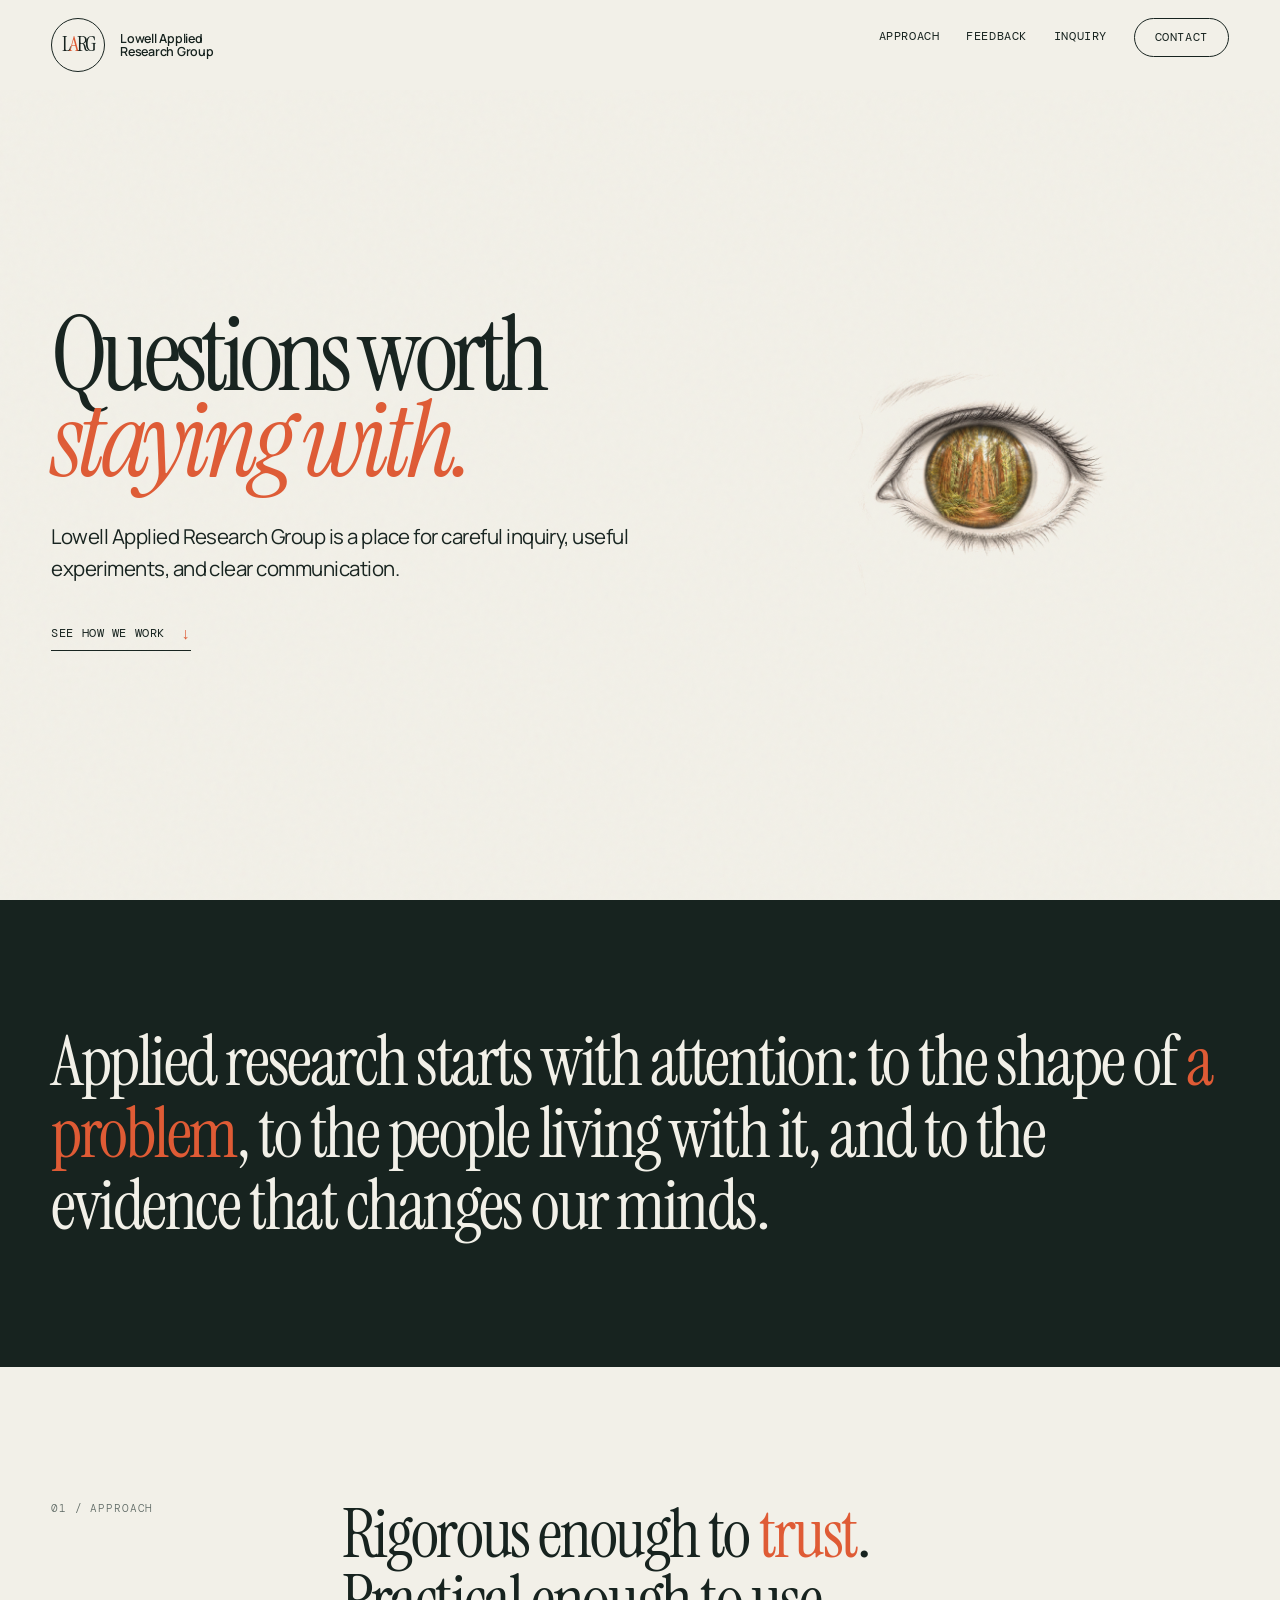
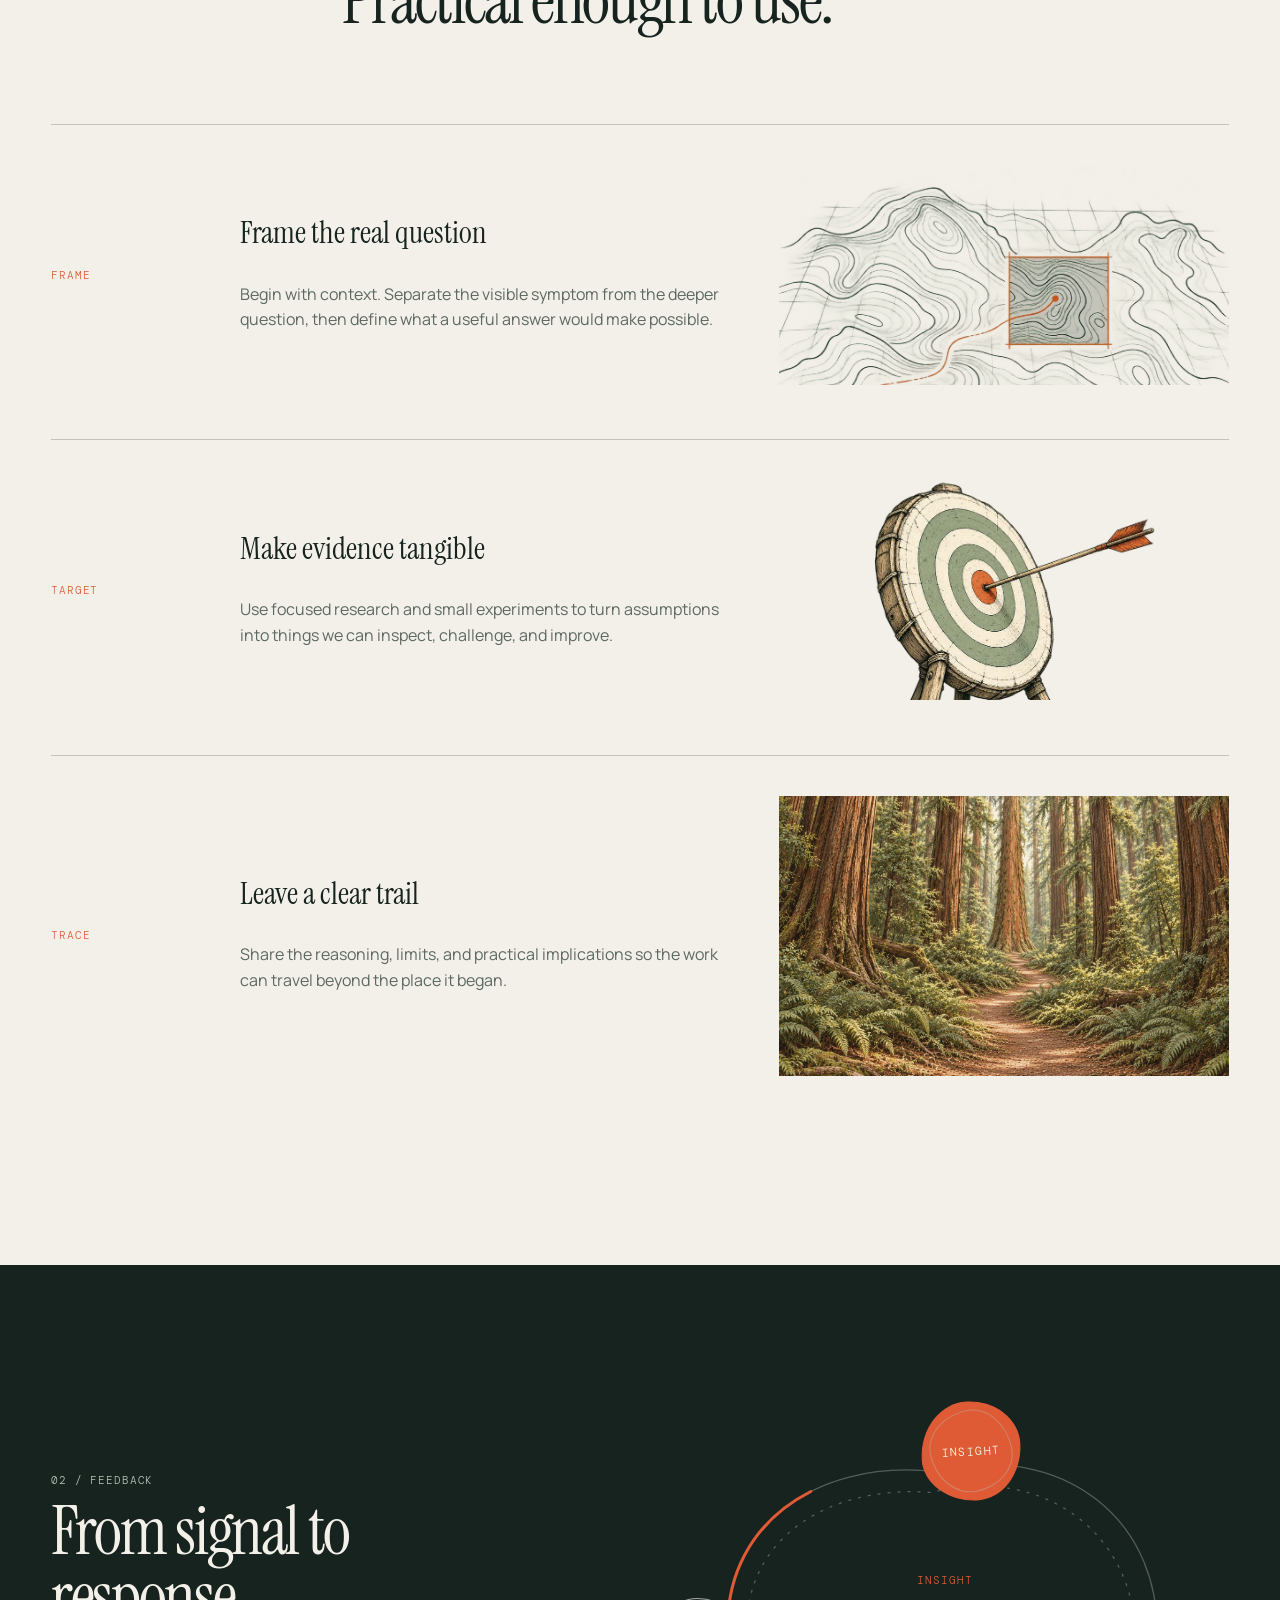
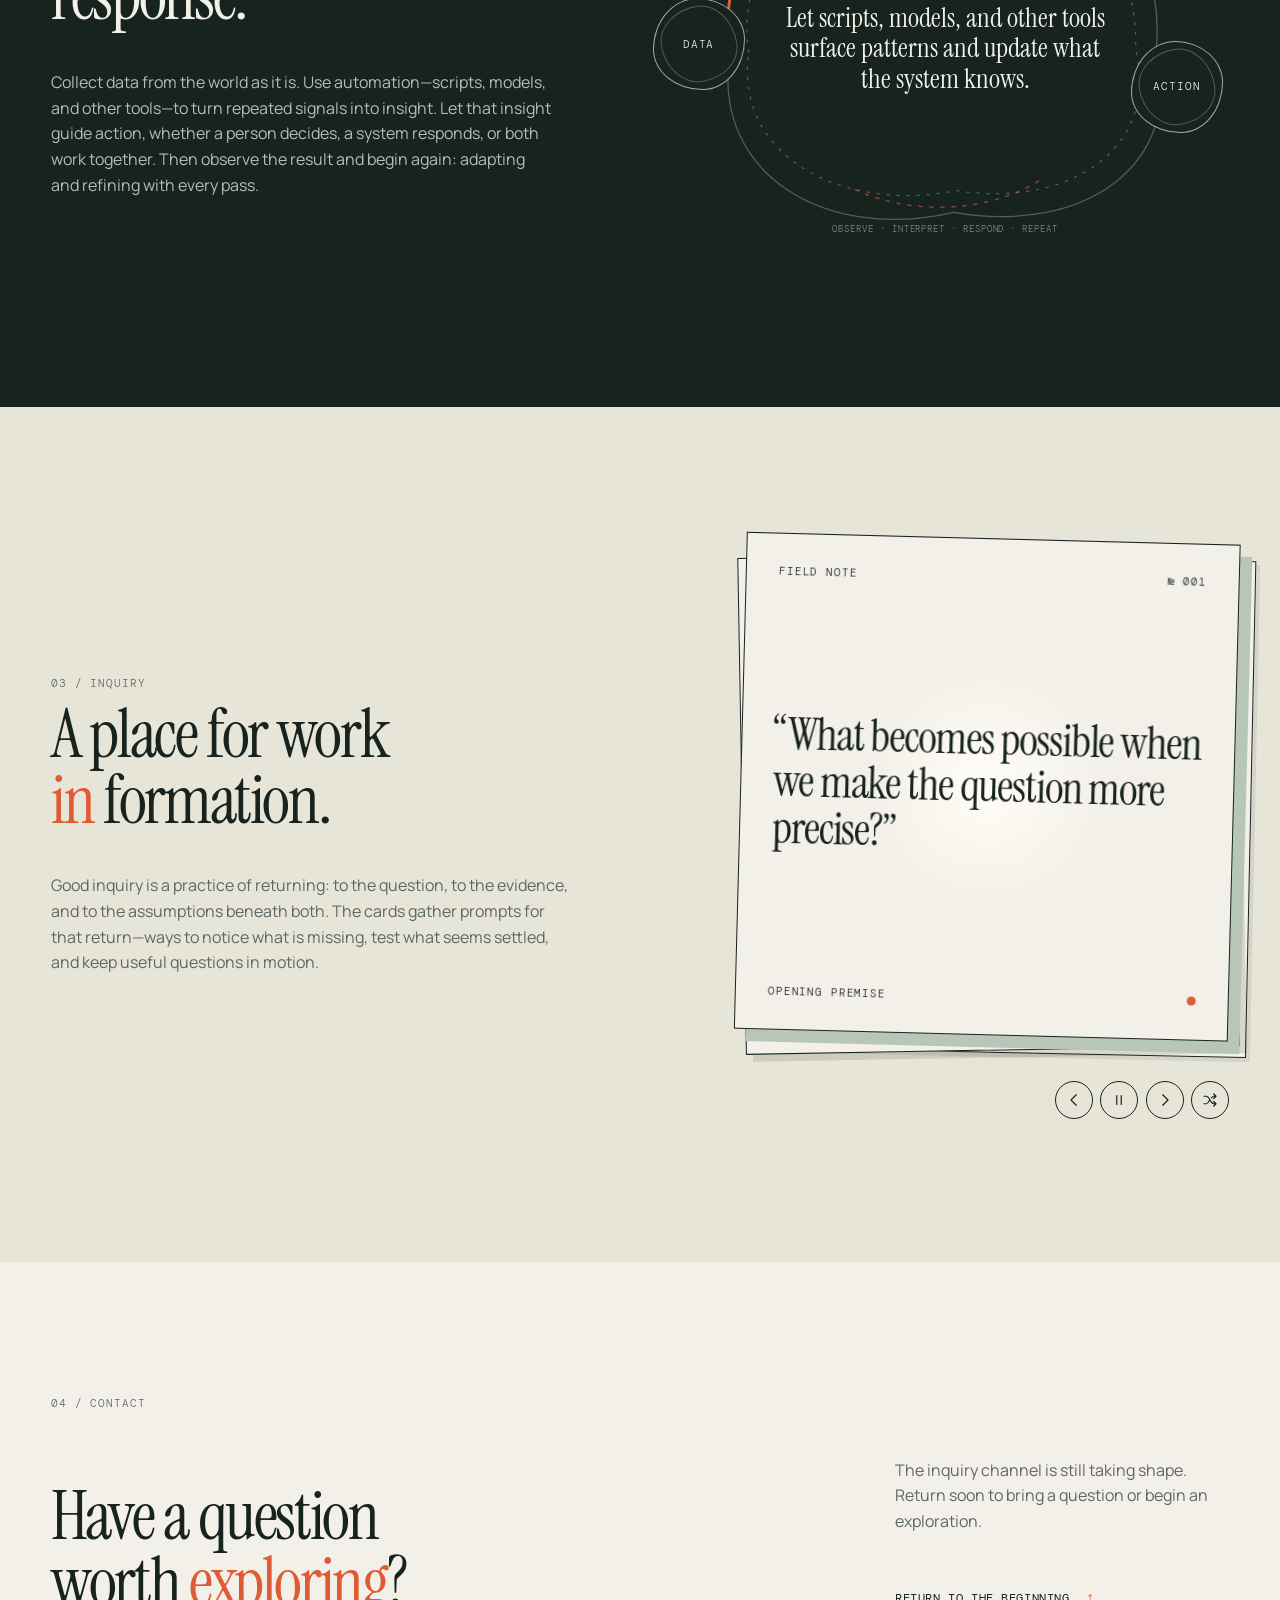
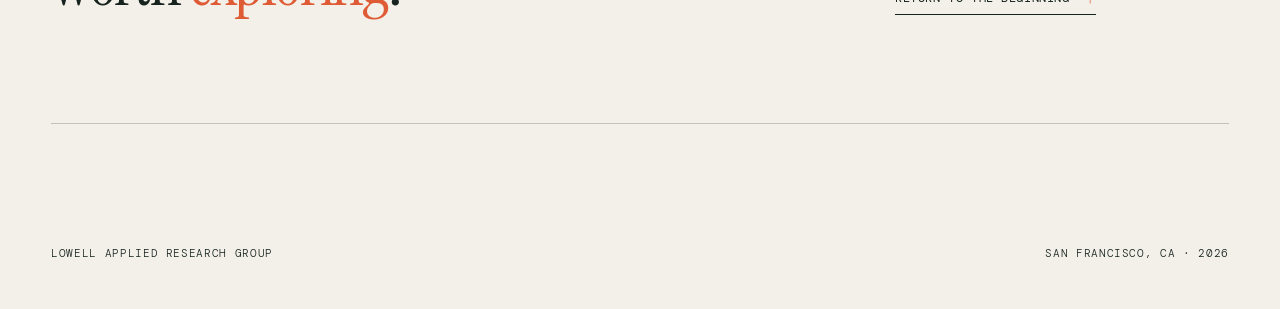
==== commit 985d5c5b: "Sharpen the forest eye close zoom" ====
--- a/index.html
+++ b/index.html
@@ -59,10 +59,7 @@
       <div class="field" aria-hidden="true">
         <div class="forest-eye-camera">
           <div class="forest-eye-art">
-            <picture>
-              <source media="(max-width: 760px)" srcset="/assets/forest-eye-deep-4096.webp">
-              <img src="/assets/forest-eye-deep-master.webp" alt="" width="8192" height="8192" decoding="async" fetchpriority="high">
-            </picture>
+            <img src="/assets/forest-eye-deep-master.webp" alt="" width="8192" height="8192" decoding="async" fetchpriority="high">
             <svg class="eye-glass" viewBox="0 0 640 640" aria-hidden="true">
               <defs>
                 <radialGradient id="cornea-wash" cx="38%" cy="31%" r="67%">
--- a/styles.css
+++ b/styles.css
@@ -93,25 +93,24 @@
   will-change: transform;
   animation: forest-eye-zoom 18s linear infinite alternate;
 }
-.forest-eye-art > picture, .forest-eye-art img { display: block; width: 100%; height: 100%; }
-.forest-eye-art img { object-fit: cover; }
+.forest-eye-art > img { display: block; width: 100%; height: 100%; object-fit: cover; }
 .eye-glass { position: absolute; inset: 0; width: 100%; height: 100%; opacity: 0; mix-blend-mode: screen; pointer-events: none; animation: glass-focus 18s linear infinite alternate; }
 .eye-glass .glass-wash { fill: url(#cornea-wash); }
 .eye-glass .glass-arc { fill: none; stroke: rgba(255,255,255,.78); stroke-width: 13; stroke-linecap: round; filter: blur(.6px); }
 .eye-glass .glass-flare { fill: url(#cornea-flare); filter: blur(2px); }
 .eye-glass .glass-glint { fill: rgba(255,255,255,.82); filter: blur(.4px); }
 @keyframes forest-eye-zoom {
-  0%, 8% { transform: scale(16); }
-  16% { transform: scale(12.9); }
-  24% { transform: scale(10.4); }
-  32% { transform: scale(8.4); }
-  40% { transform: scale(6.7); }
-  48% { transform: scale(5.4); }
-  56% { transform: scale(4.3); }
-  64% { transform: scale(3.4); }
-  72% { transform: scale(2.65); }
-  80% { transform: scale(1.95); }
-  88% { transform: scale(1.38); }
+  0%, 12% { transform: scale(20); }
+  20% { transform: scale(15.6); }
+  28% { transform: scale(12.2); }
+  36% { transform: scale(9.5); }
+  44% { transform: scale(7.4); }
+  52% { transform: scale(5.8); }
+  60% { transform: scale(4.5); }
+  68% { transform: scale(3.5); }
+  76% { transform: scale(2.7); }
+  84% { transform: scale(2); }
+  90% { transform: scale(1.45); }
   94%, 100% { transform: scale(1); }
 }
 @keyframes glass-focus {
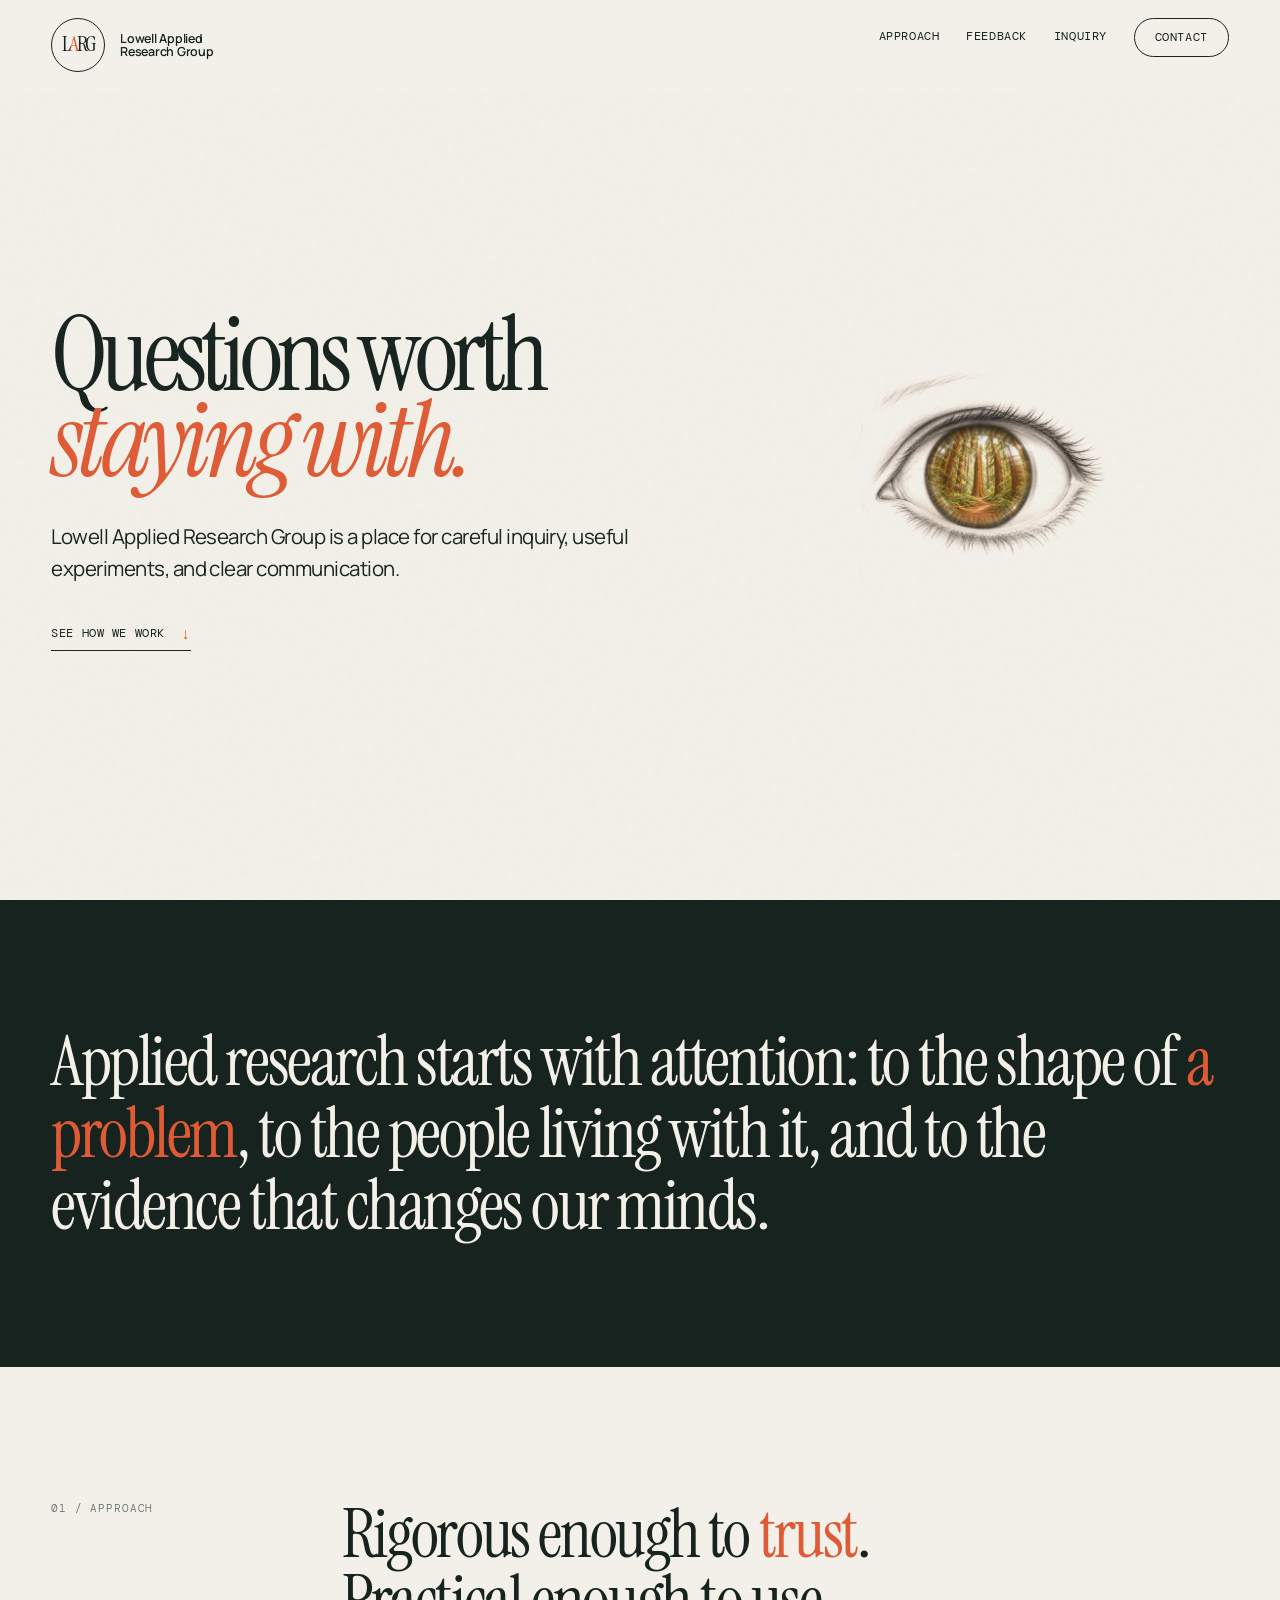
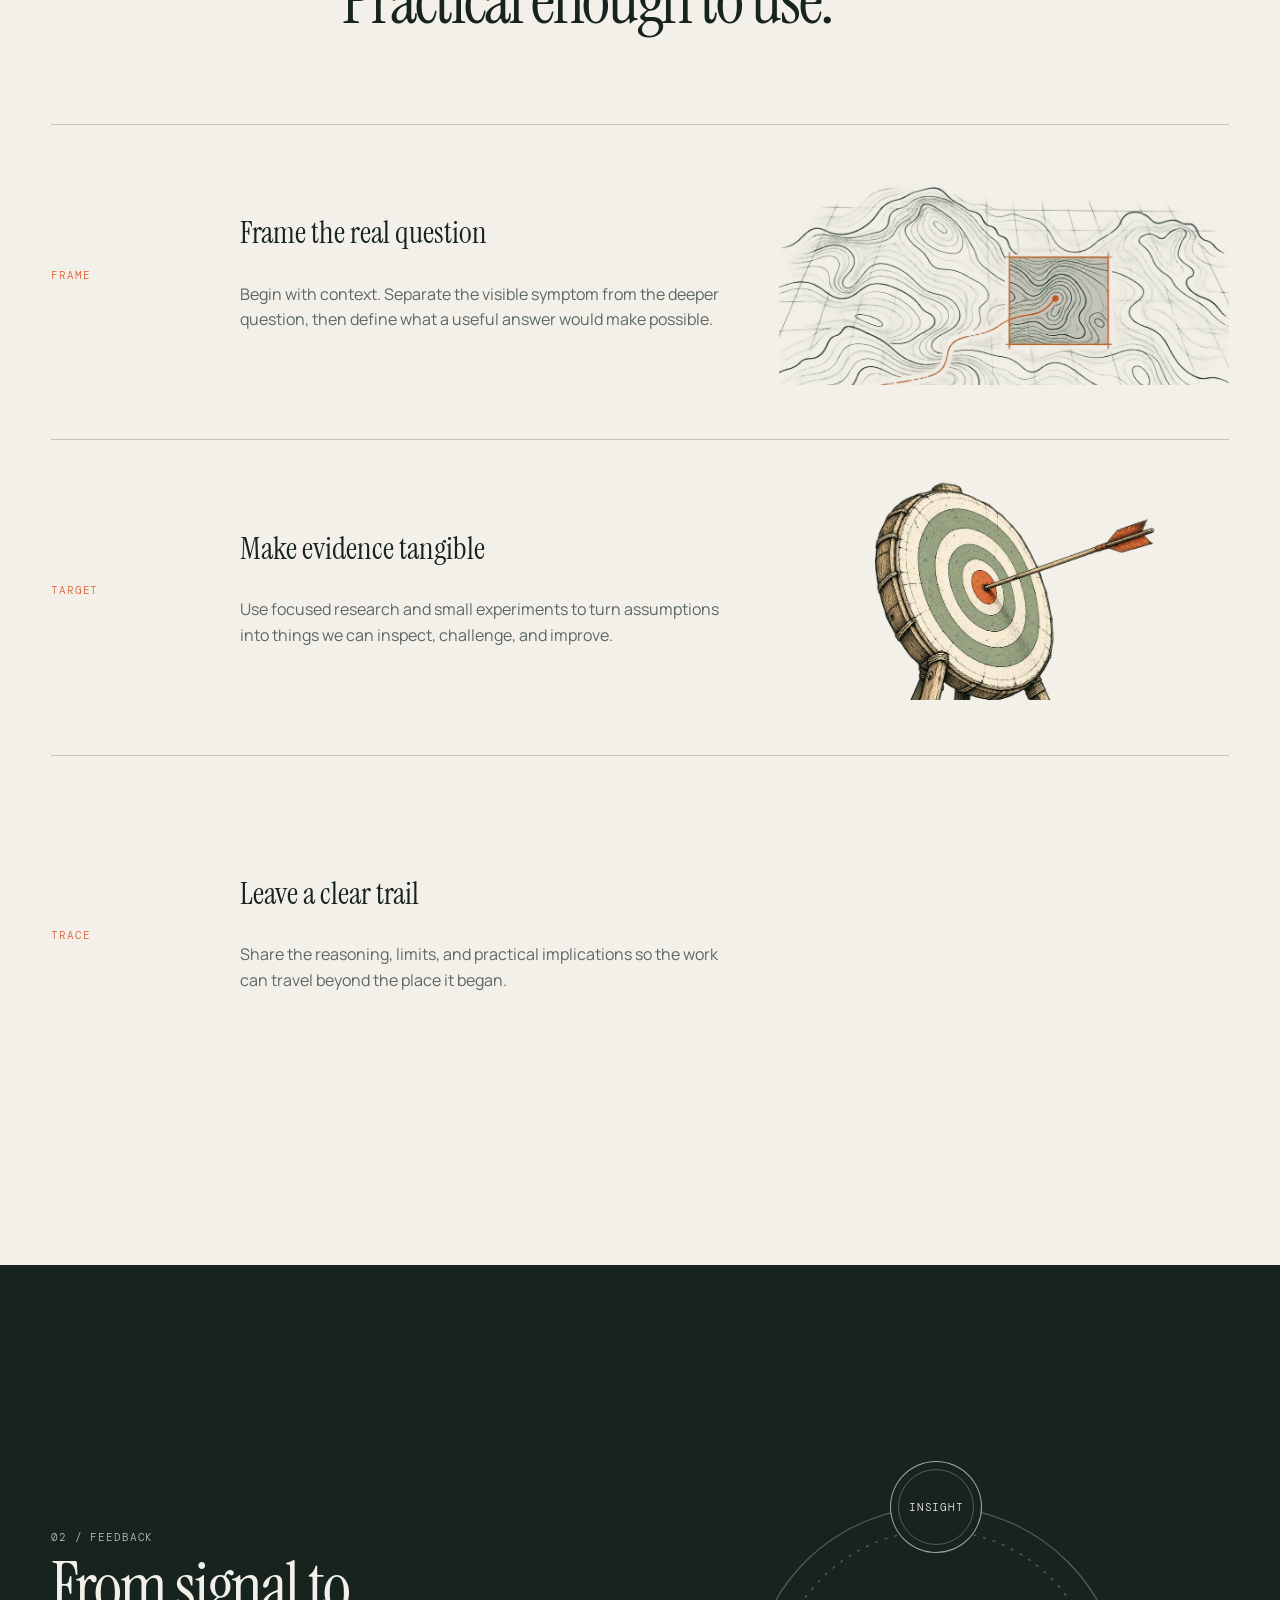
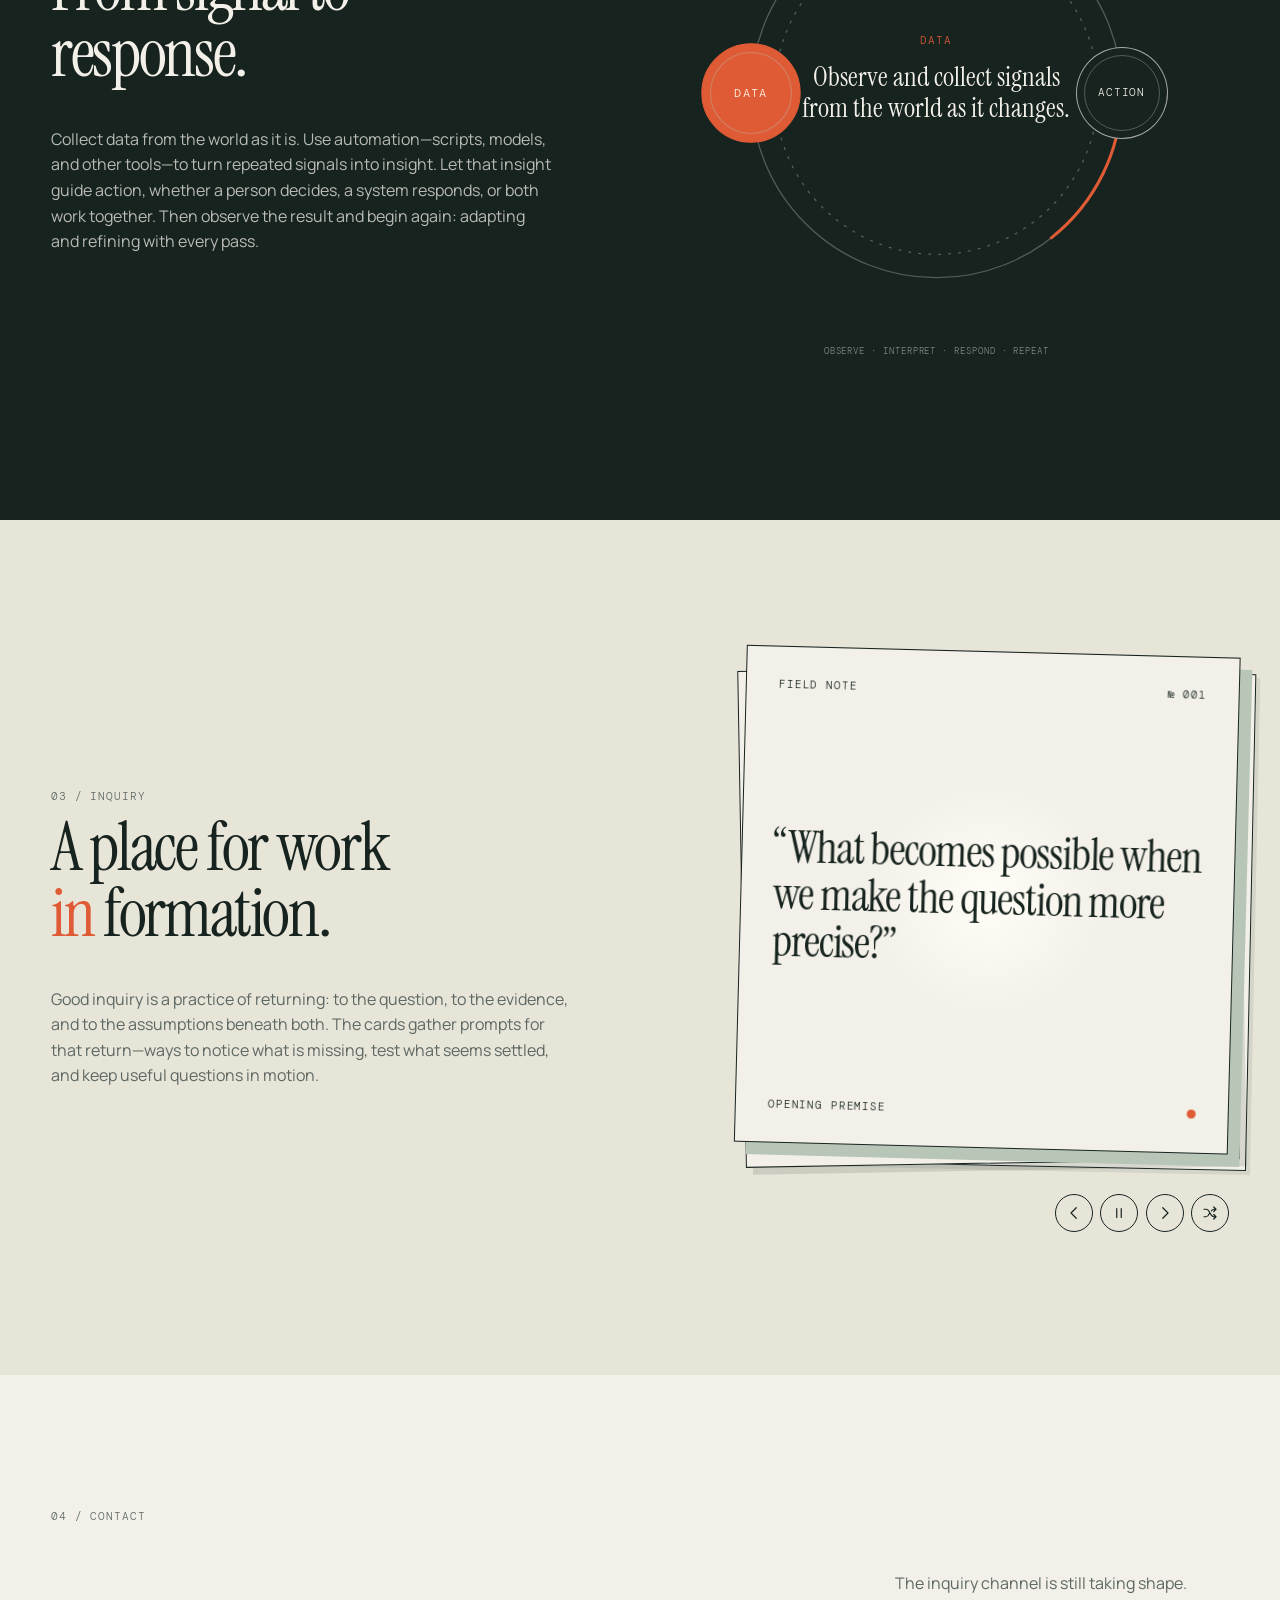
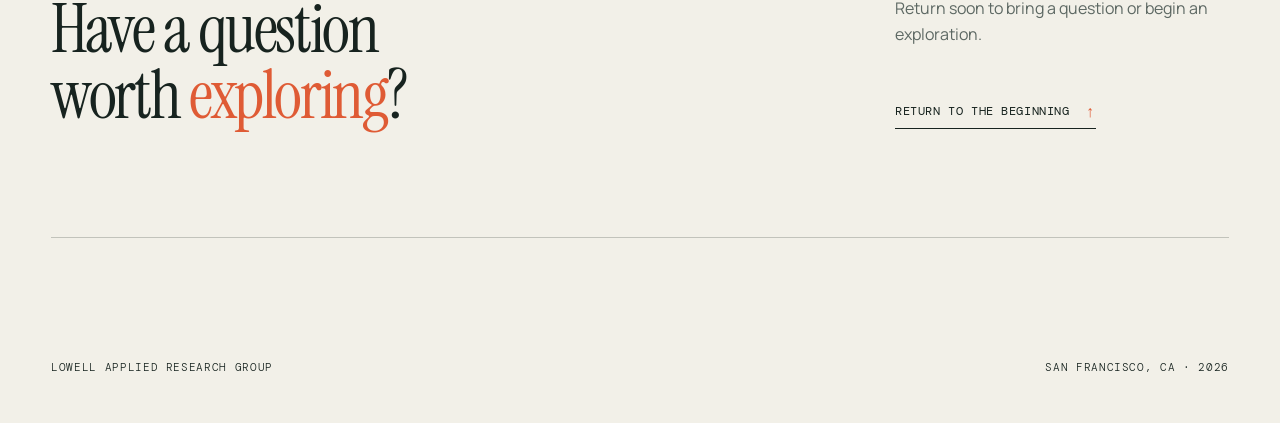
==== commit 97c4d0bd: "Simplify the feedback loop graphic" ====
--- a/index.html
+++ b/index.html
@@ -133,11 +133,10 @@
         <p>Collect data from the world as it is. Use automation—scripts, models, and other tools—to turn repeated signals into insight. Let that insight guide action, whether a person decides, a system responds, or both work together. Then observe the result and begin again: adapting and refining with every pass.</p>
       </div>
       <div class="feedback-loop reveal" data-feedback-loop>
-        <svg class="loop-drawing" viewBox="0 0 620 500" aria-hidden="true">
-          <path class="loop-contour loop-contour-a" d="M91 268C72 140 179 61 309 76C440 42 555 126 543 264C573 387 467 461 328 437C193 469 71 397 91 268Z"/>
-          <path class="loop-contour loop-contour-b" d="M111 267C94 157 186 89 304 98C426 67 526 145 521 264C547 367 454 433 331 414C211 438 95 378 111 267Z"/>
-          <path class="loop-trace" pathLength="100" d="M91 268C72 140 179 61 309 76C440 42 555 126 543 264C573 387 467 461 328 437C193 469 71 397 91 268Z"/>
-          <path class="loop-return" d="M418 404C363 438 280 441 220 411"/>
+        <svg class="loop-drawing" viewBox="0 0 600 600" aria-hidden="true">
+          <circle class="loop-contour loop-contour-a" cx="300" cy="300" r="190"/>
+          <circle class="loop-contour loop-contour-b" cx="300" cy="300" r="166"/>
+          <circle class="loop-trace" pathLength="100" cx="300" cy="300" r="190"/>
         </svg>
         <button class="loop-node node-data" type="button" data-feedback-stage="0" aria-pressed="true"><span>Data</span></button>
         <button class="loop-node node-insight" type="button" data-feedback-stage="1" aria-pressed="false"><span>Insight</span></button>
--- a/styles.css
+++ b/styles.css
@@ -152,30 +152,29 @@
 .feedback { background: var(--ink); color: var(--paper); padding: 15vh max(4vw, calc((100vw - 1325px)/2)); display: grid; grid-template-columns: .86fr 1fr; gap: 7vw; align-items: center; }
 .feedback .section-number { color: var(--sage); }
 .feedback-copy > p:last-child { max-width: 590px; margin: 2.5rem 0 0; color: rgba(242,240,232,.74); }
-.feedback-loop { position: relative; min-width: 0; aspect-ratio: 620 / 500; }
+.feedback-loop { position: relative; width: min(100%, 620px); min-width: 0; aspect-ratio: 1; justify-self: center; }
 .loop-drawing { position: absolute; inset: 0; width: 100%; height: 100%; overflow: visible; }
-.loop-contour, .loop-trace, .loop-return { fill: none; vector-effect: non-scaling-stroke; stroke-linecap: round; stroke-linejoin: round; }
+.loop-contour, .loop-trace { fill: none; vector-effect: non-scaling-stroke; stroke-linecap: round; stroke-linejoin: round; }
 .loop-contour { stroke: rgba(242,240,232,.28); stroke-width: 1.25; }
 .loop-contour-b { stroke: rgba(184,198,184,.38); stroke-dasharray: 2 8; }
 .loop-trace { stroke: var(--signal); stroke-width: 3; stroke-dasharray: 14 86; animation: loop-travel 8s linear infinite; }
-.loop-return { stroke: rgba(223,91,53,.58); stroke-width: 1.5; stroke-dasharray: 3 8; }
 .feedback-loop[data-paused="true"] .loop-trace { animation-play-state: paused; }
 @keyframes loop-travel { to { stroke-dashoffset: -100; } }
-.loop-node { position: absolute; z-index: 3; display: grid; place-items: center; width: 92px; height: 92px; padding: 0; appearance: none; border: 1px solid rgba(242,240,232,.65); border-radius: 48% 52% 46% 54% / 56% 45% 55% 44%; background: var(--ink); color: var(--paper); cursor: pointer; font: 300 .67rem/1 var(--mono); text-transform: uppercase; letter-spacing: .08em; transition: transform .3s ease, background .3s ease, color .3s ease, border-color .3s ease; }
-.loop-node::before { content: ""; position: absolute; inset: 7px; border: 1px solid rgba(184,198,184,.36); border-radius: 55% 45% 53% 47% / 44% 57% 43% 56%; transform: rotate(-8deg); }
-.loop-node:hover, .loop-node:focus-visible, .loop-node[aria-pressed="true"] { transform: scale(1.08) rotate(-3deg); background: var(--signal); color: #fffaf0; border-color: var(--signal); }
+.loop-node { position: absolute; z-index: 3; display: grid; place-items: center; width: 92px; height: 92px; translate: -50% -50%; padding: 0; appearance: none; border: 1px solid rgba(242,240,232,.65); border-radius: 50%; background: var(--ink); color: var(--paper); cursor: pointer; font: 300 .67rem/1 var(--mono); text-transform: uppercase; letter-spacing: .08em; transition: transform .3s ease, background .3s ease, color .3s ease, border-color .3s ease; }
+.loop-node::before { content: ""; position: absolute; inset: 7px; border: 1px solid rgba(184,198,184,.36); border-radius: 50%; }
+.loop-node:hover, .loop-node:focus-visible, .loop-node[aria-pressed="true"] { transform: scale(1.08); background: var(--signal); color: #fffaf0; border-color: var(--signal); }
 .loop-node:focus-visible { outline: 3px solid var(--sage); outline-offset: 5px; }
-.node-data { left: 1.5%; top: 42%; }
-.node-insight { left: 48%; top: 1%; }
-.node-action { right: 1%; top: 51%; }
-.feedback-stage-copy { position: absolute; z-index: 2; left: 23%; right: 20%; top: 34%; min-height: 150px; display: grid; place-items: center; text-align: center; }
+.node-data { left: 18.333%; top: 50%; }
+.node-insight { left: 50%; top: 18.333%; }
+.node-action { left: 81.667%; top: 50%; }
+.feedback-stage-copy { position: absolute; z-index: 2; left: 25%; right: 25%; top: 35%; min-height: 150px; display: grid; place-items: center; text-align: center; }
 .stage-panel { display: none; max-width: 330px; }
 .stage-panel.is-active { display: block; animation: stage-arrives .45s ease both; }
 .stage-panel p { margin: 0; }
 .stage-panel .stage-name { margin-bottom: 1rem; color: var(--signal); font: 300 .66rem/1 var(--mono); text-transform: uppercase; letter-spacing: .1em; }
 .stage-panel p:last-child { font: 400 clamp(1.35rem, 2.1vw, 2rem)/1.15 var(--serif); }
 @keyframes stage-arrives { from { opacity: 0; transform: translateY(8px); } }
-.loop-caption { position: absolute; left: 23%; right: 20%; bottom: 8%; margin: 0; text-align: center; color: rgba(242,240,232,.48); font: 300 .58rem/1 var(--mono); text-transform: uppercase; letter-spacing: .1em; }
+.loop-caption { position: absolute; left: 20%; right: 20%; bottom: 5%; margin: 0; text-align: center; color: rgba(242,240,232,.48); font: 300 .58rem/1 var(--mono); text-transform: uppercase; letter-spacing: .1em; }
 
 .inquiry { background: var(--paper-deep); padding: 15vh max(4vw, calc((100vw - 1325px)/2)); display: grid; grid-template-columns: 1fr .85fr; gap: 8vw; align-items: center; }
 .inquiry-copy > p:not(.section-number) { max-width: 520px; color: var(--muted); margin-top: 2.5rem; }
@@ -251,7 +250,7 @@
   .section-heading { gap: 2rem; }
   .inquiry { gap: 5rem; }
   .feedback { gap: 4rem; }
-  .feedback-loop { width: min(100%, 620px); margin: 0 auto; }
+  .feedback-loop { margin: 0 auto; }
   .inquiry-deck { min-height: 500px; }
   .notebook { min-height: 400px; }
 }
@@ -265,11 +264,8 @@
   .notebook { padding: 1.5rem; min-height: 350px; }
   .deck-actions { gap: .3rem; }
   .deck-actions button { width: 36px; height: 36px; }
-  .feedback-loop { aspect-ratio: 1 / 1; }
   .loop-node { width: 74px; height: 74px; font-size: .58rem; }
-  .node-data { left: 0; }
-  .node-action { right: 0; }
-  .feedback-stage-copy { left: 24%; right: 24%; top: 31%; }
+  .feedback-stage-copy { left: 25%; right: 25%; top: 33%; }
   .stage-panel p:last-child { font-size: 1.06rem; }
   footer { gap: 1rem; }
 }
@@ -280,7 +276,7 @@
   .eye-glass { animation: none; opacity: .32; }
   .feedback-loop { aspect-ratio: auto; display: grid; grid-template-columns: repeat(3, 1fr); gap: 1rem; }
   .loop-drawing, .loop-caption { display: none; }
-  .loop-node { position: relative; inset: auto; justify-self: center; }
+  .loop-node { position: relative; inset: auto; translate: none; justify-self: center; }
   .feedback-stage-copy { position: static; grid-column: 1 / -1; min-height: 0; display: grid; grid-template-columns: repeat(3, 1fr); gap: 1rem; text-align: left; }
   .stage-panel, .stage-panel.is-active { display: block; animation: none; padding-top: 1rem; border-top: 1px solid rgba(242,240,232,.25); }
   .stage-panel p:last-child { font: 400 1.15rem/1.25 var(--serif); }
